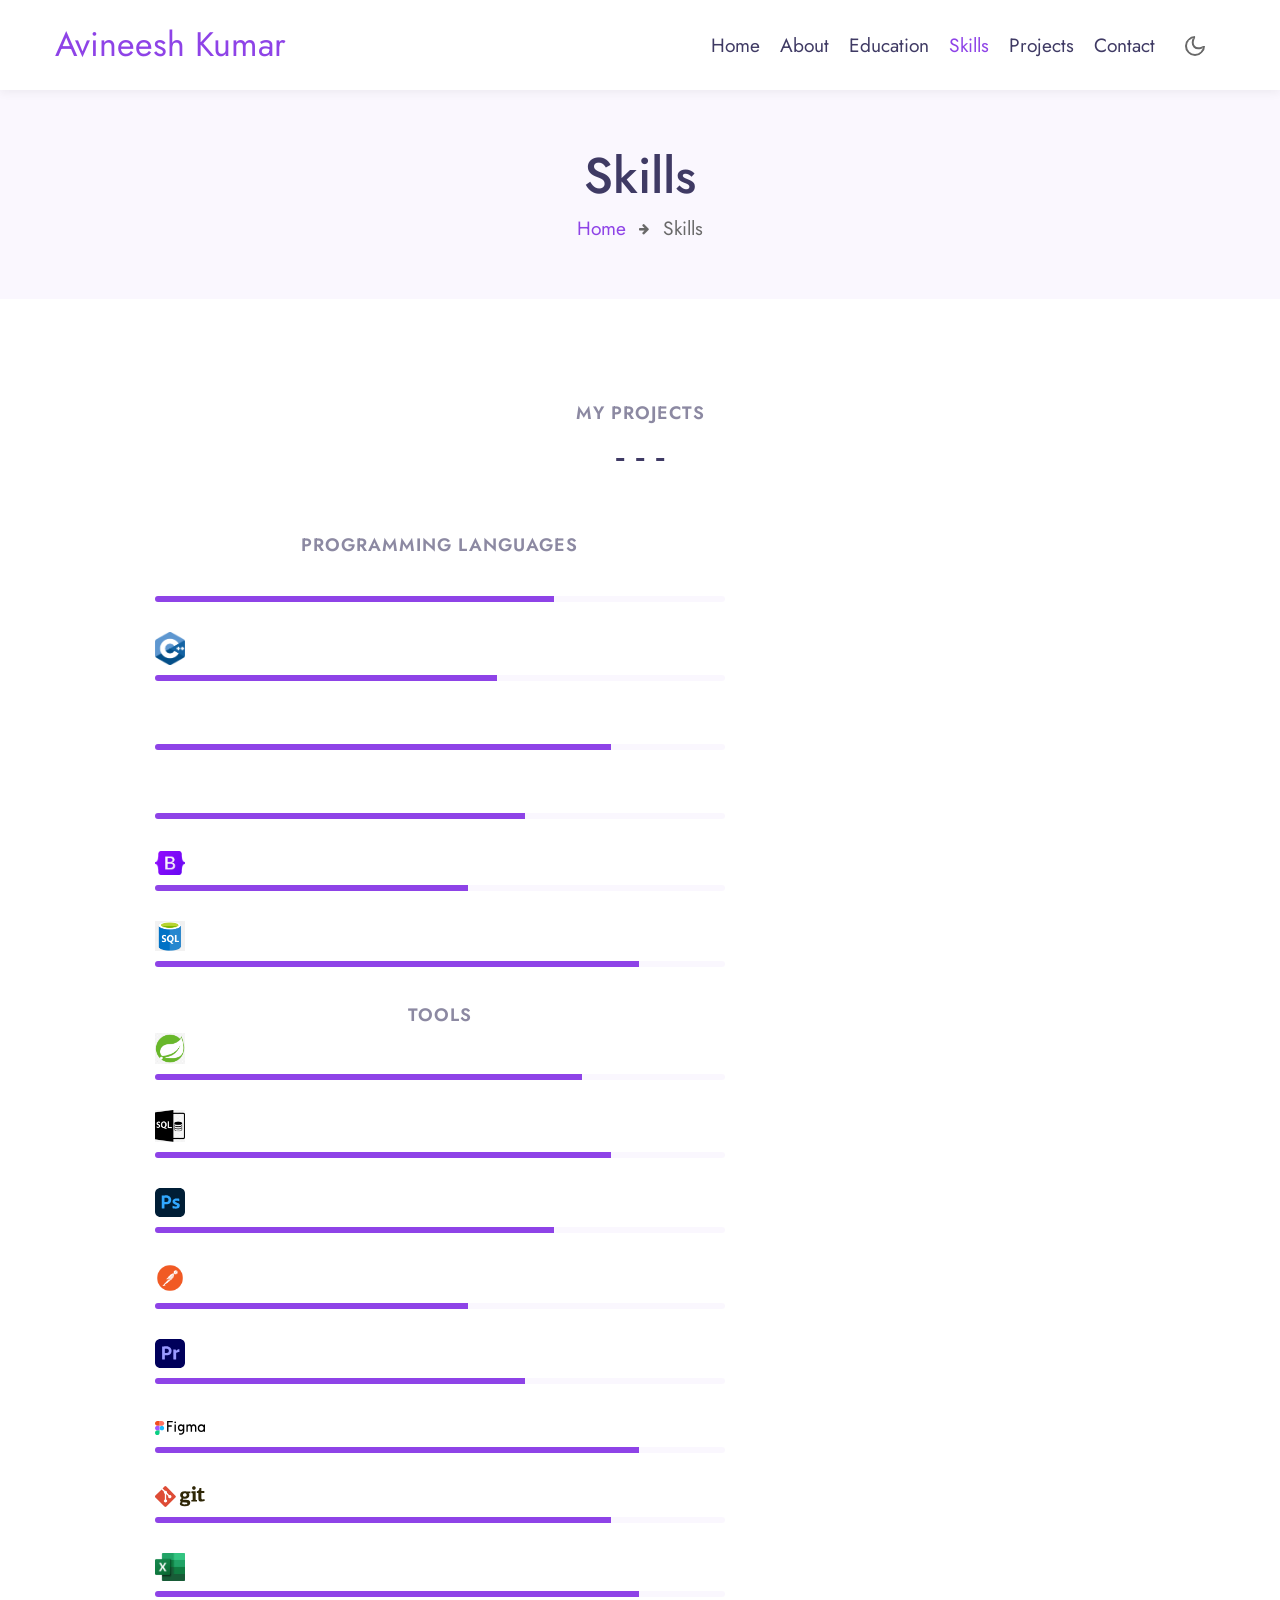
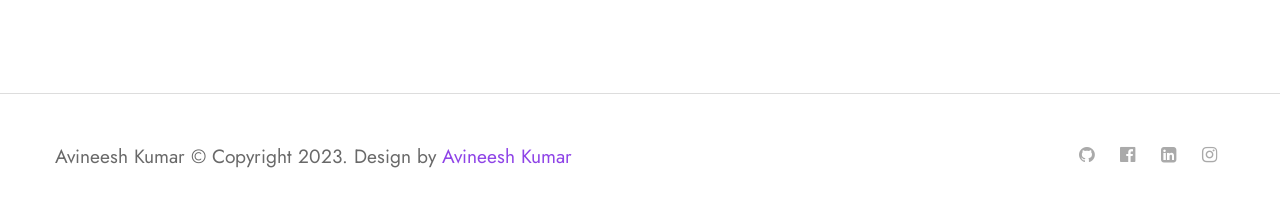
==== skills.html @ 2dd4278e "first commit" ====
<!DOCTYPE html>
<html lang="en">

<head>
  <meta charset="UTF-8">
  <meta http-equiv="X-UA-Compatible" content="IE=edge">
  <meta name="viewport" content="width=device-width, initial-scale=1.0">

  <title>Avineesh Kumar | Portfolio</title>
  <link href="//fonts.googleapis.com/css2?family=Jost:wght@300;400;600&display=swap" rel="stylesheet">
  <link rel="stylesheet" href="assets/css/style-starter.css">
</head>

<body>
<!-- header -->
<header id="site-header" class="fixed-top">
  <div class="container">
    <nav class="navbar navbar-expand-lg stroke">
      <a class="navbar-brand" href="index.html">Avineesh Kumar</a>
      <button class="navbar-toggler  collapsed bg-gradient" type="button" data-toggle="collapse"
        data-target="#navbarTogglerDemo02" aria-controls="navbarTogglerDemo02" aria-expanded="false"
        aria-label="Toggle navigation">
        <span class="navbar-toggler-icon fa icon-expand fa-bars"></span>
        <span class="navbar-toggler-icon fa icon-close fa-times"></span>
        </span>
      </button>

          <div class="collapse navbar-collapse" id="navbarTogglerDemo02">
              <ul class="navbar-nav ml-auto">
                  <li class="nav-item @@home__active">
                      <a class="nav-link" href="index.html">Home <span class="sr-only">(current)</span></a>
                  </li>
                  <li class="nav-item @@about__active">
                      <a class="nav-link" href="about.html">About</a>
                  </li>
                  <li class="nav-item @@about__active">
                    <a class="nav-link" href="education.html">Education</a>
                  </li>
                  <li class="nav-item active">
                    <a class="nav-link" href="skills.html">Skills</a>
                  </li>
                  <li class="nav-item @@about__active">
                    <a class="nav-link" href="projects.html">Projects</a>
                  </li>
                  <li class="nav-item @@contact__active">
                      <a class="nav-link" href="contact.html">Contact</a>
                  </li>
              </ul>
          </div>
          <!-- toggle switch for light and dark theme -->
          <div class="mobile-position">
              <nav class="navigation">
                  <div class="theme-switch-wrapper">
                      <label class="theme-switch" for="checkbox">
                          <input type="checkbox" id="checkbox">
                          <div class="mode-container">
                              <i class="gg-sun"></i>
                              <i class="gg-moon"></i>
                          </div>
                      </label>
                  </div>
              </nav>
          </div>
          <!-- //toggle switch for light and dark theme -->
      </nav>
  </div>
</header>
<!-- //header -->

<!-- about breadcrumb -->
<section class="w3l-about-breadcrumb text-center">
    <div class="breadcrumb-bg breadcrumb-bg-about py-sm-5 py-4">
        <div class="container py-2">
            <h2 class="title">Skills</h2>
            <ul class="breadcrumbs-custom-path mt-2">
                <li><a href="#url">Home</a></li>
                <li class="active"><span class="fa fa-arrow-right mx-2" aria-hidden="true"></span> Skills </li>
            </ul>
        </div>
    </div>
</section>
<!-- //about breadcrumb -->

<!-- about page third section -->
<section class="w3l-content-6 py-5">
    <div class="content-6-mian py-lg-5 py-md-4">
        <div class="container">
            <h5 class="title-small text-center">My projects</h5>
            <h3 class="title-big text-center mb-sm-5 mb-4">- - -</h3>
            <div class="content-info-in row">
                
                
                <div class="content-gd col-lg-6 offset-lg-1">
                    <h5 class="title-small text-center">Programming languages</h5>
                    <div class="progress-info ">
                      <h6 class="progress-tittle"><img src="assets/images/c.png " width="30px" alt=""></h6>
                      <div class="progress">
                          <div class="progress-bar progress-bar-striped" role="progressbar" style="width: 70%"
                              aria-valuenow="80" aria-valuemin="0" aria-valuemax="100">
                          </div>
                      </div>
                  </div>
                    <div class="progress-info ">
                        <h6 class="progress-tittle"><img src="assets/images/c-plus-plus.png " width="30px" alt=""></h6>
                        <div class="progress">
                            <div class="progress-bar progress-bar-striped" role="progressbar" style="width: 60%"
                                aria-valuenow="80" aria-valuemin="0" aria-valuemax="100">
                            </div>
                        </div>
                    </div>
                    <div class="progress-info">
                        <h6 class="progress-tittle"><img src="assets/images/Java.png " width="30px" alt=""></h6>
                        <div class="progress">
                            <div class="progress-bar progress-bar-striped" role="progressbar" style="width: 80%"
                                aria-valuenow="95" aria-valuemin="0" aria-valuemax="100">
                            </div>
                        </div>
                    </div>
                    <div class="progress-info">
                        <h6 class="progress-tittle"><img src="assets/images/CSS3.png " width="30px" alt=""></h6>
                        <div class="progress">
                            <div class="progress-bar progress-bar-striped" role="progressbar" style="width: 65%"
                                aria-valuenow="55" aria-valuemin="0" aria-valuemax="100">
                            </div>
                        </div>
                    </div>
                    <div class="progress-info">
                        <h6 class="progress-tittle"><img src="assets/images/Bootstrap.png " width="30px" alt=""></h6>
                      <div class="progress">
                          <div class="progress-bar progress-bar-striped" role="progressbar" style="width: 55%"
                              aria-valuenow="55" aria-valuemin="0" aria-valuemax="100">
                          </div>
                      </div>
                  </div>
                  <div class="progress-info ">
                    <h6 class="progress-tittle"><img src="assets/images/sql.png " width="30px" alt=""></h6>
                    <div class="progress">
                        <div class="progress-bar progress-bar-striped" role="progressbar" style="width: 85%"
                            aria-valuenow="80" aria-valuemin="0" aria-valuemax="100">
                        </div>
                    </div>
                </div>
                  <h5 class="title-small text-center">Tools</h5>
                  <div class="progress-info">
                    <h6 class="progress-tittle"><img src="assets/images/spring-tool-suite-icon.png " width="30px" alt=""></h6>
                    <div class="progress">
                        <div class="progress-bar progress-bar-striped" role="progressbar" style="width: 75%"
                            aria-valuenow="55" aria-valuemin="0" aria-valuemax="100">
                        </div>
                    </div>
                </div>
                <div class="progress-info">
                    <h6 class="progress-tittle"><img src="assets/images/sql-server-logos.jpg " width="30px" alt=""></h6>
                    <div class="progress">
                        <div class="progress-bar progress-bar-striped" role="progressbar" style="width: 80%"
                            aria-valuenow="55" aria-valuemin="0" aria-valuemax="100">
                        </div>
                    </div>
                </div>
                <div class="progress-info">
                    <h6 class="progress-tittle"><img src="assets/images/adobe-photoshop.svg" width="30px" alt=""></h6>
                    <div class="progress">
                        <div class="progress-bar progress-bar-striped" role="progressbar" style="width: 70%"
                            aria-valuenow="55" aria-valuemin="0" aria-valuemax="100">
                        </div>
                    </div>
                </div>
                <div class="progress-info">
                    <h6 class="progress-tittle"><img src="assets/images/postman.png" width="30px" alt=""></h6>
                    <div class="progress">
                        <div class="progress-bar progress-bar-striped" role="progressbar" style="width: 55%"
                            aria-valuenow="55" aria-valuemin="0" aria-valuemax="100">
                        </div>
                    </div>
                </div>
                <div class="progress-info">
                    <h6 class="progress-tittle"><img src="assets/images/premiere-pro.svg" width="30px" alt=""></h6>
                    <div class="progress">
                        <div class="progress-bar progress-bar-striped" role="progressbar" style="width: 65%"
                            aria-valuenow="55" aria-valuemin="0" aria-valuemax="100">
                        </div>
                    </div>
                </div>
                <div class="progress-info">
                    <h6 class="progress-tittle"><img src="assets/images/figma.svg" width="50px" alt=""></h6>
                    <div class="progress">
                        <div class="progress-bar progress-bar-striped" role="progressbar" style="width: 85%"
                            aria-valuenow="55" aria-valuemin="0" aria-valuemax="100">
                        </div>
                    </div>
                </div>
                <div class="progress-info">
                    <h6 class="progress-tittle"><img src="assets/images/git.svg" width="50px" alt=""></h6>
                    <div class="progress">
                        <div class="progress-bar progress-bar-striped" role="progressbar" style="width: 80%"
                            aria-valuenow="55" aria-valuemin="0" aria-valuemax="100">
                        </div>
                    </div>
                </div>
                    <div class="progress-info mb-0">
                        <h6 class="progress-tittle"><img src="assets/images/excel-logo-1.png" width="30px" alt=""></h6>
                        <div class="progress">
                            <div class="progress-bar progress-bar-striped" role="progressbar" style="width: 85%"
                                aria-valuenow="80" aria-valuemin="0" aria-valuemax="100">
                            </div>
                        </div>
                    </div>
                </div>
            </div>
        </div>
    </div>
</section>
<!-- about page third section -->

<!-- Footer -->
<section class="w3l-footer py-sm-5 py-4">
  <div class="container">
    <div class="footer-content">
      <div class="row">
        <div class="col-lg-8 footer-left">
          <p class="m-0">Avineesh Kumar © Copyright 2023. Design by <a href="index.html">Avineesh Kumar</a></p>
        </div>
        <div class="col-lg-4 footer-right text-lg-right text-center mt-lg-0 mt-3">
          <ul class="social m-0 p-0">
            <li><a href="https://github.com/Avineeshkumar"><span class="fa fa-github"></span></a></li>
            <li><a href="https://www.facebook.com/avaneeshkumar.ktk?mibextid=ZbWKwL"><span class="fa fa-facebook-official"></span></a></li>
            <li><a href="https://www.linkedin.com/in/avaneesh-kumar-ktk-7a0349208"><span class="fa fa-linkedin-square"></span></a></li>
            <li><a href="https://instagram.com/_crazy_skull?igshid=NGExMmI2YTkyZg=="><span class="fa fa-instagram"></span></a></li>
          </ul>
        </div>
      </div>
    </div>
  </div>

  <!-- move top -->
  <button onclick="topFunction()" id="movetop" title="Go to top">
    <span class="fa fa-angle-up"></span>
  </button>
  <script>
    // When the user scrolls down 20px from the top of the document, show the button
    window.onscroll = function () {
      scrollFunction()
    };

    function scrollFunction() {
      if (document.body.scrollTop > 20 || document.documentElement.scrollTop > 20) {
        document.getElementById("movetop").style.display = "block";
      } else {
        document.getElementById("movetop").style.display = "none";
      }
    }

    // When the user clicks on the button, scroll to the top of the document
    function topFunction() {
      document.body.scrollTop = 0;
      document.documentElement.scrollTop = 0;
    }
  </script>
  <!-- /move top -->
</section>
<!-- //Footer -->

<!-- all js scripts and files here -->

<script src="assets/js/theme-change.js"></script><!-- theme switch js (light and dark)-->

<script src="assets/js/jquery-3.3.1.min.js"></script><!-- default jQuery -->

<!-- /typig-text-->
<script>
  const typedTextSpan = document.querySelector(".typed-text");
  const cursorSpan = document.querySelector(".cursor");

  const textArray = ["Web developer"];
  const typingDelay = 200;
  const erasingDelay = 10;
  const newTextDelay = 100; // Delay between current and next text
  let textArrayIndex = 0;
  let charIndex = 0;

  function type() {
    if (charIndex < textArray[textArrayIndex].length) {
      if (!cursorSpan.classList.contains("typing")) cursorSpan.classList.add("typing");
      typedTextSpan.textContent += textArray[textArrayIndex].charAt(charIndex);
      charIndex++;
      setTimeout(type, typingDelay);
    } else {
      cursorSpan.classList.remove("typing");
      setTimeout(erase, newTextDelay);
    }
  }

  function erase() {
    if (charIndex > 0) {
      // add class 'typing' if there's none
      if (!cursorSpan.classList.contains("typing")) {
        cursorSpan.classList.add("typing");
      }
      typedTextSpan.textContent = textArray[textArrayIndex].substring(0, 0);
      charIndex--;
      setTimeout(erase, erasingDelay);
    } else {
      cursorSpan.classList.remove("typing");
      textArrayIndex++;
      if (textArrayIndex >= textArray.length) textArrayIndex = 0;
      setTimeout(type, typingDelay);
    }
  }

  document.addEventListener("DOMContentLoaded", function () { // On DOM Load initiate the effect
    if (textArray.length) setTimeout(type, newTextDelay + 250);
  });
</script>
<!-- //typig-text-->

<!-- services owlcarousel -->
<script src="assets/js/owl.carousel.js"></script>

<!-- script for services -->
<script>
  $(document).ready(function () {
    $('.owl-two').owlCarousel({
      loop: true,
      margin: 30,
      nav: false,
      responsiveClass: true,
      autoplay: false,
      autoplayTimeout: 5000,
      autoplaySpeed: 1000,
      autoplayHoverPause: false,
      responsive: {
        0: {
          items: 1,
          nav: false
        },
        480: {
          items: 1,
          nav: false
        },
        700: {
          items: 1,
          nav: false
        },
        1090: {
          items: 3,
          nav: false
        }
      }
    })
  })
</script>
<!-- //script for services -->

<!-- script for tesimonials carousel slider -->
<script>
  $(document).ready(function () {
    $("#owl-demo1").owlCarousel({
      loop: true,
      margin: 20,
      nav: false,
      responsiveClass: true,
      responsive: {
        0: {
          items: 1,
          nav: false
        },
        736: {
          items: 1,
          nav: false
        },
        1000: {
          items: 2,
          nav: false,
          loop: false
        }
      }
    })
  })
</script>
<!-- //script for tesimonials carousel slider -->

<!-- video popup -->
<script src="assets/js/jquery.magnific-popup.min.js"></script>
<script>
  $(document).ready(function () {
    $('.popup-with-zoom-anim').magnificPopup({
      type: 'inline',

      fixedContentPos: false,
      fixedBgPos: true,

      overflowY: 'auto',

      closeBtnInside: true,
      preloader: false,

      midClick: true,
      removalDelay: 300,
      mainClass: 'my-mfp-zoom-in'
    });

    $('.popup-with-move-anim').magnificPopup({
      type: 'inline',

      fixedContentPos: false,
      fixedBgPos: true,

      overflowY: 'auto',

      closeBtnInside: true,
      preloader: false,

      midClick: true,
      removalDelay: 300,
      mainClass: 'my-mfp-slide-bottom'
    });
  });
</script>
<!-- //video popup -->

<!-- stats number counter-->
<script src="assets/js/jquery.waypoints.min.js"></script>
<script src="assets/js/jquery.countup.js"></script>
<script>
  $('.counter').countUp();
</script>
<!-- //stats number counter -->

<!-- disable body scroll which navbar is in active -->
<script>
  $(function () {
    $('.navbar-toggler').click(function () {
      $('body').toggleClass('noscroll');
    })
  });
</script>
<!-- disable body scroll which navbar is in active -->

<!--/MENU-JS-->
<script>
  $(window).on("scroll", function () {
    var scroll = $(window).scrollTop();

    if (scroll >= 80) {
      $("#site-header").addClass("nav-fixed");
    } else {
      $("#site-header").removeClass("nav-fixed");
    }
  });

  //Main navigation Active Class Add Remove
  $(".navbar-toggler").on("click", function () {
    $("header").toggleClass("active");
  });
  $(document).on("ready", function () {
    if ($(window).width() > 991) {
      $("header").removeClass("active");
    }
    $(window).on("resize", function () {
      if ($(window).width() > 991) {
        $("header").removeClass("active");
      }
    });
  });
</script>
<!--//MENU-JS-->

<!-- bootstrap js -->
<script src="assets/js/bootstrap.min.js"></script>

</body>

</html>
---- assets/css/style-starter.css ----
/* @charset "UTF-8"; */

:root {
  --blue: #007bff;
  --indigo: #6610f2;
  --purple: #6f42c1;
  --pink: #e83e8c;
  --red: #dc3545;
  --orange: #fd7e14;
  --yellow: #ffc107;
  --green: #28a745;
  --teal: #20c997;
  --cyan: #17a2b8;
  --white: #fff;
  --gray: #6c757d;
  --gray-dark: #343a40;
  --primary: #8e43e7;
  --secondary: #273c66;
  --success: #28a745;
  --info: #17a2b8;
  --warning: #ffc107;
  --danger: #dc3545;
  --light: #f8f9fa;
  --dark: #343a40;
  --breakpoint-xs: 0;
  --breakpoint-sm: 576px;
  --breakpoint-md: 768px;
  --breakpoint-lg: 992px;
  --breakpoint-xl: 1200px;
  --font-family-sans-serif: -apple-system, BlinkMacSystemFont, "Segoe UI", Roboto, "Helvetica Neue", Arial, "Noto Sans", sans-serif, "Apple Color Emoji", "Segoe UI Emoji", "Segoe UI Symbol", "Noto Color Emoji";
  --font-family-monospace: SFMono-Regular, Menlo, Monaco, Consolas, "Liberation Mono", "Courier New", monospace; }

*,
*::before,
*::after {
  box-sizing: border-box; }

html {
  font-family: sans-serif;
  line-height: 1.15;
  -webkit-text-size-adjust: 100%;
  -webkit-tap-highlight-color: rgba(0, 0, 0, 0); }

article, aside, figcaption, figure, footer, header, hgroup, main, nav, section {
  display: block; }

body {
  margin: 0;
  font-family: -apple-system, BlinkMacSystemFont, "Segoe UI", Roboto, "Helvetica Neue", Arial, "Noto Sans", sans-serif, "Apple Color Emoji", "Segoe UI Emoji", "Segoe UI Symbol", "Noto Color Emoji";
  font-size: 1rem;
  font-weight: 400;
  line-height: 1.5;
  color: #212529;
  text-align: left;
  background-color: #fff; }

[tabindex="-1"]:focus:not(:focus-visible) {
  outline: 0 !important; }

hr {
  box-sizing: content-box;
  height: 0;
  overflow: visible; }

h1, h2, h3, h4, h5, h6 {
  margin-top: 0;
  margin-bottom: 0.5rem; }

p {
  margin-top: 0;
  margin-bottom: 1rem; }

abbr[title],
abbr[data-original-title] {
  text-decoration: underline;
  -webkit-text-decoration: underline dotted;
          text-decoration: underline dotted;
  cursor: help;
  border-bottom: 0;
  -webkit-text-decoration-skip-ink: none;
          text-decoration-skip-ink: none; }

address {
  margin-bottom: 1rem;
  font-style: normal;
  line-height: inherit; }

ol,
ul,
dl {
  margin-top: 0;
  margin-bottom: 1rem; }

ol ol,
ul ul,
ol ul,
ul ol {
  margin-bottom: 0; }

dt {
  font-weight: 700; }

dd {
  margin-bottom: .5rem;
  margin-left: 0; }

blockquote {
  margin: 0 0 1rem; }

b,
strong {
  font-weight: bolder; }

small {
  font-size: 80%; }

sub,
sup {
  position: relative;
  font-size: 75%;
  line-height: 0;
  vertical-align: baseline; }

sub {
  bottom: -.25em; }

sup {
  top: -.5em; }

a {
  color: #8e43e7;
  text-decoration: none;
  background-color: transparent; }
  a:hover {
    color: #6719c4;
    text-decoration: underline; }

a:not([href]) {
  color: inherit;
  text-decoration: none; }
  a:not([href]):hover {
    color: inherit;
    text-decoration: none; }

pre,
code,
kbd,
samp {
  font-family: SFMono-Regular, Menlo, Monaco, Consolas, "Liberation Mono", "Courier New", monospace;
  font-size: 1em; }

pre {
  margin-top: 0;
  margin-bottom: 1rem;
  overflow: auto; }

figure {
  margin: 0 0 1rem; }

img {
  vertical-align: middle;
  border-style: none; }

svg {
  overflow: hidden;
  vertical-align: middle; }

table {
  border-collapse: collapse; }

caption {
  padding-top: 0.75rem;
  padding-bottom: 0.75rem;
  color: #6c757d;
  text-align: left;
  caption-side: bottom; }

th {
  text-align: inherit; }

label {
  display: inline-block;
  margin-bottom: 0.5rem; }

button {
  border-radius: 0; }

button:focus {
  outline: 1px dotted;
  outline: 5px auto -webkit-focus-ring-color; }

input,
button,
select,
optgroup,
textarea {
  margin: 0;
  font-family: inherit;
  font-size: inherit;
  line-height: inherit; }

button,
input {
  overflow: visible; }

button,
select {
  text-transform: none; }

select {
  word-wrap: normal; }

button,
[type="button"],
[type="reset"],
[type="submit"] {
  -webkit-appearance: button; }

button:not(:disabled),
[type="button"]:not(:disabled),
[type="reset"]:not(:disabled),
[type="submit"]:not(:disabled) {
  cursor: pointer; }

button::-moz-focus-inner,
[type="button"]::-moz-focus-inner,
[type="reset"]::-moz-focus-inner,
[type="submit"]::-moz-focus-inner {
  padding: 0;
  border-style: none; }

input[type="radio"],
input[type="checkbox"] {
  box-sizing: border-box;
  padding: 0; }

input[type="date"],
input[type="time"],
input[type="datetime-local"],
input[type="month"] {
  -webkit-appearance: listbox; }

textarea {
  overflow: auto;
  resize: vertical; }

fieldset {
  min-width: 0;
  padding: 0;
  margin: 0;
  border: 0; }

legend {
  display: block;
  width: 100%;
  max-width: 100%;
  padding: 0;
  margin-bottom: .5rem;
  font-size: 1.5rem;
  line-height: inherit;
  color: inherit;
  white-space: normal; }
  @media (max-width: 1200px) {
    legend {
      font-size: calc(1.275rem + 0.3vw) ; } }

progress {
  vertical-align: baseline; }

[type="number"]::-webkit-inner-spin-button,
[type="number"]::-webkit-outer-spin-button {
  height: auto; }

[type="search"] {
  outline-offset: -2px;
  -webkit-appearance: none; }

[type="search"]::-webkit-search-decoration {
  -webkit-appearance: none; }

::-webkit-file-upload-button {
  font: inherit;
  -webkit-appearance: button; }

output {
  display: inline-block; }

summary {
  display: list-item;
  cursor: pointer; }

template {
  display: none; }

[hidden] {
  display: none !important; }

h1, h2, h3, h4, h5, h6,
.h1, .h2, .h3, .h4, .h5, .h6 {
  margin-bottom: 0.5rem;
  font-weight: 500;
  line-height: 1.2; }

h1, .h1 {
  font-size: 2.5rem; }
  @media (max-width: 1200px) {
    h1, .h1 {
      font-size: calc(1.375rem + 1.5vw) ; } }

h2, .h2 {
  font-size: 2rem; }
  @media (max-width: 1200px) {
    h2, .h2 {
      font-size: calc(1.325rem + 0.9vw) ; } }

h3, .h3 {
  font-size: 1.75rem; }
  @media (max-width: 1200px) {
    h3, .h3 {
      font-size: calc(1.3rem + 0.6vw) ; } }

h4, .h4 {
  font-size: 1.5rem; }
  @media (max-width: 1200px) {
    h4, .h4 {
      font-size: calc(1.275rem + 0.3vw) ; } }

h5, .h5 {
  font-size: 1.25rem; }

h6, .h6 {
  font-size: 1rem; }

.lead {
  font-size: 1.25rem;
  font-weight: 300; }

.display-1 {
  font-size: 6rem;
  font-weight: 300;
  line-height: 1.2; }
  @media (max-width: 1200px) {
    .display-1 {
      font-size: calc(1.725rem + 5.7vw) ; } }

.display-2 {
  font-size: 5.5rem;
  font-weight: 300;
  line-height: 1.2; }
  @media (max-width: 1200px) {
    .display-2 {
      font-size: calc(1.675rem + 5.1vw) ; } }

.display-3 {
  font-size: 4.5rem;
  font-weight: 300;
  line-height: 1.2; }
  @media (max-width: 1200px) {
    .display-3 {
      font-size: calc(1.575rem + 3.9vw) ; } }

.display-4 {
  font-size: 3.5rem;
  font-weight: 300;
  line-height: 1.2; }
  @media (max-width: 1200px) {
    .display-4 {
      font-size: calc(1.475rem + 2.7vw) ; } }

hr {
  margin-top: 1rem;
  margin-bottom: 1rem;
  border: 0;
  border-top: 1px solid rgba(0, 0, 0, 0.1); }

small,
.small {
  font-size: 80%;
  font-weight: 400; }

mark,
.mark {
  padding: 0.2em;
  background-color: #fcf8e3; }

.list-unstyled {
  padding-left: 0;
  list-style: none; }

.list-inline {
  padding-left: 0;
  list-style: none; }

.list-inline-item {
  display: inline-block; }
  .list-inline-item:not(:last-child) {
    margin-right: 0.5rem; }

.initialism {
  font-size: 90%;
  text-transform: uppercase; }

.blockquote {
  margin-bottom: 1rem;
  font-size: 1.25rem; }

.blockquote-footer {
  display: block;
  font-size: 80%;
  color: #6c757d; }
  .blockquote-footer::before {
    content: "\2014\00A0"; }

.img-fluid {
  max-width: 100%;
  height: auto; }

.img-thumbnail {
  padding: 0.25rem;
  background-color: #fff;
  border: 1px solid #dee2e6;
  border-radius: 0.25rem;
  max-width: 100%;
  height: auto; }

.figure {
  display: inline-block; }

.figure-img {
  margin-bottom: 0.5rem;
  line-height: 1; }

.figure-caption {
  font-size: 90%;
  color: #6c757d; }

code {
  font-size: 87.5%;
  color: #e83e8c;
  word-wrap: break-word; }
  a > code {
    color: inherit; }

kbd {
  padding: 0.2rem 0.4rem;
  font-size: 87.5%;
  color: #fff;
  background-color: #212529;
  border-radius: 0.2rem; }
  kbd kbd {
    padding: 0;
    font-size: 100%;
    font-weight: 700; }

pre {
  display: block;
  font-size: 87.5%;
  color: #212529; }
  pre code {
    font-size: inherit;
    color: inherit;
    word-break: normal; }

.pre-scrollable {
  max-height: 340px;
  overflow-y: scroll; }

.container {
  width: 100%;
  padding-right: 15px;
  padding-left: 15px;
  margin-right: auto;
  margin-left: auto; }
  @media (min-width: 576px) {
    .container {
      max-width: 540px; } }
  @media (min-width: 768px) {
    .container {
      max-width: 720px; } }
  @media (min-width: 992px) {
    .container {
      max-width: 960px; } }
  @media (min-width: 1200px) {
    .container {
      max-width: 1140px; } }

.container-fluid, .container-sm, .container-md, .container-lg, .container-xl {
  width: 100%;
  padding-right: 15px;
  padding-left: 15px;
  margin-right: auto;
  margin-left: auto; }

@media (min-width: 576px) {
  .container, .container-sm {
    max-width: 540px; } }

@media (min-width: 768px) {
  .container, .container-sm, .container-md {
    max-width: 720px; } }

@media (min-width: 992px) {
  .container, .container-sm, .container-md, .container-lg {
    max-width: 960px; } }

@media (min-width: 1200px) {
  .container, .container-sm, .container-md, .container-lg, .container-xl {
    max-width: 1140px; } }

.row {
  display: flex;
  flex-wrap: wrap;
  margin-right: -15px;
  margin-left: -15px; }

.no-gutters {
  margin-right: 0;
  margin-left: 0; }
  .no-gutters > .col,
  .no-gutters > [class*="col-"] {
    padding-right: 0;
    padding-left: 0; }

.col-1, .col-2, .col-3, .col-4, .col-5, .col-6, .col-7, .col-8, .col-9, .col-10, .col-11, .col-12, .col,
.col-auto, .col-sm-1, .col-sm-2, .col-sm-3, .col-sm-4, .col-sm-5, .col-sm-6, .col-sm-7, .col-sm-8, .col-sm-9, .col-sm-10, .col-sm-11, .col-sm-12, .col-sm,
.col-sm-auto, .col-md-1, .col-md-2, .col-md-3, .col-md-4, .col-md-5, .col-md-6, .col-md-7, .col-md-8, .col-md-9, .col-md-10, .col-md-11, .col-md-12, .col-md,
.col-md-auto, .col-lg-1, .col-lg-2, .col-lg-3, .col-lg-4, .col-lg-5, .col-lg-6, .col-lg-7, .col-lg-8, .col-lg-9, .col-lg-10, .col-lg-11, .col-lg-12, .col-lg,
.col-lg-auto, .col-xl-1, .col-xl-2, .col-xl-3, .col-xl-4, .col-xl-5, .col-xl-6, .col-xl-7, .col-xl-8, .col-xl-9, .col-xl-10, .col-xl-11, .col-xl-12, .col-xl,
.col-xl-auto {
  position: relative;
  width: 100%;
  padding-right: 15px;
  padding-left: 15px; }

.col {
  flex-basis: 0;
  flex-grow: 1;
  max-width: 100%; }

.row-cols-1 > * {
  flex: 0 0 100%;
  max-width: 100%; }

.row-cols-2 > * {
  flex: 0 0 50%;
  max-width: 50%; }

.row-cols-3 > * {
  flex: 0 0 33.33333%;
  max-width: 33.33333%; }

.row-cols-4 > * {
  flex: 0 0 25%;
  max-width: 25%; }

.row-cols-5 > * {
  flex: 0 0 20%;
  max-width: 20%; }

.row-cols-6 > * {
  flex: 0 0 16.66667%;
  max-width: 16.66667%; }

.col-auto {
  flex: 0 0 auto;
  width: auto;
  max-width: 100%; }

.col-1 {
  flex: 0 0 8.33333%;
  max-width: 8.33333%; }

.col-2 {
  flex: 0 0 16.66667%;
  max-width: 16.66667%; }

.col-3 {
  flex: 0 0 25%;
  max-width: 25%; }

.col-4 {
  flex: 0 0 33.33333%;
  max-width: 33.33333%; }

.col-5 {
  flex: 0 0 41.66667%;
  max-width: 41.66667%; }

.col-6 {
  flex: 0 0 50%;
  max-width: 50%; }

.col-7 {
  flex: 0 0 58.33333%;
  max-width: 58.33333%; }

.col-8 {
  flex: 0 0 66.66667%;
  max-width: 66.66667%; }

.col-9 {
  flex: 0 0 75%;
  max-width: 75%; }

.col-10 {
  flex: 0 0 83.33333%;
  max-width: 83.33333%; }

.col-11 {
  flex: 0 0 91.66667%;
  max-width: 91.66667%; }

.col-12 {
  flex: 0 0 100%;
  max-width: 100%; }

.order-first {
  order: -1; }

.order-last {
  order: 13; }

.order-0 {
  order: 0; }

.order-1 {
  order: 1; }

.order-2 {
  order: 2; }

.order-3 {
  order: 3; }

.order-4 {
  order: 4; }

.order-5 {
  order: 5; }

.order-6 {
  order: 6; }

.order-7 {
  order: 7; }

.order-8 {
  order: 8; }

.order-9 {
  order: 9; }

.order-10 {
  order: 10; }

.order-11 {
  order: 11; }

.order-12 {
  order: 12; }

.offset-1 {
  margin-left: 8.33333%; }

.offset-2 {
  margin-left: 16.66667%; }

.offset-3 {
  margin-left: 25%; }

.offset-4 {
  margin-left: 33.33333%; }

.offset-5 {
  margin-left: 41.66667%; }

.offset-6 {
  margin-left: 50%; }

.offset-7 {
  margin-left: 58.33333%; }

.offset-8 {
  margin-left: 66.66667%; }

.offset-9 {
  margin-left: 75%; }

.offset-10 {
  margin-left: 83.33333%; }

.offset-11 {
  margin-left: 91.66667%; }

@media (min-width: 576px) {
  .col-sm {
    flex-basis: 0;
    flex-grow: 1;
    max-width: 100%; }
  .row-cols-sm-1 > * {
    flex: 0 0 100%;
    max-width: 100%; }
  .row-cols-sm-2 > * {
    flex: 0 0 50%;
    max-width: 50%; }
  .row-cols-sm-3 > * {
    flex: 0 0 33.33333%;
    max-width: 33.33333%; }
  .row-cols-sm-4 > * {
    flex: 0 0 25%;
    max-width: 25%; }
  .row-cols-sm-5 > * {
    flex: 0 0 20%;
    max-width: 20%; }
  .row-cols-sm-6 > * {
    flex: 0 0 16.66667%;
    max-width: 16.66667%; }
  .col-sm-auto {
    flex: 0 0 auto;
    width: auto;
    max-width: 100%; }
  .col-sm-1 {
    flex: 0 0 8.33333%;
    max-width: 8.33333%; }
  .col-sm-2 {
    flex: 0 0 16.66667%;
    max-width: 16.66667%; }
  .col-sm-3 {
    flex: 0 0 25%;
    max-width: 25%; }
  .col-sm-4 {
    flex: 0 0 33.33333%;
    max-width: 33.33333%; }
  .col-sm-5 {
    flex: 0 0 41.66667%;
    max-width: 41.66667%; }
  .col-sm-6 {
    flex: 0 0 50%;
    max-width: 50%; }
  .col-sm-7 {
    flex: 0 0 58.33333%;
    max-width: 58.33333%; }
  .col-sm-8 {
    flex: 0 0 66.66667%;
    max-width: 66.66667%; }
  .col-sm-9 {
    flex: 0 0 75%;
    max-width: 75%; }
  .col-sm-10 {
    flex: 0 0 83.33333%;
    max-width: 83.33333%; }
  .col-sm-11 {
    flex: 0 0 91.66667%;
    max-width: 91.66667%; }
  .col-sm-12 {
    flex: 0 0 100%;
    max-width: 100%; }
  .order-sm-first {
    order: -1; }
  .order-sm-last {
    order: 13; }
  .order-sm-0 {
    order: 0; }
  .order-sm-1 {
    order: 1; }
  .order-sm-2 {
    order: 2; }
  .order-sm-3 {
    order: 3; }
  .order-sm-4 {
    order: 4; }
  .order-sm-5 {
    order: 5; }
  .order-sm-6 {
    order: 6; }
  .order-sm-7 {
    order: 7; }
  .order-sm-8 {
    order: 8; }
  .order-sm-9 {
    order: 9; }
  .order-sm-10 {
    order: 10; }
  .order-sm-11 {
    order: 11; }
  .order-sm-12 {
    order: 12; }
  .offset-sm-0 {
    margin-left: 0; }
  .offset-sm-1 {
    margin-left: 8.33333%; }
  .offset-sm-2 {
    margin-left: 16.66667%; }
  .offset-sm-3 {
    margin-left: 25%; }
  .offset-sm-4 {
    margin-left: 33.33333%; }
  .offset-sm-5 {
    margin-left: 41.66667%; }
  .offset-sm-6 {
    margin-left: 50%; }
  .offset-sm-7 {
    margin-left: 58.33333%; }
  .offset-sm-8 {
    margin-left: 66.66667%; }
  .offset-sm-9 {
    margin-left: 75%; }
  .offset-sm-10 {
    margin-left: 83.33333%; }
  .offset-sm-11 {
    margin-left: 91.66667%; } }

@media (min-width: 768px) {
  .col-md {
    flex-basis: 0;
    flex-grow: 1;
    max-width: 100%; }
  .row-cols-md-1 > * {
    flex: 0 0 100%;
    max-width: 100%; }
  .row-cols-md-2 > * {
    flex: 0 0 50%;
    max-width: 50%; }
  .row-cols-md-3 > * {
    flex: 0 0 33.33333%;
    max-width: 33.33333%; }
  .row-cols-md-4 > * {
    flex: 0 0 25%;
    max-width: 25%; }
  .row-cols-md-5 > * {
    flex: 0 0 20%;
    max-width: 20%; }
  .row-cols-md-6 > * {
    flex: 0 0 16.66667%;
    max-width: 16.66667%; }
  .col-md-auto {
    flex: 0 0 auto;
    width: auto;
    max-width: 100%; }
  .col-md-1 {
    flex: 0 0 8.33333%;
    max-width: 8.33333%; }
  .col-md-2 {
    flex: 0 0 16.66667%;
    max-width: 16.66667%; }
  .col-md-3 {
    flex: 0 0 25%;
    max-width: 25%; }
  .col-md-4 {
    flex: 0 0 33.33333%;
    max-width: 33.33333%; }
  .col-md-5 {
    flex: 0 0 41.66667%;
    max-width: 41.66667%; }
  .col-md-6 {
    flex: 0 0 50%;
    max-width: 50%; }
  .col-md-7 {
    flex: 0 0 58.33333%;
    max-width: 58.33333%; }
  .col-md-8 {
    flex: 0 0 66.66667%;
    max-width: 66.66667%; }
  .col-md-9 {
    flex: 0 0 75%;
    max-width: 75%; }
  .col-md-10 {
    flex: 0 0 83.33333%;
    max-width: 83.33333%; }
  .col-md-11 {
    flex: 0 0 91.66667%;
    max-width: 91.66667%; }
  .col-md-12 {
    flex: 0 0 100%;
    max-width: 100%; }
  .order-md-first {
    order: -1; }
  .order-md-last {
    order: 13; }
  .order-md-0 {
    order: 0; }
  .order-md-1 {
    order: 1; }
  .order-md-2 {
    order: 2; }
  .order-md-3 {
    order: 3; }
  .order-md-4 {
    order: 4; }
  .order-md-5 {
    order: 5; }
  .order-md-6 {
    order: 6; }
  .order-md-7 {
    order: 7; }
  .order-md-8 {
    order: 8; }
  .order-md-9 {
    order: 9; }
  .order-md-10 {
    order: 10; }
  .order-md-11 {
    order: 11; }
  .order-md-12 {
    order: 12; }
  .offset-md-0 {
    margin-left: 0; }
  .offset-md-1 {
    margin-left: 8.33333%; }
  .offset-md-2 {
    margin-left: 16.66667%; }
  .offset-md-3 {
    margin-left: 25%; }
  .offset-md-4 {
    margin-left: 33.33333%; }
  .offset-md-5 {
    margin-left: 41.66667%; }
  .offset-md-6 {
    margin-left: 50%; }
  .offset-md-7 {
    margin-left: 58.33333%; }
  .offset-md-8 {
    margin-left: 66.66667%; }
  .offset-md-9 {
    margin-left: 75%; }
  .offset-md-10 {
    margin-left: 83.33333%; }
  .offset-md-11 {
    margin-left: 91.66667%; } }

@media (min-width: 992px) {
  .col-lg {
    flex-basis: 0;
    flex-grow: 1;
    max-width: 100%; }
  .row-cols-lg-1 > * {
    flex: 0 0 100%;
    max-width: 100%; }
  .row-cols-lg-2 > * {
    flex: 0 0 50%;
    max-width: 50%; }
  .row-cols-lg-3 > * {
    flex: 0 0 33.33333%;
    max-width: 33.33333%; }
  .row-cols-lg-4 > * {
    flex: 0 0 25%;
    max-width: 25%; }
  .row-cols-lg-5 > * {
    flex: 0 0 20%;
    max-width: 20%; }
  .row-cols-lg-6 > * {
    flex: 0 0 16.66667%;
    max-width: 16.66667%; }
  .col-lg-auto {
    flex: 0 0 auto;
    width: auto;
    max-width: 100%; }
  .col-lg-1 {
    flex: 0 0 8.33333%;
    max-width: 8.33333%; }
  .col-lg-2 {
    flex: 0 0 16.66667%;
    max-width: 16.66667%; }
  .col-lg-3 {
    flex: 0 0 25%;
    max-width: 25%; }
  .col-lg-4 {
    flex: 0 0 33.33333%;
    max-width: 33.33333%; }
  .col-lg-5 {
    flex: 0 0 41.66667%;
    max-width: 41.66667%; }
  .col-lg-6 {
    flex: 0 0 50%;
    max-width: 50%; }
  .col-lg-7 {
    flex: 0 0 58.33333%;
    max-width: 58.33333%; }
  .col-lg-8 {
    flex: 0 0 66.66667%;
    max-width: 66.66667%; }
  .col-lg-9 {
    flex: 0 0 75%;
    max-width: 75%; }
  .col-lg-10 {
    flex: 0 0 83.33333%;
    max-width: 83.33333%; }
  .col-lg-11 {
    flex: 0 0 91.66667%;
    max-width: 91.66667%; }
  .col-lg-12 {
    flex: 0 0 100%;
    max-width: 100%; }
  .order-lg-first {
    order: -1; }
  .order-lg-last {
    order: 13; }
  .order-lg-0 {
    order: 0; }
  .order-lg-1 {
    order: 1; }
  .order-lg-2 {
    order: 2; }
  .order-lg-3 {
    order: 3; }
  .order-lg-4 {
    order: 4; }
  .order-lg-5 {
    order: 5; }
  .order-lg-6 {
    order: 6; }
  .order-lg-7 {
    order: 7; }
  .order-lg-8 {
    order: 8; }
  .order-lg-9 {
    order: 9; }
  .order-lg-10 {
    order: 10; }
  .order-lg-11 {
    order: 11; }
  .order-lg-12 {
    order: 12; }
  .offset-lg-0 {
    margin-left: 0; }
  .offset-lg-1 {
    margin-left: 8.33333%; }
  .offset-lg-2 {
    margin-left: 16.66667%; }
  .offset-lg-3 {
    margin-left: 25%; }
  .offset-lg-4 {
    margin-left: 33.33333%; }
  .offset-lg-5 {
    margin-left: 41.66667%; }
  .offset-lg-6 {
    margin-left: 50%; }
  .offset-lg-7 {
    margin-left: 58.33333%; }
  .offset-lg-8 {
    margin-left: 66.66667%; }
  .offset-lg-9 {
    margin-left: 75%; }
  .offset-lg-10 {
    margin-left: 83.33333%; }
  .offset-lg-11 {
    margin-left: 91.66667%; } }

@media (min-width: 1200px) {
  .col-xl {
    flex-basis: 0;
    flex-grow: 1;
    max-width: 100%; }
  .row-cols-xl-1 > * {
    flex: 0 0 100%;
    max-width: 100%; }
  .row-cols-xl-2 > * {
    flex: 0 0 50%;
    max-width: 50%; }
  .row-cols-xl-3 > * {
    flex: 0 0 33.33333%;
    max-width: 33.33333%; }
  .row-cols-xl-4 > * {
    flex: 0 0 25%;
    max-width: 25%; }
  .row-cols-xl-5 > * {
    flex: 0 0 20%;
    max-width: 20%; }
  .row-cols-xl-6 > * {
    flex: 0 0 16.66667%;
    max-width: 16.66667%; }
  .col-xl-auto {
    flex: 0 0 auto;
    width: auto;
    max-width: 100%; }
  .col-xl-1 {
    flex: 0 0 8.33333%;
    max-width: 8.33333%; }
  .col-xl-2 {
    flex: 0 0 16.66667%;
    max-width: 16.66667%; }
  .col-xl-3 {
    flex: 0 0 25%;
    max-width: 25%; }
  .col-xl-4 {
    flex: 0 0 33.33333%;
    max-width: 33.33333%; }
  .col-xl-5 {
    flex: 0 0 41.66667%;
    max-width: 41.66667%; }
  .col-xl-6 {
    flex: 0 0 50%;
    max-width: 50%; }
  .col-xl-7 {
    flex: 0 0 58.33333%;
    max-width: 58.33333%; }
  .col-xl-8 {
    flex: 0 0 66.66667%;
    max-width: 66.66667%; }
  .col-xl-9 {
    flex: 0 0 75%;
    max-width: 75%; }
  .col-xl-10 {
    flex: 0 0 83.33333%;
    max-width: 83.33333%; }
  .col-xl-11 {
    flex: 0 0 91.66667%;
    max-width: 91.66667%; }
  .col-xl-12 {
    flex: 0 0 100%;
    max-width: 100%; }
  .order-xl-first {
    order: -1; }
  .order-xl-last {
    order: 13; }
  .order-xl-0 {
    order: 0; }
  .order-xl-1 {
    order: 1; }
  .order-xl-2 {
    order: 2; }
  .order-xl-3 {
    order: 3; }
  .order-xl-4 {
    order: 4; }
  .order-xl-5 {
    order: 5; }
  .order-xl-6 {
    order: 6; }
  .order-xl-7 {
    order: 7; }
  .order-xl-8 {
    order: 8; }
  .order-xl-9 {
    order: 9; }
  .order-xl-10 {
    order: 10; }
  .order-xl-11 {
    order: 11; }
  .order-xl-12 {
    order: 12; }
  .offset-xl-0 {
    margin-left: 0; }
  .offset-xl-1 {
    margin-left: 8.33333%; }
  .offset-xl-2 {
    margin-left: 16.66667%; }
  .offset-xl-3 {
    margin-left: 25%; }
  .offset-xl-4 {
    margin-left: 33.33333%; }
  .offset-xl-5 {
    margin-left: 41.66667%; }
  .offset-xl-6 {
    margin-left: 50%; }
  .offset-xl-7 {
    margin-left: 58.33333%; }
  .offset-xl-8 {
    margin-left: 66.66667%; }
  .offset-xl-9 {
    margin-left: 75%; }
  .offset-xl-10 {
    margin-left: 83.33333%; }
  .offset-xl-11 {
    margin-left: 91.66667%; } }

.table {
  width: 100%;
  margin-bottom: 1rem;
  color: #212529; }
  .table th,
  .table td {
    padding: 0.75rem;
    vertical-align: top;
    border-top: 1px solid #dee2e6; }
  .table thead th {
    vertical-align: bottom;
    border-bottom: 2px solid #dee2e6; }
  .table tbody + tbody {
    border-top: 2px solid #dee2e6; }

.table-sm th,
.table-sm td {
  padding: 0.3rem; }

.table-bordered {
  border: 1px solid #dee2e6; }
  .table-bordered th,
  .table-bordered td {
    border: 1px solid #dee2e6; }
  .table-bordered thead th,
  .table-bordered thead td {
    border-bottom-width: 2px; }

.table-borderless th,
.table-borderless td,
.table-borderless thead th,
.table-borderless tbody + tbody {
  border: 0; }

.table-striped tbody tr:nth-of-type(odd) {
  background-color: rgba(0, 0, 0, 0.05); }

.table-hover tbody tr:hover {
  color: #212529;
  background-color: rgba(0, 0, 0, 0.075); }

.table-primary,
.table-primary > th,
.table-primary > td {
  background-color: #dfcaf8; }

.table-primary th,
.table-primary td,
.table-primary thead th,
.table-primary tbody + tbody {
  border-color: #c49df3; }

.table-hover .table-primary:hover {
  background-color: #d1b3f5; }
  .table-hover .table-primary:hover > td,
  .table-hover .table-primary:hover > th {
    background-color: #d1b3f5; }

.table-secondary,
.table-secondary > th,
.table-secondary > td {
  background-color: #c3c8d4; }

.table-secondary th,
.table-secondary td,
.table-secondary thead th,
.table-secondary tbody + tbody {
  border-color: #8f9aaf; }

.table-hover .table-secondary:hover {
  background-color: #b4bac9; }
  .table-hover .table-secondary:hover > td,
  .table-hover .table-secondary:hover > th {
    background-color: #b4bac9; }

.table-success,
.table-success > th,
.table-success > td {
  background-color: #c3e6cb; }

.table-success th,
.table-success td,
.table-success thead th,
.table-success tbody + tbody {
  border-color: #8fd19e; }

.table-hover .table-success:hover {
  background-color: #b1dfbb; }
  .table-hover .table-success:hover > td,
  .table-hover .table-success:hover > th {
    background-color: #b1dfbb; }

.table-info,
.table-info > th,
.table-info > td {
  background-color: #bee5eb; }

.table-info th,
.table-info td,
.table-info thead th,
.table-info tbody + tbody {
  border-color: #86cfda; }

.table-hover .table-info:hover {
  background-color: #abdde5; }
  .table-hover .table-info:hover > td,
  .table-hover .table-info:hover > th {
    background-color: #abdde5; }

.table-warning,
.table-warning > th,
.table-warning > td {
  background-color: #ffeeba; }

.table-warning th,
.table-warning td,
.table-warning thead th,
.table-warning tbody + tbody {
  border-color: #ffdf7e; }

.table-hover .table-warning:hover {
  background-color: #ffe8a1; }
  .table-hover .table-warning:hover > td,
  .table-hover .table-warning:hover > th {
    background-color: #ffe8a1; }

.table-danger,
.table-danger > th,
.table-danger > td {
  background-color: #f5c6cb; }

.table-danger th,
.table-danger td,
.table-danger thead th,
.table-danger tbody + tbody {
  border-color: #ed969e; }

.table-hover .table-danger:hover {
  background-color: #f1b0b7; }
  .table-hover .table-danger:hover > td,
  .table-hover .table-danger:hover > th {
    background-color: #f1b0b7; }

.table-light,
.table-light > th,
.table-light > td {
  background-color: #fdfdfe; }

.table-light th,
.table-light td,
.table-light thead th,
.table-light tbody + tbody {
  border-color: #fbfcfc; }

.table-hover .table-light:hover {
  background-color: #ececf6; }
  .table-hover .table-light:hover > td,
  .table-hover .table-light:hover > th {
    background-color: #ececf6; }

.table-dark,
.table-dark > th,
.table-dark > td {
  background-color: #c6c8ca; }

.table-dark th,
.table-dark td,
.table-dark thead th,
.table-dark tbody + tbody {
  border-color: #95999c; }

.table-hover .table-dark:hover {
  background-color: #b9bbbe; }
  .table-hover .table-dark:hover > td,
  .table-hover .table-dark:hover > th {
    background-color: #b9bbbe; }

.table-active,
.table-active > th,
.table-active > td {
  background-color: rgba(0, 0, 0, 0.075); }

.table-hover .table-active:hover {
  background-color: rgba(0, 0, 0, 0.075); }
  .table-hover .table-active:hover > td,
  .table-hover .table-active:hover > th {
    background-color: rgba(0, 0, 0, 0.075); }

.table .thead-dark th {
  color: #fff;
  background-color: #343a40;
  border-color: #454d55; }

.table .thead-light th {
  color: #495057;
  background-color: #e9ecef;
  border-color: #dee2e6; }

.table-dark {
  color: #fff;
  background-color: #343a40; }
  .table-dark th,
  .table-dark td,
  .table-dark thead th {
    border-color: #454d55; }
  .table-dark.table-bordered {
    border: 0; }
  .table-dark.table-striped tbody tr:nth-of-type(odd) {
    background-color: rgba(255, 255, 255, 0.05); }
  .table-dark.table-hover tbody tr:hover {
    color: #fff;
    background-color: rgba(255, 255, 255, 0.075); }

@media (max-width: 575.98px) {
  .table-responsive-sm {
    display: block;
    width: 100%;
    overflow-x: auto;
    -webkit-overflow-scrolling: touch; }
    .table-responsive-sm > .table-bordered {
      border: 0; } }

@media (max-width: 767.98px) {
  .table-responsive-md {
    display: block;
    width: 100%;
    overflow-x: auto;
    -webkit-overflow-scrolling: touch; }
    .table-responsive-md > .table-bordered {
      border: 0; } }

@media (max-width: 991.98px) {
  .table-responsive-lg {
    display: block;
    width: 100%;
    overflow-x: auto;
    -webkit-overflow-scrolling: touch; }
    .table-responsive-lg > .table-bordered {
      border: 0; } }

@media (max-width: 1199.98px) {
  .table-responsive-xl {
    display: block;
    width: 100%;
    overflow-x: auto;
    -webkit-overflow-scrolling: touch; }
    .table-responsive-xl > .table-bordered {
      border: 0; } }

.table-responsive {
  display: block;
  width: 100%;
  overflow-x: auto;
  -webkit-overflow-scrolling: touch; }
  .table-responsive > .table-bordered {
    border: 0; }

.form-control {
  display: block;
  width: 100%;
  height: calc(1.5em + 0.75rem + 2px);
  padding: 0.375rem 0.75rem;
  font-size: 1rem;
  font-weight: 400;
  line-height: 1.5;
  color: #495057;
  background-color: #fff;
  background-clip: padding-box;
  border: 1px solid #ced4da;
  border-radius: 0.25rem;
  transition: border-color 0.15s ease-in-out, box-shadow 0.15s ease-in-out; }
  @media (prefers-reduced-motion: reduce) {
    .form-control {
      transition: none; } }
  .form-control::-ms-expand {
    background-color: transparent;
    border: 0; }
  .form-control:-moz-focusring {
    color: transparent;
    text-shadow: 0 0 0 #495057; }
  .form-control:focus {
    color: #495057;
    background-color: #fff;
    border-color: #d2b4f5;
    outline: 0;
    box-shadow: 0 0 0 0.2rem rgba(142, 67, 231, 0.25); }
  .form-control::-webkit-input-placeholder {
    color: #6c757d;
    opacity: 1; }
  .form-control::-moz-placeholder {
    color: #6c757d;
    opacity: 1; }
  .form-control:-ms-input-placeholder {
    color: #6c757d;
    opacity: 1; }
  .form-control::-ms-input-placeholder {
    color: #6c757d;
    opacity: 1; }
  .form-control::placeholder {
    color: #6c757d;
    opacity: 1; }
  .form-control:disabled, .form-control[readonly] {
    background-color: #e9ecef;
    opacity: 1; }

select.form-control:focus::-ms-value {
  color: #495057;
  background-color: #fff; }

.form-control-file,
.form-control-range {
  display: block;
  width: 100%; }

.col-form-label {
  padding-top: calc(0.375rem + 1px);
  padding-bottom: calc(0.375rem + 1px);
  margin-bottom: 0;
  font-size: inherit;
  line-height: 1.5; }

.col-form-label-lg {
  padding-top: calc(0.5rem + 1px);
  padding-bottom: calc(0.5rem + 1px);
  font-size: 1.25rem;
  line-height: 1.5; }

.col-form-label-sm {
  padding-top: calc(0.25rem + 1px);
  padding-bottom: calc(0.25rem + 1px);
  font-size: 0.875rem;
  line-height: 1.5; }

.form-control-plaintext {
  display: block;
  width: 100%;
  padding: 0.375rem 0;
  margin-bottom: 0;
  font-size: 1rem;
  line-height: 1.5;
  color: #212529;
  background-color: transparent;
  border: solid transparent;
  border-width: 1px 0; }
  .form-control-plaintext.form-control-sm, .form-control-plaintext.form-control-lg {
    padding-right: 0;
    padding-left: 0; }

.form-control-sm {
  height: calc(1.5em + 0.5rem + 2px);
  padding: 0.25rem 0.5rem;
  font-size: 0.875rem;
  line-height: 1.5;
  border-radius: 0.2rem; }

.form-control-lg {
  height: calc(1.5em + 1rem + 2px);
  padding: 0.5rem 1rem;
  font-size: 1.25rem;
  line-height: 1.5;
  border-radius: 0.3rem; }

select.form-control[size], select.form-control[multiple] {
  height: auto; }

textarea.form-control {
  height: auto; }

.form-group {
  margin-bottom: 1rem; }

.form-text {
  display: block;
  margin-top: 0.25rem; }

.form-row {
  display: flex;
  flex-wrap: wrap;
  margin-right: -5px;
  margin-left: -5px; }
  .form-row > .col,
  .form-row > [class*="col-"] {
    padding-right: 5px;
    padding-left: 5px; }

.form-check {
  position: relative;
  display: block;
  padding-left: 1.25rem; }

.form-check-input {
  position: absolute;
  margin-top: 0.3rem;
  margin-left: -1.25rem; }
  .form-check-input[disabled] ~ .form-check-label,
  .form-check-input:disabled ~ .form-check-label {
    color: #6c757d; }

.form-check-label {
  margin-bottom: 0; }

.form-check-inline {
  display: inline-flex;
  align-items: center;
  padding-left: 0;
  margin-right: 0.75rem; }
  .form-check-inline .form-check-input {
    position: static;
    margin-top: 0;
    margin-right: 0.3125rem;
    margin-left: 0; }

.valid-feedback {
  display: none;
  width: 100%;
  margin-top: 0.25rem;
  font-size: 80%;
  color: #28a745; }

.valid-tooltip {
  position: absolute;
  top: 100%;
  z-index: 5;
  display: none;
  max-width: 100%;
  padding: 0.25rem 0.5rem;
  margin-top: .1rem;
  font-size: 0.875rem;
  line-height: 1.5;
  color: #fff;
  background-color: rgba(40, 167, 69, 0.9);
  border-radius: 0.25rem; }

.was-validated :valid ~ .valid-feedback,
.was-validated :valid ~ .valid-tooltip,
.is-valid ~ .valid-feedback,
.is-valid ~ .valid-tooltip {
  display: block; }

.was-validated .form-control:valid, .form-control.is-valid {
  border-color: #28a745;
  padding-right: calc(1.5em + 0.75rem);
  background-image: url("data:image/svg+xml,%3csvg xmlns='http://www.w3.org/2000/svg' width='8' height='8' viewBox='0 0 8 8'%3e%3cpath fill='%2328a745' d='M2.3 6.73L.6 4.53c-.4-1.04.46-1.4 1.1-.8l1.1 1.4 3.4-3.8c.6-.63 1.6-.27 1.2.7l-4 4.6c-.43.5-.8.4-1.1.1z'/%3e%3c/svg%3e");
  background-repeat: no-repeat;
  background-position: right calc(0.375em + 0.1875rem) center;
  background-size: calc(0.75em + 0.375rem) calc(0.75em + 0.375rem); }
  .was-validated .form-control:valid:focus, .form-control.is-valid:focus {
    border-color: #28a745;
    box-shadow: 0 0 0 0.2rem rgba(40, 167, 69, 0.25); }

.was-validated textarea.form-control:valid, textarea.form-control.is-valid {
  padding-right: calc(1.5em + 0.75rem);
  background-position: top calc(0.375em + 0.1875rem) right calc(0.375em + 0.1875rem); }

.was-validated .custom-select:valid, .custom-select.is-valid {
  border-color: #28a745;
  padding-right: calc(0.75em + 2.3125rem);
  background: url("data:image/svg+xml,%3csvg xmlns='http://www.w3.org/2000/svg' width='4' height='5' viewBox='0 0 4 5'%3e%3cpath fill='%23343a40' d='M2 0L0 2h4zm0 5L0 3h4z'/%3e%3c/svg%3e") no-repeat right 0.75rem center/8px 10px, url("data:image/svg+xml,%3csvg xmlns='http://www.w3.org/2000/svg' width='8' height='8' viewBox='0 0 8 8'%3e%3cpath fill='%2328a745' d='M2.3 6.73L.6 4.53c-.4-1.04.46-1.4 1.1-.8l1.1 1.4 3.4-3.8c.6-.63 1.6-.27 1.2.7l-4 4.6c-.43.5-.8.4-1.1.1z'/%3e%3c/svg%3e") #fff no-repeat center right 1.75rem/calc(0.75em + 0.375rem) calc(0.75em + 0.375rem); }
  .was-validated .custom-select:valid:focus, .custom-select.is-valid:focus {
    border-color: #28a745;
    box-shadow: 0 0 0 0.2rem rgba(40, 167, 69, 0.25); }

.was-validated .form-check-input:valid ~ .form-check-label, .form-check-input.is-valid ~ .form-check-label {
  color: #28a745; }

.was-validated .form-check-input:valid ~ .valid-feedback,
.was-validated .form-check-input:valid ~ .valid-tooltip, .form-check-input.is-valid ~ .valid-feedback,
.form-check-input.is-valid ~ .valid-tooltip {
  display: block; }

.was-validated .custom-control-input:valid ~ .custom-control-label, .custom-control-input.is-valid ~ .custom-control-label {
  color: #28a745; }
  .was-validated .custom-control-input:valid ~ .custom-control-label::before, .custom-control-input.is-valid ~ .custom-control-label::before {
    border-color: #28a745; }

.was-validated .custom-control-input:valid:checked ~ .custom-control-label::before, .custom-control-input.is-valid:checked ~ .custom-control-label::before {
  border-color: #34ce57;
  background-color: #34ce57; }

.was-validated .custom-control-input:valid:focus ~ .custom-control-label::before, .custom-control-input.is-valid:focus ~ .custom-control-label::before {
  box-shadow: 0 0 0 0.2rem rgba(40, 167, 69, 0.25); }

.was-validated .custom-control-input:valid:focus:not(:checked) ~ .custom-control-label::before, .custom-control-input.is-valid:focus:not(:checked) ~ .custom-control-label::before {
  border-color: #28a745; }

.was-validated .custom-file-input:valid ~ .custom-file-label, .custom-file-input.is-valid ~ .custom-file-label {
  border-color: #28a745; }

.was-validated .custom-file-input:valid:focus ~ .custom-file-label, .custom-file-input.is-valid:focus ~ .custom-file-label {
  border-color: #28a745;
  box-shadow: 0 0 0 0.2rem rgba(40, 167, 69, 0.25); }

.invalid-feedback {
  display: none;
  width: 100%;
  margin-top: 0.25rem;
  font-size: 80%;
  color: #dc3545; }

.invalid-tooltip {
  position: absolute;
  top: 100%;
  z-index: 5;
  display: none;
  max-width: 100%;
  padding: 0.25rem 0.5rem;
  margin-top: .1rem;
  font-size: 0.875rem;
  line-height: 1.5;
  color: #fff;
  background-color: rgba(220, 53, 69, 0.9);
  border-radius: 0.25rem; }

.was-validated :invalid ~ .invalid-feedback,
.was-validated :invalid ~ .invalid-tooltip,
.is-invalid ~ .invalid-feedback,
.is-invalid ~ .invalid-tooltip {
  display: block; }

.was-validated .form-control:invalid, .form-control.is-invalid {
  border-color: #dc3545;
  padding-right: calc(1.5em + 0.75rem);
  background-image: url("data:image/svg+xml,%3csvg xmlns='http://www.w3.org/2000/svg' width='12' height='12' fill='none' stroke='%23dc3545' viewBox='0 0 12 12'%3e%3ccircle cx='6' cy='6' r='4.5'/%3e%3cpath stroke-linejoin='round' d='M5.8 3.6h.4L6 6.5z'/%3e%3ccircle cx='6' cy='8.2' r='.6' fill='%23dc3545' stroke='none'/%3e%3c/svg%3e");
  background-repeat: no-repeat;
  background-position: right calc(0.375em + 0.1875rem) center;
  background-size: calc(0.75em + 0.375rem) calc(0.75em + 0.375rem); }
  .was-validated .form-control:invalid:focus, .form-control.is-invalid:focus {
    border-color: #dc3545;
    box-shadow: 0 0 0 0.2rem rgba(220, 53, 69, 0.25); }

.was-validated textarea.form-control:invalid, textarea.form-control.is-invalid {
  padding-right: calc(1.5em + 0.75rem);
  background-position: top calc(0.375em + 0.1875rem) right calc(0.375em + 0.1875rem); }

.was-validated .custom-select:invalid, .custom-select.is-invalid {
  border-color: #dc3545;
  padding-right: calc(0.75em + 2.3125rem);
  background: url("data:image/svg+xml,%3csvg xmlns='http://www.w3.org/2000/svg' width='4' height='5' viewBox='0 0 4 5'%3e%3cpath fill='%23343a40' d='M2 0L0 2h4zm0 5L0 3h4z'/%3e%3c/svg%3e") no-repeat right 0.75rem center/8px 10px, url("data:image/svg+xml,%3csvg xmlns='http://www.w3.org/2000/svg' width='12' height='12' fill='none' stroke='%23dc3545' viewBox='0 0 12 12'%3e%3ccircle cx='6' cy='6' r='4.5'/%3e%3cpath stroke-linejoin='round' d='M5.8 3.6h.4L6 6.5z'/%3e%3ccircle cx='6' cy='8.2' r='.6' fill='%23dc3545' stroke='none'/%3e%3c/svg%3e") #fff no-repeat center right 1.75rem/calc(0.75em + 0.375rem) calc(0.75em + 0.375rem); }
  .was-validated .custom-select:invalid:focus, .custom-select.is-invalid:focus {
    border-color: #dc3545;
    box-shadow: 0 0 0 0.2rem rgba(220, 53, 69, 0.25); }

.was-validated .form-check-input:invalid ~ .form-check-label, .form-check-input.is-invalid ~ .form-check-label {
  color: #dc3545; }

.was-validated .form-check-input:invalid ~ .invalid-feedback,
.was-validated .form-check-input:invalid ~ .invalid-tooltip, .form-check-input.is-invalid ~ .invalid-feedback,
.form-check-input.is-invalid ~ .invalid-tooltip {
  display: block; }

.was-validated .custom-control-input:invalid ~ .custom-control-label, .custom-control-input.is-invalid ~ .custom-control-label {
  color: #dc3545; }
  .was-validated .custom-control-input:invalid ~ .custom-control-label::before, .custom-control-input.is-invalid ~ .custom-control-label::before {
    border-color: #dc3545; }

.was-validated .custom-control-input:invalid:checked ~ .custom-control-label::before, .custom-control-input.is-invalid:checked ~ .custom-control-label::before {
  border-color: #e4606d;
  background-color: #e4606d; }

.was-validated .custom-control-input:invalid:focus ~ .custom-control-label::before, .custom-control-input.is-invalid:focus ~ .custom-control-label::before {
  box-shadow: 0 0 0 0.2rem rgba(220, 53, 69, 0.25); }

.was-validated .custom-control-input:invalid:focus:not(:checked) ~ .custom-control-label::before, .custom-control-input.is-invalid:focus:not(:checked) ~ .custom-control-label::before {
  border-color: #dc3545; }

.was-validated .custom-file-input:invalid ~ .custom-file-label, .custom-file-input.is-invalid ~ .custom-file-label {
  border-color: #dc3545; }

.was-validated .custom-file-input:invalid:focus ~ .custom-file-label, .custom-file-input.is-invalid:focus ~ .custom-file-label {
  border-color: #dc3545;
  box-shadow: 0 0 0 0.2rem rgba(220, 53, 69, 0.25); }

.form-inline {
  display: flex;
  flex-flow: row wrap;
  align-items: center; }
  .form-inline .form-check {
    width: 100%; }
  @media (min-width: 576px) {
    .form-inline label {
      display: flex;
      align-items: center;
      justify-content: center;
      margin-bottom: 0; }
    .form-inline .form-group {
      display: flex;
      flex: 0 0 auto;
      flex-flow: row wrap;
      align-items: center;
      margin-bottom: 0; }
    .form-inline .form-control {
      display: inline-block;
      width: auto;
      vertical-align: middle; }
    .form-inline .form-control-plaintext {
      display: inline-block; }
    .form-inline .input-group,
    .form-inline .custom-select {
      width: auto; }
    .form-inline .form-check {
      display: flex;
      align-items: center;
      justify-content: center;
      width: auto;
      padding-left: 0; }
    .form-inline .form-check-input {
      position: relative;
      flex-shrink: 0;
      margin-top: 0;
      margin-right: 0.25rem;
      margin-left: 0; }
    .form-inline .custom-control {
      align-items: center;
      justify-content: center; }
    .form-inline .custom-control-label {
      margin-bottom: 0; } }

.btn {
  display: inline-block;
  font-weight: 400;
  color: #212529;
  text-align: center;
  vertical-align: middle;
  cursor: pointer;
  -webkit-user-select: none;
     -moz-user-select: none;
      -ms-user-select: none;
          user-select: none;
  background-color: transparent;
  border: 1px solid transparent;
  padding: 0.375rem 0.75rem;
  font-size: 1rem;
  line-height: 1.5;
  border-radius: 0.25rem;
  transition: color 0.15s ease-in-out, background-color 0.15s ease-in-out, border-color 0.15s ease-in-out, box-shadow 0.15s ease-in-out; }
  @media (prefers-reduced-motion: reduce) {
    .btn {
      transition: none; } }
  .btn:hover {
    color: #212529;
    text-decoration: none; }
  .btn:focus, .btn.focus {
    outline: 0;
    box-shadow: 0 0 0 0.2rem rgba(142, 67, 231, 0.25); }
  .btn.disabled, .btn:disabled {
    opacity: 0.65; }

a.btn.disabled,
fieldset:disabled a.btn {
  pointer-events: none; }

.btn-primary {
  color: #fff;
  background-color: #8e43e7;
  border-color: #8e43e7; }
  .btn-primary:hover {
    color: #fff;
    background-color: #7a21e3;
    border-color: #731cdb; }
  .btn-primary:focus, .btn-primary.focus {
    color: #fff;
    background-color: #7a21e3;
    border-color: #731cdb;
    box-shadow: 0 0 0 0.2rem rgba(159, 95, 235, 0.5); }
  .btn-primary.disabled, .btn-primary:disabled {
    color: #fff;
    background-color: #8e43e7;
    border-color: #8e43e7; }
  .btn-primary:not(:disabled):not(.disabled):active, .btn-primary:not(:disabled):not(.disabled).active,
  .show > .btn-primary.dropdown-toggle {
    color: #fff;
    background-color: #731cdb;
    border-color: #6d1bd0; }
    .btn-primary:not(:disabled):not(.disabled):active:focus, .btn-primary:not(:disabled):not(.disabled).active:focus,
    .show > .btn-primary.dropdown-toggle:focus {
      box-shadow: 0 0 0 0.2rem rgba(159, 95, 235, 0.5); }

.btn-secondary {
  color: #fff;
  background-color: #273c66;
  border-color: #273c66; }
  .btn-secondary:hover {
    color: #fff;
    background-color: #1c2c4a;
    border-color: #192641; }
  .btn-secondary:focus, .btn-secondary.focus {
    color: #fff;
    background-color: #1c2c4a;
    border-color: #192641;
    box-shadow: 0 0 0 0.2rem rgba(71, 89, 125, 0.5); }
  .btn-secondary.disabled, .btn-secondary:disabled {
    color: #fff;
    background-color: #273c66;
    border-color: #273c66; }
  .btn-secondary:not(:disabled):not(.disabled):active, .btn-secondary:not(:disabled):not(.disabled).active,
  .show > .btn-secondary.dropdown-toggle {
    color: #fff;
    background-color: #192641;
    border-color: #152138; }
    .btn-secondary:not(:disabled):not(.disabled):active:focus, .btn-secondary:not(:disabled):not(.disabled).active:focus,
    .show > .btn-secondary.dropdown-toggle:focus {
      box-shadow: 0 0 0 0.2rem rgba(71, 89, 125, 0.5); }

.btn-success {
  color: #fff;
  background-color: #28a745;
  border-color: #28a745; }
  .btn-success:hover {
    color: #fff;
    background-color: #218838;
    border-color: #1e7e34; }
  .btn-success:focus, .btn-success.focus {
    color: #fff;
    background-color: #218838;
    border-color: #1e7e34;
    box-shadow: 0 0 0 0.2rem rgba(72, 180, 97, 0.5); }
  .btn-success.disabled, .btn-success:disabled {
    color: #fff;
    background-color: #28a745;
    border-color: #28a745; }
  .btn-success:not(:disabled):not(.disabled):active, .btn-success:not(:disabled):not(.disabled).active,
  .show > .btn-success.dropdown-toggle {
    color: #fff;
    background-color: #1e7e34;
    border-color: #1c7430; }
    .btn-success:not(:disabled):not(.disabled):active:focus, .btn-success:not(:disabled):not(.disabled).active:focus,
    .show > .btn-success.dropdown-toggle:focus {
      box-shadow: 0 0 0 0.2rem rgba(72, 180, 97, 0.5); }

.btn-info {
  color: #fff;
  background-color: #17a2b8;
  border-color: #17a2b8; }
  .btn-info:hover {
    color: #fff;
    background-color: #138496;
    border-color: #117a8b; }
  .btn-info:focus, .btn-info.focus {
    color: #fff;
    background-color: #138496;
    border-color: #117a8b;
    box-shadow: 0 0 0 0.2rem rgba(58, 176, 195, 0.5); }
  .btn-info.disabled, .btn-info:disabled {
    color: #fff;
    background-color: #17a2b8;
    border-color: #17a2b8; }
  .btn-info:not(:disabled):not(.disabled):active, .btn-info:not(:disabled):not(.disabled).active,
  .show > .btn-info.dropdown-toggle {
    color: #fff;
    background-color: #117a8b;
    border-color: #10707f; }
    .btn-info:not(:disabled):not(.disabled):active:focus, .btn-info:not(:disabled):not(.disabled).active:focus,
    .show > .btn-info.dropdown-toggle:focus {
      box-shadow: 0 0 0 0.2rem rgba(58, 176, 195, 0.5); }

.btn-warning {
  color: #212529;
  background-color: #ffc107;
  border-color: #ffc107; }
  .btn-warning:hover {
    color: #212529;
    background-color: #e0a800;
    border-color: #d39e00; }
  .btn-warning:focus, .btn-warning.focus {
    color: #212529;
    background-color: #e0a800;
    border-color: #d39e00;
    box-shadow: 0 0 0 0.2rem rgba(222, 170, 12, 0.5); }
  .btn-warning.disabled, .btn-warning:disabled {
    color: #212529;
    background-color: #ffc107;
    border-color: #ffc107; }
  .btn-warning:not(:disabled):not(.disabled):active, .btn-warning:not(:disabled):not(.disabled).active,
  .show > .btn-warning.dropdown-toggle {
    color: #212529;
    background-color: #d39e00;
    border-color: #c69500; }
    .btn-warning:not(:disabled):not(.disabled):active:focus, .btn-warning:not(:disabled):not(.disabled).active:focus,
    .show > .btn-warning.dropdown-toggle:focus {
      box-shadow: 0 0 0 0.2rem rgba(222, 170, 12, 0.5); }

.btn-danger {
  color: #fff;
  background-color: #dc3545;
  border-color: #dc3545; }
  .btn-danger:hover {
    color: #fff;
    background-color: #c82333;
    border-color: #bd2130; }
  .btn-danger:focus, .btn-danger.focus {
    color: #fff;
    background-color: #c82333;
    border-color: #bd2130;
    box-shadow: 0 0 0 0.2rem rgba(225, 83, 97, 0.5); }
  .btn-danger.disabled, .btn-danger:disabled {
    color: #fff;
    background-color: #dc3545;
    border-color: #dc3545; }
  .btn-danger:not(:disabled):not(.disabled):active, .btn-danger:not(:disabled):not(.disabled).active,
  .show > .btn-danger.dropdown-toggle {
    color: #fff;
    background-color: #bd2130;
    border-color: #b21f2d; }
    .btn-danger:not(:disabled):not(.disabled):active:focus, .btn-danger:not(:disabled):not(.disabled).active:focus,
    .show > .btn-danger.dropdown-toggle:focus {
      box-shadow: 0 0 0 0.2rem rgba(225, 83, 97, 0.5); }

.btn-light {
  color: #212529;
  background-color: #f8f9fa;
  border-color: #f8f9fa; }
  .btn-light:hover {
    color: #212529;
    background-color: #e2e6ea;
    border-color: #dae0e5; }
  .btn-light:focus, .btn-light.focus {
    color: #212529;
    background-color: #e2e6ea;
    border-color: #dae0e5;
    box-shadow: 0 0 0 0.2rem rgba(216, 217, 219, 0.5); }
  .btn-light.disabled, .btn-light:disabled {
    color: #212529;
    background-color: #f8f9fa;
    border-color: #f8f9fa; }
  .btn-light:not(:disabled):not(.disabled):active, .btn-light:not(:disabled):not(.disabled).active,
  .show > .btn-light.dropdown-toggle {
    color: #212529;
    background-color: #dae0e5;
    border-color: #d3d9df; }
    .btn-light:not(:disabled):not(.disabled):active:focus, .btn-light:not(:disabled):not(.disabled).active:focus,
    .show > .btn-light.dropdown-toggle:focus {
      box-shadow: 0 0 0 0.2rem rgba(216, 217, 219, 0.5); }

.btn-dark {
  color: #fff;
  background-color: #343a40;
  border-color: #343a40; }
  .btn-dark:hover {
    color: #fff;
    background-color: #23272b;
    border-color: #1d2124; }
  .btn-dark:focus, .btn-dark.focus {
    color: #fff;
    background-color: #23272b;
    border-color: #1d2124;
    box-shadow: 0 0 0 0.2rem rgba(82, 88, 93, 0.5); }
  .btn-dark.disabled, .btn-dark:disabled {
    color: #fff;
    background-color: #343a40;
    border-color: #343a40; }
  .btn-dark:not(:disabled):not(.disabled):active, .btn-dark:not(:disabled):not(.disabled).active,
  .show > .btn-dark.dropdown-toggle {
    color: #fff;
    background-color: #1d2124;
    border-color: #171a1d; }
    .btn-dark:not(:disabled):not(.disabled):active:focus, .btn-dark:not(:disabled):not(.disabled).active:focus,
    .show > .btn-dark.dropdown-toggle:focus {
      box-shadow: 0 0 0 0.2rem rgba(82, 88, 93, 0.5); }

.btn-outline-primary {
  color: #8e43e7;
  border-color: #8e43e7; }
  .btn-outline-primary:hover {
    color: #fff;
    background-color: #8e43e7;
    border-color: #8e43e7; }
  .btn-outline-primary:focus, .btn-outline-primary.focus {
    box-shadow: 0 0 0 0.2rem rgba(142, 67, 231, 0.5); }
  .btn-outline-primary.disabled, .btn-outline-primary:disabled {
    color: #8e43e7;
    background-color: transparent; }
  .btn-outline-primary:not(:disabled):not(.disabled):active, .btn-outline-primary:not(:disabled):not(.disabled).active,
  .show > .btn-outline-primary.dropdown-toggle {
    color: #fff;
    background-color: #8e43e7;
    border-color: #8e43e7; }
    .btn-outline-primary:not(:disabled):not(.disabled):active:focus, .btn-outline-primary:not(:disabled):not(.disabled).active:focus,
    .show > .btn-outline-primary.dropdown-toggle:focus {
      box-shadow: 0 0 0 0.2rem rgba(142, 67, 231, 0.5); }

.btn-outline-secondary {
  color: #273c66;
  border-color: #273c66; }
  .btn-outline-secondary:hover {
    color: #fff;
    background-color: #273c66;
    border-color: #273c66; }
  .btn-outline-secondary:focus, .btn-outline-secondary.focus {
    box-shadow: 0 0 0 0.2rem rgba(39, 60, 102, 0.5); }
  .btn-outline-secondary.disabled, .btn-outline-secondary:disabled {
    color: #273c66;
    background-color: transparent; }
  .btn-outline-secondary:not(:disabled):not(.disabled):active, .btn-outline-secondary:not(:disabled):not(.disabled).active,
  .show > .btn-outline-secondary.dropdown-toggle {
    color: #fff;
    background-color: #273c66;
    border-color: #273c66; }
    .btn-outline-secondary:not(:disabled):not(.disabled):active:focus, .btn-outline-secondary:not(:disabled):not(.disabled).active:focus,
    .show > .btn-outline-secondary.dropdown-toggle:focus {
      box-shadow: 0 0 0 0.2rem rgba(39, 60, 102, 0.5); }

.btn-outline-success {
  color: #28a745;
  border-color: #28a745; }
  .btn-outline-success:hover {
    color: #fff;
    background-color: #28a745;
    border-color: #28a745; }
  .btn-outline-success:focus, .btn-outline-success.focus {
    box-shadow: 0 0 0 0.2rem rgba(40, 167, 69, 0.5); }
  .btn-outline-success.disabled, .btn-outline-success:disabled {
    color: #28a745;
    background-color: transparent; }
  .btn-outline-success:not(:disabled):not(.disabled):active, .btn-outline-success:not(:disabled):not(.disabled).active,
  .show > .btn-outline-success.dropdown-toggle {
    color: #fff;
    background-color: #28a745;
    border-color: #28a745; }
    .btn-outline-success:not(:disabled):not(.disabled):active:focus, .btn-outline-success:not(:disabled):not(.disabled).active:focus,
    .show > .btn-outline-success.dropdown-toggle:focus {
      box-shadow: 0 0 0 0.2rem rgba(40, 167, 69, 0.5); }

.btn-outline-info {
  color: #17a2b8;
  border-color: #17a2b8; }
  .btn-outline-info:hover {
    color: #fff;
    background-color: #17a2b8;
    border-color: #17a2b8; }
  .btn-outline-info:focus, .btn-outline-info.focus {
    box-shadow: 0 0 0 0.2rem rgba(23, 162, 184, 0.5); }
  .btn-outline-info.disabled, .btn-outline-info:disabled {
    color: #17a2b8;
    background-color: transparent; }
  .btn-outline-info:not(:disabled):not(.disabled):active, .btn-outline-info:not(:disabled):not(.disabled).active,
  .show > .btn-outline-info.dropdown-toggle {
    color: #fff;
    background-color: #17a2b8;
    border-color: #17a2b8; }
    .btn-outline-info:not(:disabled):not(.disabled):active:focus, .btn-outline-info:not(:disabled):not(.disabled).active:focus,
    .show > .btn-outline-info.dropdown-toggle:focus {
      box-shadow: 0 0 0 0.2rem rgba(23, 162, 184, 0.5); }

.btn-outline-warning {
  color: #ffc107;
  border-color: #ffc107; }
  .btn-outline-warning:hover {
    color: #212529;
    background-color: #ffc107;
    border-color: #ffc107; }
  .btn-outline-warning:focus, .btn-outline-warning.focus {
    box-shadow: 0 0 0 0.2rem rgba(255, 193, 7, 0.5); }
  .btn-outline-warning.disabled, .btn-outline-warning:disabled {
    color: #ffc107;
    background-color: transparent; }
  .btn-outline-warning:not(:disabled):not(.disabled):active, .btn-outline-warning:not(:disabled):not(.disabled).active,
  .show > .btn-outline-warning.dropdown-toggle {
    color: #212529;
    background-color: #ffc107;
    border-color: #ffc107; }
    .btn-outline-warning:not(:disabled):not(.disabled):active:focus, .btn-outline-warning:not(:disabled):not(.disabled).active:focus,
    .show > .btn-outline-warning.dropdown-toggle:focus {
      box-shadow: 0 0 0 0.2rem rgba(255, 193, 7, 0.5); }

.btn-outline-danger {
  color: #dc3545;
  border-color: #dc3545; }
  .btn-outline-danger:hover {
    color: #fff;
    background-color: #dc3545;
    border-color: #dc3545; }
  .btn-outline-danger:focus, .btn-outline-danger.focus {
    box-shadow: 0 0 0 0.2rem rgba(220, 53, 69, 0.5); }
  .btn-outline-danger.disabled, .btn-outline-danger:disabled {
    color: #dc3545;
    background-color: transparent; }
  .btn-outline-danger:not(:disabled):not(.disabled):active, .btn-outline-danger:not(:disabled):not(.disabled).active,
  .show > .btn-outline-danger.dropdown-toggle {
    color: #fff;
    background-color: #dc3545;
    border-color: #dc3545; }
    .btn-outline-danger:not(:disabled):not(.disabled):active:focus, .btn-outline-danger:not(:disabled):not(.disabled).active:focus,
    .show > .btn-outline-danger.dropdown-toggle:focus {
      box-shadow: 0 0 0 0.2rem rgba(220, 53, 69, 0.5); }

.btn-outline-light {
  color: #f8f9fa;
  border-color: #f8f9fa; }
  .btn-outline-light:hover {
    color: #212529;
    background-color: #f8f9fa;
    border-color: #f8f9fa; }
  .btn-outline-light:focus, .btn-outline-light.focus {
    box-shadow: 0 0 0 0.2rem rgba(248, 249, 250, 0.5); }
  .btn-outline-light.disabled, .btn-outline-light:disabled {
    color: #f8f9fa;
    background-color: transparent; }
  .btn-outline-light:not(:disabled):not(.disabled):active, .btn-outline-light:not(:disabled):not(.disabled).active,
  .show > .btn-outline-light.dropdown-toggle {
    color: #212529;
    background-color: #f8f9fa;
    border-color: #f8f9fa; }
    .btn-outline-light:not(:disabled):not(.disabled):active:focus, .btn-outline-light:not(:disabled):not(.disabled).active:focus,
    .show > .btn-outline-light.dropdown-toggle:focus {
      box-shadow: 0 0 0 0.2rem rgba(248, 249, 250, 0.5); }

.btn-outline-dark {
  color: #343a40;
  border-color: #343a40; }
  .btn-outline-dark:hover {
    color: #fff;
    background-color: #343a40;
    border-color: #343a40; }
  .btn-outline-dark:focus, .btn-outline-dark.focus {
    box-shadow: 0 0 0 0.2rem rgba(52, 58, 64, 0.5); }
  .btn-outline-dark.disabled, .btn-outline-dark:disabled {
    color: #343a40;
    background-color: transparent; }
  .btn-outline-dark:not(:disabled):not(.disabled):active, .btn-outline-dark:not(:disabled):not(.disabled).active,
  .show > .btn-outline-dark.dropdown-toggle {
    color: #fff;
    background-color: #343a40;
    border-color: #343a40; }
    .btn-outline-dark:not(:disabled):not(.disabled):active:focus, .btn-outline-dark:not(:disabled):not(.disabled).active:focus,
    .show > .btn-outline-dark.dropdown-toggle:focus {
      box-shadow: 0 0 0 0.2rem rgba(52, 58, 64, 0.5); }

.btn-link {
  font-weight: 400;
  color: #8e43e7;
  text-decoration: none; }
  .btn-link:hover {
    color: #6719c4;
    text-decoration: underline; }
  .btn-link:focus, .btn-link.focus {
    text-decoration: underline;
    box-shadow: none; }
  .btn-link:disabled, .btn-link.disabled {
    color: #6c757d;
    pointer-events: none; }

.btn-lg, .btn-group-lg > .btn {
  padding: 0.5rem 1rem;
  font-size: 1.25rem;
  line-height: 1.5;
  border-radius: 0.3rem; }

.btn-sm, .btn-group-sm > .btn {
  padding: 0.25rem 0.5rem;
  font-size: 0.875rem;
  line-height: 1.5;
  border-radius: 0.2rem; }

.btn-block {
  display: block;
  width: 100%; }
  .btn-block + .btn-block {
    margin-top: 0.5rem; }

input[type="submit"].btn-block,
input[type="reset"].btn-block,
input[type="button"].btn-block {
  width: 100%; }

.fade {
  transition: opacity 0.15s linear; }
  @media (prefers-reduced-motion: reduce) {
    .fade {
      transition: none; } }
  .fade:not(.show) {
    opacity: 0; }

.collapse:not(.show) {
  display: none; }

.collapsing {
  position: relative;
  height: 0;
  overflow: hidden;
  transition: height 0.35s ease; }
  @media (prefers-reduced-motion: reduce) {
    .collapsing {
      transition: none; } }

.dropup,
.dropright,
.dropdown,
.dropleft {
  position: relative; }

.dropdown-toggle {
  white-space: nowrap; }
  .dropdown-toggle::after {
    display: inline-block;
    margin-left: 0.255em;
    vertical-align: 0.255em;
    content: "";
    border-top: 0.3em solid;
    border-right: 0.3em solid transparent;
    border-bottom: 0;
    border-left: 0.3em solid transparent; }
  .dropdown-toggle:empty::after {
    margin-left: 0; }

.dropdown-menu {
  position: absolute;
  top: 100%;
  left: 0;
  z-index: 1000;
  display: none;
  float: left;
  min-width: 10rem;
  padding: 0.5rem 0;
  margin: 0.125rem 0 0;
  font-size: 1rem;
  color: #212529;
  text-align: left;
  list-style: none;
  background-color: #fff;
  background-clip: padding-box;
  border: 1px solid rgba(0, 0, 0, 0.15);
  border-radius: 0.25rem; }

.dropdown-menu-left {
  right: auto;
  left: 0; }

.dropdown-menu-right {
  right: 0;
  left: auto; }

@media (min-width: 576px) {
  .dropdown-menu-sm-left {
    right: auto;
    left: 0; }
  .dropdown-menu-sm-right {
    right: 0;
    left: auto; } }

@media (min-width: 768px) {
  .dropdown-menu-md-left {
    right: auto;
    left: 0; }
  .dropdown-menu-md-right {
    right: 0;
    left: auto; } }

@media (min-width: 992px) {
  .dropdown-menu-lg-left {
    right: auto;
    left: 0; }
  .dropdown-menu-lg-right {
    right: 0;
    left: auto; } }

@media (min-width: 1200px) {
  .dropdown-menu-xl-left {
    right: auto;
    left: 0; }
  .dropdown-menu-xl-right {
    right: 0;
    left: auto; } }

.dropup .dropdown-menu {
  top: auto;
  bottom: 100%;
  margin-top: 0;
  margin-bottom: 0.125rem; }

.dropup .dropdown-toggle::after {
  display: inline-block;
  margin-left: 0.255em;
  vertical-align: 0.255em;
  content: "";
  border-top: 0;
  border-right: 0.3em solid transparent;
  border-bottom: 0.3em solid;
  border-left: 0.3em solid transparent; }

.dropup .dropdown-toggle:empty::after {
  margin-left: 0; }

.dropright .dropdown-menu {
  top: 0;
  right: auto;
  left: 100%;
  margin-top: 0;
  margin-left: 0.125rem; }

.dropright .dropdown-toggle::after {
  display: inline-block;
  margin-left: 0.255em;
  vertical-align: 0.255em;
  content: "";
  border-top: 0.3em solid transparent;
  border-right: 0;
  border-bottom: 0.3em solid transparent;
  border-left: 0.3em solid; }

.dropright .dropdown-toggle:empty::after {
  margin-left: 0; }

.dropright .dropdown-toggle::after {
  vertical-align: 0; }

.dropleft .dropdown-menu {
  top: 0;
  right: 100%;
  left: auto;
  margin-top: 0;
  margin-right: 0.125rem; }

.dropleft .dropdown-toggle::after {
  display: inline-block;
  margin-left: 0.255em;
  vertical-align: 0.255em;
  content: ""; }

.dropleft .dropdown-toggle::after {
  display: none; }

.dropleft .dropdown-toggle::before {
  display: inline-block;
  margin-right: 0.255em;
  vertical-align: 0.255em;
  content: "";
  border-top: 0.3em solid transparent;
  border-right: 0.3em solid;
  border-bottom: 0.3em solid transparent; }

.dropleft .dropdown-toggle:empty::after {
  margin-left: 0; }

.dropleft .dropdown-toggle::before {
  vertical-align: 0; }

.dropdown-menu[x-placement^="top"], .dropdown-menu[x-placement^="right"], .dropdown-menu[x-placement^="bottom"], .dropdown-menu[x-placement^="left"] {
  right: auto;
  bottom: auto; }

.dropdown-divider {
  height: 0;
  margin: 0.5rem 0;
  overflow: hidden;
  border-top: 1px solid #e9ecef; }

.dropdown-item {
  display: block;
  width: 100%;
  padding: 0.25rem 1.5rem;
  clear: both;
  font-weight: 400;
  color: #212529;
  text-align: inherit;
  white-space: nowrap;
  background-color: transparent;
  border: 0; }
  .dropdown-item:hover, .dropdown-item:focus {
    color: #16181b;
    text-decoration: none;
    background-color: #f8f9fa; }
  .dropdown-item.active, .dropdown-item:active {
    color: #fff;
    text-decoration: none;
    background-color: #8e43e7; }
  .dropdown-item.disabled, .dropdown-item:disabled {
    color: #6c757d;
    pointer-events: none;
    background-color: transparent; }

.dropdown-menu.show {
  display: block; }

.dropdown-header {
  display: block;
  padding: 0.5rem 1.5rem;
  margin-bottom: 0;
  font-size: 0.875rem;
  color: #6c757d;
  white-space: nowrap; }

.dropdown-item-text {
  display: block;
  padding: 0.25rem 1.5rem;
  color: #212529; }

.btn-group,
.btn-group-vertical {
  position: relative;
  display: inline-flex;
  vertical-align: middle; }
  .btn-group > .btn,
  .btn-group-vertical > .btn {
    position: relative;
    flex: 1 1 auto; }
    .btn-group > .btn:hover,
    .btn-group-vertical > .btn:hover {
      z-index: 1; }
    .btn-group > .btn:focus, .btn-group > .btn:active, .btn-group > .btn.active,
    .btn-group-vertical > .btn:focus,
    .btn-group-vertical > .btn:active,
    .btn-group-vertical > .btn.active {
      z-index: 1; }

.btn-toolbar {
  display: flex;
  flex-wrap: wrap;
  justify-content: flex-start; }
  .btn-toolbar .input-group {
    width: auto; }

.btn-group > .btn:not(:first-child),
.btn-group > .btn-group:not(:first-child) {
  margin-left: -1px; }

.btn-group > .btn:not(:last-child):not(.dropdown-toggle),
.btn-group > .btn-group:not(:last-child) > .btn {
  border-top-right-radius: 0;
  border-bottom-right-radius: 0; }

.btn-group > .btn:not(:first-child),
.btn-group > .btn-group:not(:first-child) > .btn {
  border-top-left-radius: 0;
  border-bottom-left-radius: 0; }

.dropdown-toggle-split {
  padding-right: 0.5625rem;
  padding-left: 0.5625rem; }
  .dropdown-toggle-split::after,
  .dropup .dropdown-toggle-split::after,
  .dropright .dropdown-toggle-split::after {
    margin-left: 0; }
  .dropleft .dropdown-toggle-split::before {
    margin-right: 0; }

.btn-sm + .dropdown-toggle-split, .btn-group-sm > .btn + .dropdown-toggle-split {
  padding-right: 0.375rem;
  padding-left: 0.375rem; }

.btn-lg + .dropdown-toggle-split, .btn-group-lg > .btn + .dropdown-toggle-split {
  padding-right: 0.75rem;
  padding-left: 0.75rem; }

.btn-group-vertical {
  flex-direction: column;
  align-items: flex-start;
  justify-content: center; }
  .btn-group-vertical > .btn,
  .btn-group-vertical > .btn-group {
    width: 100%; }
  .btn-group-vertical > .btn:not(:first-child),
  .btn-group-vertical > .btn-group:not(:first-child) {
    margin-top: -1px; }
  .btn-group-vertical > .btn:not(:last-child):not(.dropdown-toggle),
  .btn-group-vertical > .btn-group:not(:last-child) > .btn {
    border-bottom-right-radius: 0;
    border-bottom-left-radius: 0; }
  .btn-group-vertical > .btn:not(:first-child),
  .btn-group-vertical > .btn-group:not(:first-child) > .btn {
    border-top-left-radius: 0;
    border-top-right-radius: 0; }

.btn-group-toggle > .btn,
.btn-group-toggle > .btn-group > .btn {
  margin-bottom: 0; }
  .btn-group-toggle > .btn input[type="radio"],
  .btn-group-toggle > .btn input[type="checkbox"],
  .btn-group-toggle > .btn-group > .btn input[type="radio"],
  .btn-group-toggle > .btn-group > .btn input[type="checkbox"] {
    position: absolute;
    clip: rect(0, 0, 0, 0);
    pointer-events: none; }

.input-group {
  position: relative;
  display: flex;
  flex-wrap: wrap;
  align-items: stretch;
  width: 100%; }
  .input-group > .form-control,
  .input-group > .form-control-plaintext,
  .input-group > .custom-select,
  .input-group > .custom-file {
    position: relative;
    flex: 1 1 0%;
    min-width: 0;
    margin-bottom: 0; }
    .input-group > .form-control + .form-control,
    .input-group > .form-control + .custom-select,
    .input-group > .form-control + .custom-file,
    .input-group > .form-control-plaintext + .form-control,
    .input-group > .form-control-plaintext + .custom-select,
    .input-group > .form-control-plaintext + .custom-file,
    .input-group > .custom-select + .form-control,
    .input-group > .custom-select + .custom-select,
    .input-group > .custom-select + .custom-file,
    .input-group > .custom-file + .form-control,
    .input-group > .custom-file + .custom-select,
    .input-group > .custom-file + .custom-file {
      margin-left: -1px; }
  .input-group > .form-control:focus,
  .input-group > .custom-select:focus,
  .input-group > .custom-file .custom-file-input:focus ~ .custom-file-label {
    z-index: 3; }
  .input-group > .custom-file .custom-file-input:focus {
    z-index: 4; }
  .input-group > .form-control:not(:last-child),
  .input-group > .custom-select:not(:last-child) {
    border-top-right-radius: 0;
    border-bottom-right-radius: 0; }
  .input-group > .form-control:not(:first-child),
  .input-group > .custom-select:not(:first-child) {
    border-top-left-radius: 0;
    border-bottom-left-radius: 0; }
  .input-group > .custom-file {
    display: flex;
    align-items: center; }
    .input-group > .custom-file:not(:last-child) .custom-file-label,
    .input-group > .custom-file:not(:last-child) .custom-file-label::after {
      border-top-right-radius: 0;
      border-bottom-right-radius: 0; }
    .input-group > .custom-file:not(:first-child) .custom-file-label {
      border-top-left-radius: 0;
      border-bottom-left-radius: 0; }

.input-group-prepend,
.input-group-append {
  display: flex; }
  .input-group-prepend .btn,
  .input-group-append .btn {
    position: relative;
    z-index: 2; }
    .input-group-prepend .btn:focus,
    .input-group-append .btn:focus {
      z-index: 3; }
  .input-group-prepend .btn + .btn,
  .input-group-prepend .btn + .input-group-text,
  .input-group-prepend .input-group-text + .input-group-text,
  .input-group-prepend .input-group-text + .btn,
  .input-group-append .btn + .btn,
  .input-group-append .btn + .input-group-text,
  .input-group-append .input-group-text + .input-group-text,
  .input-group-append .input-group-text + .btn {
    margin-left: -1px; }

.input-group-prepend {
  margin-right: -1px; }

.input-group-append {
  margin-left: -1px; }

.input-group-text {
  display: flex;
  align-items: center;
  padding: 0.375rem 0.75rem;
  margin-bottom: 0;
  font-size: 1rem;
  font-weight: 400;
  line-height: 1.5;
  color: #495057;
  text-align: center;
  white-space: nowrap;
  background-color: #e9ecef;
  border: 1px solid #ced4da;
  border-radius: 0.25rem; }
  .input-group-text input[type="radio"],
  .input-group-text input[type="checkbox"] {
    margin-top: 0; }

.input-group-lg > .form-control:not(textarea),
.input-group-lg > .custom-select {
  height: calc(1.5em + 1rem + 2px); }

.input-group-lg > .form-control,
.input-group-lg > .custom-select,
.input-group-lg > .input-group-prepend > .input-group-text,
.input-group-lg > .input-group-append > .input-group-text,
.input-group-lg > .input-group-prepend > .btn,
.input-group-lg > .input-group-append > .btn {
  padding: 0.5rem 1rem;
  font-size: 1.25rem;
  line-height: 1.5;
  border-radius: 0.3rem; }

.input-group-sm > .form-control:not(textarea),
.input-group-sm > .custom-select {
  height: calc(1.5em + 0.5rem + 2px); }

.input-group-sm > .form-control,
.input-group-sm > .custom-select,
.input-group-sm > .input-group-prepend > .input-group-text,
.input-group-sm > .input-group-append > .input-group-text,
.input-group-sm > .input-group-prepend > .btn,
.input-group-sm > .input-group-append > .btn {
  padding: 0.25rem 0.5rem;
  font-size: 0.875rem;
  line-height: 1.5;
  border-radius: 0.2rem; }

.input-group-lg > .custom-select,
.input-group-sm > .custom-select {
  padding-right: 1.75rem; }

.input-group > .input-group-prepend > .btn,
.input-group > .input-group-prepend > .input-group-text,
.input-group > .input-group-append:not(:last-child) > .btn,
.input-group > .input-group-append:not(:last-child) > .input-group-text,
.input-group > .input-group-append:last-child > .btn:not(:last-child):not(.dropdown-toggle),
.input-group > .input-group-append:last-child > .input-group-text:not(:last-child) {
  border-top-right-radius: 0;
  border-bottom-right-radius: 0; }

.input-group > .input-group-append > .btn,
.input-group > .input-group-append > .input-group-text,
.input-group > .input-group-prepend:not(:first-child) > .btn,
.input-group > .input-group-prepend:not(:first-child) > .input-group-text,
.input-group > .input-group-prepend:first-child > .btn:not(:first-child),
.input-group > .input-group-prepend:first-child > .input-group-text:not(:first-child) {
  border-top-left-radius: 0;
  border-bottom-left-radius: 0; }

.custom-control {
  position: relative;
  display: block;
  min-height: 1.5rem;
  padding-left: 1.5rem; }

.custom-control-inline {
  display: inline-flex;
  margin-right: 1rem; }

.custom-control-input {
  position: absolute;
  left: 0;
  z-index: -1;
  width: 1rem;
  height: 1.25rem;
  opacity: 0; }
  .custom-control-input:checked ~ .custom-control-label::before {
    color: #fff;
    border-color: #8e43e7;
    background-color: #8e43e7; }
  .custom-control-input:focus ~ .custom-control-label::before {
    box-shadow: 0 0 0 0.2rem rgba(142, 67, 231, 0.25); }
  .custom-control-input:focus:not(:checked) ~ .custom-control-label::before {
    border-color: #d2b4f5; }
  .custom-control-input:not(:disabled):active ~ .custom-control-label::before {
    color: #fff;
    background-color: #ede1fb;
    border-color: #ede1fb; }
  .custom-control-input[disabled] ~ .custom-control-label, .custom-control-input:disabled ~ .custom-control-label {
    color: #6c757d; }
    .custom-control-input[disabled] ~ .custom-control-label::before, .custom-control-input:disabled ~ .custom-control-label::before {
      background-color: #e9ecef; }

.custom-control-label {
  position: relative;
  margin-bottom: 0;
  vertical-align: top; }
  .custom-control-label::before {
    position: absolute;
    top: 0.25rem;
    left: -1.5rem;
    display: block;
    width: 1rem;
    height: 1rem;
    pointer-events: none;
    content: "";
    background-color: #fff;
    border: #adb5bd solid 1px; }
  .custom-control-label::after {
    position: absolute;
    top: 0.25rem;
    left: -1.5rem;
    display: block;
    width: 1rem;
    height: 1rem;
    content: "";
    background: no-repeat 50% / 50% 50%; }

.custom-checkbox .custom-control-label::before {
  border-radius: 0.25rem; }

.custom-checkbox .custom-control-input:checked ~ .custom-control-label::after {
  background-image: url("data:image/svg+xml,%3csvg xmlns='http://www.w3.org/2000/svg' width='8' height='8' viewBox='0 0 8 8'%3e%3cpath fill='%23fff' d='M6.564.75l-3.59 3.612-1.538-1.55L0 4.26l2.974 2.99L8 2.193z'/%3e%3c/svg%3e"); }

.custom-checkbox .custom-control-input:indeterminate ~ .custom-control-label::before {
  border-color: #8e43e7;
  background-color: #8e43e7; }

.custom-checkbox .custom-control-input:indeterminate ~ .custom-control-label::after {
  background-image: url("data:image/svg+xml,%3csvg xmlns='http://www.w3.org/2000/svg' width='4' height='4' viewBox='0 0 4 4'%3e%3cpath stroke='%23fff' d='M0 2h4'/%3e%3c/svg%3e"); }

.custom-checkbox .custom-control-input:disabled:checked ~ .custom-control-label::before {
  background-color: rgba(142, 67, 231, 0.5); }

.custom-checkbox .custom-control-input:disabled:indeterminate ~ .custom-control-label::before {
  background-color: rgba(142, 67, 231, 0.5); }

.custom-radio .custom-control-label::before {
  border-radius: 50%; }

.custom-radio .custom-control-input:checked ~ .custom-control-label::after {
  background-image: url("data:image/svg+xml,%3csvg xmlns='http://www.w3.org/2000/svg' width='12' height='12' viewBox='-4 -4 8 8'%3e%3ccircle r='3' fill='%23fff'/%3e%3c/svg%3e"); }

.custom-radio .custom-control-input:disabled:checked ~ .custom-control-label::before {
  background-color: rgba(142, 67, 231, 0.5); }

.custom-switch {
  padding-left: 2.25rem; }
  .custom-switch .custom-control-label::before {
    left: -2.25rem;
    width: 1.75rem;
    pointer-events: all;
    border-radius: 0.5rem; }
  .custom-switch .custom-control-label::after {
    top: calc(0.25rem + 2px);
    left: calc(-2.25rem + 2px);
    width: calc(1rem - 4px);
    height: calc(1rem - 4px);
    background-color: #adb5bd;
    border-radius: 0.5rem;
    transition: transform 0.15s ease-in-out, background-color 0.15s ease-in-out, border-color 0.15s ease-in-out, box-shadow 0.15s ease-in-out; }
    @media (prefers-reduced-motion: reduce) {
      .custom-switch .custom-control-label::after {
        transition: none; } }
  .custom-switch .custom-control-input:checked ~ .custom-control-label::after {
    background-color: #fff;
    transform: translateX(0.75rem); }
  .custom-switch .custom-control-input:disabled:checked ~ .custom-control-label::before {
    background-color: rgba(142, 67, 231, 0.5); }

.custom-select {
  display: inline-block;
  width: 100%;
  height: calc(1.5em + 0.75rem + 2px);
  padding: 0.375rem 1.75rem 0.375rem 0.75rem;
  font-size: 1rem;
  font-weight: 400;
  line-height: 1.5;
  color: #495057;
  vertical-align: middle;
  background: #fff url("data:image/svg+xml,%3csvg xmlns='http://www.w3.org/2000/svg' width='4' height='5' viewBox='0 0 4 5'%3e%3cpath fill='%23343a40' d='M2 0L0 2h4zm0 5L0 3h4z'/%3e%3c/svg%3e") no-repeat right 0.75rem center/8px 10px;
  border: 1px solid #ced4da;
  border-radius: 0.25rem;
  -webkit-appearance: none;
     -moz-appearance: none;
          appearance: none; }
  .custom-select:focus {
    border-color: #d2b4f5;
    outline: 0;
    box-shadow: 0 0 0 0.2rem rgba(142, 67, 231, 0.25); }
    .custom-select:focus::-ms-value {
      color: #495057;
      background-color: #fff; }
  .custom-select[multiple], .custom-select[size]:not([size="1"]) {
    height: auto;
    padding-right: 0.75rem;
    background-image: none; }
  .custom-select:disabled {
    color: #6c757d;
    background-color: #e9ecef; }
  .custom-select::-ms-expand {
    display: none; }
  .custom-select:-moz-focusring {
    color: transparent;
    text-shadow: 0 0 0 #495057; }

.custom-select-sm {
  height: calc(1.5em + 0.5rem + 2px);
  padding-top: 0.25rem;
  padding-bottom: 0.25rem;
  padding-left: 0.5rem;
  font-size: 0.875rem; }

.custom-select-lg {
  height: calc(1.5em + 1rem + 2px);
  padding-top: 0.5rem;
  padding-bottom: 0.5rem;
  padding-left: 1rem;
  font-size: 1.25rem; }

.custom-file {
  position: relative;
  display: inline-block;
  width: 100%;
  height: calc(1.5em + 0.75rem + 2px);
  margin-bottom: 0; }

.custom-file-input {
  position: relative;
  z-index: 2;
  width: 100%;
  height: calc(1.5em + 0.75rem + 2px);
  margin: 0;
  opacity: 0; }
  .custom-file-input:focus ~ .custom-file-label {
    border-color: #d2b4f5;
    box-shadow: 0 0 0 0.2rem rgba(142, 67, 231, 0.25); }
  .custom-file-input[disabled] ~ .custom-file-label,
  .custom-file-input:disabled ~ .custom-file-label {
    background-color: #e9ecef; }
  .custom-file-input:lang(en) ~ .custom-file-label::after {
    content: "Browse"; }
  .custom-file-input ~ .custom-file-label[data-browse]::after {
    content: attr(data-browse); }

.custom-file-label {
  position: absolute;
  top: 0;
  right: 0;
  left: 0;
  z-index: 1;
  height: calc(1.5em + 0.75rem + 2px);
  padding: 0.375rem 0.75rem;
  font-weight: 400;
  line-height: 1.5;
  color: #495057;
  background-color: #fff;
  border: 1px solid #ced4da;
  border-radius: 0.25rem; }
  .custom-file-label::after {
    position: absolute;
    top: 0;
    right: 0;
    bottom: 0;
    z-index: 3;
    display: block;
    height: calc(1.5em + 0.75rem);
    padding: 0.375rem 0.75rem;
    line-height: 1.5;
    color: #495057;
    content: "Browse";
    background-color: #e9ecef;
    border-left: inherit;
    border-radius: 0 0.25rem 0.25rem 0; }

.custom-range {
  width: 100%;
  height: 1.4rem;
  padding: 0;
  background-color: transparent;
  -webkit-appearance: none;
     -moz-appearance: none;
          appearance: none; }
  .custom-range:focus {
    outline: none; }
    .custom-range:focus::-webkit-slider-thumb {
      box-shadow: 0 0 0 1px #fff, 0 0 0 0.2rem rgba(142, 67, 231, 0.25); }
    .custom-range:focus::-moz-range-thumb {
      box-shadow: 0 0 0 1px #fff, 0 0 0 0.2rem rgba(142, 67, 231, 0.25); }
    .custom-range:focus::-ms-thumb {
      box-shadow: 0 0 0 1px #fff, 0 0 0 0.2rem rgba(142, 67, 231, 0.25); }
  .custom-range::-moz-focus-outer {
    border: 0; }
  .custom-range::-webkit-slider-thumb {
    width: 1rem;
    height: 1rem;
    margin-top: -0.25rem;
    background-color: #8e43e7;
    border: 0;
    border-radius: 1rem;
    transition: background-color 0.15s ease-in-out, border-color 0.15s ease-in-out, box-shadow 0.15s ease-in-out;
    -webkit-appearance: none;
            appearance: none; }
    @media (prefers-reduced-motion: reduce) {
      .custom-range::-webkit-slider-thumb {
        transition: none; } }
    .custom-range::-webkit-slider-thumb:active {
      background-color: #ede1fb; }
  .custom-range::-webkit-slider-runnable-track {
    width: 100%;
    height: 0.5rem;
    color: transparent;
    cursor: pointer;
    background-color: #dee2e6;
    border-color: transparent;
    border-radius: 1rem; }
  .custom-range::-moz-range-thumb {
    width: 1rem;
    height: 1rem;
    background-color: #8e43e7;
    border: 0;
    border-radius: 1rem;
    transition: background-color 0.15s ease-in-out, border-color 0.15s ease-in-out, box-shadow 0.15s ease-in-out;
    -moz-appearance: none;
         appearance: none; }
    @media (prefers-reduced-motion: reduce) {
      .custom-range::-moz-range-thumb {
        transition: none; } }
    .custom-range::-moz-range-thumb:active {
      background-color: #ede1fb; }
  .custom-range::-moz-range-track {
    width: 100%;
    height: 0.5rem;
    color: transparent;
    cursor: pointer;
    background-color: #dee2e6;
    border-color: transparent;
    border-radius: 1rem; }
  .custom-range::-ms-thumb {
    width: 1rem;
    height: 1rem;
    margin-top: 0;
    margin-right: 0.2rem;
    margin-left: 0.2rem;
    background-color: #8e43e7;
    border: 0;
    border-radius: 1rem;
    transition: background-color 0.15s ease-in-out, border-color 0.15s ease-in-out, box-shadow 0.15s ease-in-out;
    appearance: none; }
    @media (prefers-reduced-motion: reduce) {
      .custom-range::-ms-thumb {
        transition: none; } }
    .custom-range::-ms-thumb:active {
      background-color: #ede1fb; }
  .custom-range::-ms-track {
    width: 100%;
    height: 0.5rem;
    color: transparent;
    cursor: pointer;
    background-color: transparent;
    border-color: transparent;
    border-width: 0.5rem; }
  .custom-range::-ms-fill-lower {
    background-color: #dee2e6;
    border-radius: 1rem; }
  .custom-range::-ms-fill-upper {
    margin-right: 15px;
    background-color: #dee2e6;
    border-radius: 1rem; }
  .custom-range:disabled::-webkit-slider-thumb {
    background-color: #adb5bd; }
  .custom-range:disabled::-webkit-slider-runnable-track {
    cursor: default; }
  .custom-range:disabled::-moz-range-thumb {
    background-color: #adb5bd; }
  .custom-range:disabled::-moz-range-track {
    cursor: default; }
  .custom-range:disabled::-ms-thumb {
    background-color: #adb5bd; }

.custom-control-label::before,
.custom-file-label,
.custom-select {
  transition: background-color 0.15s ease-in-out, border-color 0.15s ease-in-out, box-shadow 0.15s ease-in-out; }
  @media (prefers-reduced-motion: reduce) {
    .custom-control-label::before,
    .custom-file-label,
    .custom-select {
      transition: none; } }

.nav {
  display: flex;
  flex-wrap: wrap;
  padding-left: 0;
  margin-bottom: 0;
  list-style: none; }

.nav-link {
  display: block;
  padding: 0.5rem 1rem; }
  .nav-link:hover, .nav-link:focus {
    text-decoration: none; }
  .nav-link.disabled {
    color: #6c757d;
    pointer-events: none;
    cursor: default; }

.nav-tabs {
  border-bottom: 1px solid #dee2e6; }
  .nav-tabs .nav-item {
    margin-bottom: -1px; }
  .nav-tabs .nav-link {
    border: 1px solid transparent;
    border-top-left-radius: 0.25rem;
    border-top-right-radius: 0.25rem; }
    .nav-tabs .nav-link:hover, .nav-tabs .nav-link:focus {
      border-color: #e9ecef #e9ecef #dee2e6; }
    .nav-tabs .nav-link.disabled {
      color: #6c757d;
      background-color: transparent;
      border-color: transparent; }
  .nav-tabs .nav-link.active,
  .nav-tabs .nav-item.show .nav-link {
    color: #495057;
    background-color: #fff;
    border-color: #dee2e6 #dee2e6 #fff; }
  .nav-tabs .dropdown-menu {
    margin-top: -1px;
    border-top-left-radius: 0;
    border-top-right-radius: 0; }

.nav-pills .nav-link {
  border-radius: 0.25rem; }

.nav-pills .nav-link.active,
.nav-pills .show > .nav-link {
  color: #fff;
  background-color: #8e43e7; }

.nav-fill .nav-item {
  flex: 1 1 auto;
  text-align: center; }

.nav-justified .nav-item {
  flex-basis: 0;
  flex-grow: 1;
  text-align: center; }

.tab-content > .tab-pane {
  display: none; }

.tab-content > .active {
  display: block; }

.navbar {
  position: relative;
  display: flex;
  flex-wrap: wrap;
  align-items: center;
  justify-content: space-between;
  padding: 0.5rem 1rem; }
  .navbar .container,
  .navbar .container-fluid, .navbar .container-sm, .navbar .container-md, .navbar .container-lg, .navbar .container-xl {
    display: flex;
    flex-wrap: wrap;
    align-items: center;
    justify-content: space-between; }

.navbar-brand {
  display: inline-block;
  padding-top: 0.3125rem;
  padding-bottom: 0.3125rem;
  margin-right: 1rem;
  font-size: 1.25rem;
  line-height: inherit;
  white-space: nowrap; }
  .navbar-brand:hover, .navbar-brand:focus {
    text-decoration: none; }

.navbar-nav {
  display: flex;
  flex-direction: column;
  padding-left: 0;
  margin-bottom: 0;
  list-style: none; }
  .navbar-nav .nav-link {
    padding-right: 0;
    padding-left: 0; }
  .navbar-nav .dropdown-menu {
    position: static;
    float: none; }

.navbar-text {
  display: inline-block;
  padding-top: 0.5rem;
  padding-bottom: 0.5rem; }

.navbar-collapse {
  flex-basis: 100%;
  flex-grow: 1;
  align-items: center; }

.navbar-toggler {
  padding: 0.25rem 0.75rem;
  font-size: 1.25rem;
  line-height: 1;
  background-color: transparent;
  border: 1px solid transparent;
  border-radius: 0.25rem; }
  .navbar-toggler:hover, .navbar-toggler:focus {
    text-decoration: none; }

.navbar-toggler-icon {
  display: inline-block;
  width: 1.5em;
  height: 1.5em;
  vertical-align: middle;
  content: "";
  background: no-repeat center center;
  background-size: 100% 100%; }

@media (max-width: 575.98px) {
  .navbar-expand-sm > .container,
  .navbar-expand-sm > .container-fluid, .navbar-expand-sm > .container-sm, .navbar-expand-sm > .container-md, .navbar-expand-sm > .container-lg, .navbar-expand-sm > .container-xl {
    padding-right: 0;
    padding-left: 0; } }

@media (min-width: 576px) {
  .navbar-expand-sm {
    flex-flow: row nowrap;
    justify-content: flex-start; }
    .navbar-expand-sm .navbar-nav {
      flex-direction: row; }
      .navbar-expand-sm .navbar-nav .dropdown-menu {
        position: absolute; }
      .navbar-expand-sm .navbar-nav .nav-link {
        padding-right: 0.5rem;
        padding-left: 0.5rem; }
    .navbar-expand-sm > .container,
    .navbar-expand-sm > .container-fluid, .navbar-expand-sm > .container-sm, .navbar-expand-sm > .container-md, .navbar-expand-sm > .container-lg, .navbar-expand-sm > .container-xl {
      flex-wrap: nowrap; }
    .navbar-expand-sm .navbar-collapse {
      display: flex !important;
      flex-basis: auto; }
    .navbar-expand-sm .navbar-toggler {
      display: none; } }

@media (max-width: 767.98px) {
  .navbar-expand-md > .container,
  .navbar-expand-md > .container-fluid, .navbar-expand-md > .container-sm, .navbar-expand-md > .container-md, .navbar-expand-md > .container-lg, .navbar-expand-md > .container-xl {
    padding-right: 0;
    padding-left: 0; } }

@media (min-width: 768px) {
  .navbar-expand-md {
    flex-flow: row nowrap;
    justify-content: flex-start; }
    .navbar-expand-md .navbar-nav {
      flex-direction: row; }
      .navbar-expand-md .navbar-nav .dropdown-menu {
        position: absolute; }
      .navbar-expand-md .navbar-nav .nav-link {
        padding-right: 0.5rem;
        padding-left: 0.5rem; }
    .navbar-expand-md > .container,
    .navbar-expand-md > .container-fluid, .navbar-expand-md > .container-sm, .navbar-expand-md > .container-md, .navbar-expand-md > .container-lg, .navbar-expand-md > .container-xl {
      flex-wrap: nowrap; }
    .navbar-expand-md .navbar-collapse {
      display: flex !important;
      flex-basis: auto; }
    .navbar-expand-md .navbar-toggler {
      display: none; } }

@media (max-width: 991.98px) {
  .navbar-expand-lg > .container,
  .navbar-expand-lg > .container-fluid, .navbar-expand-lg > .container-sm, .navbar-expand-lg > .container-md, .navbar-expand-lg > .container-lg, .navbar-expand-lg > .container-xl {
    padding-right: 0;
    padding-left: 0; } }

@media (min-width: 992px) {
  .navbar-expand-lg {
    flex-flow: row nowrap;
    justify-content: flex-start; }
    .navbar-expand-lg .navbar-nav {
      flex-direction: row; }
      .navbar-expand-lg .navbar-nav .dropdown-menu {
        position: absolute; }
      .navbar-expand-lg .navbar-nav .nav-link {
        padding-right: 0.5rem;
        padding-left: 0.5rem; }
    .navbar-expand-lg > .container,
    .navbar-expand-lg > .container-fluid, .navbar-expand-lg > .container-sm, .navbar-expand-lg > .container-md, .navbar-expand-lg > .container-lg, .navbar-expand-lg > .container-xl {
      flex-wrap: nowrap; }
    .navbar-expand-lg .navbar-collapse {
      display: flex !important;
      flex-basis: auto; }
    .navbar-expand-lg .navbar-toggler {
      display: none; } }

@media (max-width: 1199.98px) {
  .navbar-expand-xl > .container,
  .navbar-expand-xl > .container-fluid, .navbar-expand-xl > .container-sm, .navbar-expand-xl > .container-md, .navbar-expand-xl > .container-lg, .navbar-expand-xl > .container-xl {
    padding-right: 0;
    padding-left: 0; } }

@media (min-width: 1200px) {
  .navbar-expand-xl {
    flex-flow: row nowrap;
    justify-content: flex-start; }
    .navbar-expand-xl .navbar-nav {
      flex-direction: row; }
      .navbar-expand-xl .navbar-nav .dropdown-menu {
        position: absolute; }
      .navbar-expand-xl .navbar-nav .nav-link {
        padding-right: 0.5rem;
        padding-left: 0.5rem; }
    .navbar-expand-xl > .container,
    .navbar-expand-xl > .container-fluid, .navbar-expand-xl > .container-sm, .navbar-expand-xl > .container-md, .navbar-expand-xl > .container-lg, .navbar-expand-xl > .container-xl {
      flex-wrap: nowrap; }
    .navbar-expand-xl .navbar-collapse {
      display: flex !important;
      flex-basis: auto; }
    .navbar-expand-xl .navbar-toggler {
      display: none; } }

.navbar-expand {
  flex-flow: row nowrap;
  justify-content: flex-start; }
  .navbar-expand > .container,
  .navbar-expand > .container-fluid, .navbar-expand > .container-sm, .navbar-expand > .container-md, .navbar-expand > .container-lg, .navbar-expand > .container-xl {
    padding-right: 0;
    padding-left: 0; }
  .navbar-expand .navbar-nav {
    flex-direction: row; }
    .navbar-expand .navbar-nav .dropdown-menu {
      position: absolute; }
    .navbar-expand .navbar-nav .nav-link {
      padding-right: 0.5rem;
      padding-left: 0.5rem; }
  .navbar-expand > .container,
  .navbar-expand > .container-fluid, .navbar-expand > .container-sm, .navbar-expand > .container-md, .navbar-expand > .container-lg, .navbar-expand > .container-xl {
    flex-wrap: nowrap; }
  .navbar-expand .navbar-collapse {
    display: flex !important;
    flex-basis: auto; }
  .navbar-expand .navbar-toggler {
    display: none; }

.navbar-light .navbar-brand {
  color: rgba(0, 0, 0, 0.9); }
  .navbar-light .navbar-brand:hover, .navbar-light .navbar-brand:focus {
    color: rgba(0, 0, 0, 0.9); }

.navbar-light .navbar-nav .nav-link {
  color: rgba(0, 0, 0, 0.5); }
  .navbar-light .navbar-nav .nav-link:hover, .navbar-light .navbar-nav .nav-link:focus {
    color: rgba(0, 0, 0, 0.7); }
  .navbar-light .navbar-nav .nav-link.disabled {
    color: rgba(0, 0, 0, 0.3); }

.navbar-light .navbar-nav .show > .nav-link,
.navbar-light .navbar-nav .active > .nav-link,
.navbar-light .navbar-nav .nav-link.show,
.navbar-light .navbar-nav .nav-link.active {
  color: rgba(0, 0, 0, 0.9); }

.navbar-light .navbar-toggler {
  color: rgba(0, 0, 0, 0.5);
  border-color: rgba(0, 0, 0, 0.1); }

.navbar-light .navbar-toggler-icon {
  background-image: url("data:image/svg+xml,%3csvg xmlns='http://www.w3.org/2000/svg' width='30' height='30' viewBox='0 0 30 30'%3e%3cpath stroke='rgba(0, 0, 0, 0.5)' stroke-linecap='round' stroke-miterlimit='10' stroke-width='2' d='M4 7h22M4 15h22M4 23h22'/%3e%3c/svg%3e"); }

.navbar-light .navbar-text {
  color: rgba(0, 0, 0, 0.5); }
  .navbar-light .navbar-text a {
    color: rgba(0, 0, 0, 0.9); }
    .navbar-light .navbar-text a:hover, .navbar-light .navbar-text a:focus {
      color: rgba(0, 0, 0, 0.9); }

.navbar-dark .navbar-brand {
  color: #fff; }
  .navbar-dark .navbar-brand:hover, .navbar-dark .navbar-brand:focus {
    color: #fff; }

.navbar-dark .navbar-nav .nav-link {
  color: rgba(255, 255, 255, 0.5); }
  .navbar-dark .navbar-nav .nav-link:hover, .navbar-dark .navbar-nav .nav-link:focus {
    color: rgba(255, 255, 255, 0.75); }
  .navbar-dark .navbar-nav .nav-link.disabled {
    color: rgba(255, 255, 255, 0.25); }

.navbar-dark .navbar-nav .show > .nav-link,
.navbar-dark .navbar-nav .active > .nav-link,
.navbar-dark .navbar-nav .nav-link.show,
.navbar-dark .navbar-nav .nav-link.active {
  color: #fff; }

.navbar-dark .navbar-toggler {
  color: rgba(255, 255, 255, 0.5);
  border-color: rgba(255, 255, 255, 0.1); }

.navbar-dark .navbar-toggler-icon {
  background-image: url("data:image/svg+xml,%3csvg xmlns='http://www.w3.org/2000/svg' width='30' height='30' viewBox='0 0 30 30'%3e%3cpath stroke='rgba(255, 255, 255, 0.5)' stroke-linecap='round' stroke-miterlimit='10' stroke-width='2' d='M4 7h22M4 15h22M4 23h22'/%3e%3c/svg%3e"); }

.navbar-dark .navbar-text {
  color: rgba(255, 255, 255, 0.5); }
  .navbar-dark .navbar-text a {
    color: #fff; }
    .navbar-dark .navbar-text a:hover, .navbar-dark .navbar-text a:focus {
      color: #fff; }

.card {
  position: relative;
  display: flex;
  flex-direction: column;
  min-width: 0;
  word-wrap: break-word;
  background-color: #fff;
  background-clip: border-box;
  border: 1px solid rgba(0, 0, 0, 0.125);
  border-radius: 0.25rem; }
  .card > hr {
    margin-right: 0;
    margin-left: 0; }
  .card > .list-group:first-child .list-group-item:first-child {
    border-top-left-radius: 0.25rem;
    border-top-right-radius: 0.25rem; }
  .card > .list-group:last-child .list-group-item:last-child {
    border-bottom-right-radius: 0.25rem;
    border-bottom-left-radius: 0.25rem; }

.card-body {
  flex: 1 1 auto;
  min-height: 1px;
  padding: 1.25rem; }

.card-title {
  margin-bottom: 0.75rem; }

.card-subtitle {
  margin-top: -0.375rem;
  margin-bottom: 0; }

.card-text:last-child {
  margin-bottom: 0; }

.card-link:hover {
  text-decoration: none; }

.card-link + .card-link {
  margin-left: 1.25rem; }

.card-header {
  padding: 0.75rem 1.25rem;
  margin-bottom: 0;
  background-color: rgba(0, 0, 0, 0.03);
  border-bottom: 1px solid rgba(0, 0, 0, 0.125); }
  .card-header:first-child {
    border-radius: calc(0.25rem - 1px) calc(0.25rem - 1px) 0 0; }
  .card-header + .list-group .list-group-item:first-child {
    border-top: 0; }

.card-footer {
  padding: 0.75rem 1.25rem;
  background-color: rgba(0, 0, 0, 0.03);
  border-top: 1px solid rgba(0, 0, 0, 0.125); }
  .card-footer:last-child {
    border-radius: 0 0 calc(0.25rem - 1px) calc(0.25rem - 1px); }

.card-header-tabs {
  margin-right: -0.625rem;
  margin-bottom: -0.75rem;
  margin-left: -0.625rem;
  border-bottom: 0; }

.card-header-pills {
  margin-right: -0.625rem;
  margin-left: -0.625rem; }

.card-img-overlay {
  position: absolute;
  top: 0;
  right: 0;
  bottom: 0;
  left: 0;
  padding: 1.25rem; }

.card-img,
.card-img-top,
.card-img-bottom {
  flex-shrink: 0;
  width: 100%; }

.card-img,
.card-img-top {
  border-top-left-radius: calc(0.25rem - 1px);
  border-top-right-radius: calc(0.25rem - 1px); }

.card-img,
.card-img-bottom {
  border-bottom-right-radius: calc(0.25rem - 1px);
  border-bottom-left-radius: calc(0.25rem - 1px); }

.card-deck .card {
  margin-bottom: 15px; }

@media (min-width: 576px) {
  .card-deck {
    display: flex;
    flex-flow: row wrap;
    margin-right: -15px;
    margin-left: -15px; }
    .card-deck .card {
      flex: 1 0 0%;
      margin-right: 15px;
      margin-bottom: 0;
      margin-left: 15px; } }

.card-group > .card {
  margin-bottom: 15px; }

@media (min-width: 576px) {
  .card-group {
    display: flex;
    flex-flow: row wrap; }
    .card-group > .card {
      flex: 1 0 0%;
      margin-bottom: 0; }
      .card-group > .card + .card {
        margin-left: 0;
        border-left: 0; }
      .card-group > .card:not(:last-child) {
        border-top-right-radius: 0;
        border-bottom-right-radius: 0; }
        .card-group > .card:not(:last-child) .card-img-top,
        .card-group > .card:not(:last-child) .card-header {
          border-top-right-radius: 0; }
        .card-group > .card:not(:last-child) .card-img-bottom,
        .card-group > .card:not(:last-child) .card-footer {
          border-bottom-right-radius: 0; }
      .card-group > .card:not(:first-child) {
        border-top-left-radius: 0;
        border-bottom-left-radius: 0; }
        .card-group > .card:not(:first-child) .card-img-top,
        .card-group > .card:not(:first-child) .card-header {
          border-top-left-radius: 0; }
        .card-group > .card:not(:first-child) .card-img-bottom,
        .card-group > .card:not(:first-child) .card-footer {
          border-bottom-left-radius: 0; } }

.card-columns .card {
  margin-bottom: 0.75rem; }

@media (min-width: 576px) {
  .card-columns {
    -webkit-column-count: 3;
       -moz-column-count: 3;
            column-count: 3;
    -webkit-column-gap: 1.25rem;
       -moz-column-gap: 1.25rem;
            column-gap: 1.25rem;
    orphans: 1;
    widows: 1; }
    .card-columns .card {
      display: inline-block;
      width: 100%; } }

.accordion > .card {
  overflow: hidden; }
  .accordion > .card:not(:last-of-type) {
    border-bottom: 0;
    border-bottom-right-radius: 0;
    border-bottom-left-radius: 0; }
  .accordion > .card:not(:first-of-type) {
    border-top-left-radius: 0;
    border-top-right-radius: 0; }
  .accordion > .card > .card-header {
    border-radius: 0;
    margin-bottom: -1px; }

.breadcrumb {
  display: flex;
  flex-wrap: wrap;
  padding: 0.75rem 1rem;
  margin-bottom: 1rem;
  list-style: none;
  background-color: #e9ecef;
  border-radius: 0.25rem; }

.breadcrumb-item + .breadcrumb-item {
  padding-left: 0.5rem; }
  .breadcrumb-item + .breadcrumb-item::before {
    display: inline-block;
    padding-right: 0.5rem;
    color: #6c757d;
    content: "/"; }

.breadcrumb-item + .breadcrumb-item:hover::before {
  text-decoration: underline; }

.breadcrumb-item + .breadcrumb-item:hover::before {
  text-decoration: none; }

.breadcrumb-item.active {
  color: #6c757d; }

.pagination {
  display: flex;
  padding-left: 0;
  list-style: none;
  border-radius: 0.25rem; }

.page-link {
  position: relative;
  display: block;
  padding: 0.5rem 0.75rem;
  margin-left: -1px;
  line-height: 1.25;
  color: #8e43e7;
  background-color: #fff;
  border: 1px solid #dee2e6; }
  .page-link:hover {
    z-index: 2;
    color: #6719c4;
    text-decoration: none;
    background-color: #e9ecef;
    border-color: #dee2e6; }
  .page-link:focus {
    z-index: 3;
    outline: 0;
    box-shadow: 0 0 0 0.2rem rgba(142, 67, 231, 0.25); }

.page-item:first-child .page-link {
  margin-left: 0;
  border-top-left-radius: 0.25rem;
  border-bottom-left-radius: 0.25rem; }

.page-item:last-child .page-link {
  border-top-right-radius: 0.25rem;
  border-bottom-right-radius: 0.25rem; }

.page-item.active .page-link {
  z-index: 3;
  color: #fff;
  background-color: #8e43e7;
  border-color: #8e43e7; }

.page-item.disabled .page-link {
  color: #6c757d;
  pointer-events: none;
  cursor: auto;
  background-color: #fff;
  border-color: #dee2e6; }

.pagination-lg .page-link {
  padding: 0.75rem 1.5rem;
  font-size: 1.25rem;
  line-height: 1.5; }

.pagination-lg .page-item:first-child .page-link {
  border-top-left-radius: 0.3rem;
  border-bottom-left-radius: 0.3rem; }

.pagination-lg .page-item:last-child .page-link {
  border-top-right-radius: 0.3rem;
  border-bottom-right-radius: 0.3rem; }

.pagination-sm .page-link {
  padding: 0.25rem 0.5rem;
  font-size: 0.875rem;
  line-height: 1.5; }

.pagination-sm .page-item:first-child .page-link {
  border-top-left-radius: 0.2rem;
  border-bottom-left-radius: 0.2rem; }

.pagination-sm .page-item:last-child .page-link {
  border-top-right-radius: 0.2rem;
  border-bottom-right-radius: 0.2rem; }

.badge {
  display: inline-block;
  padding: 0.25em 0.4em;
  font-size: 75%;
  font-weight: 700;
  line-height: 1;
  text-align: center;
  white-space: nowrap;
  vertical-align: baseline;
  border-radius: 0.25rem;
  transition: color 0.15s ease-in-out, background-color 0.15s ease-in-out, border-color 0.15s ease-in-out, box-shadow 0.15s ease-in-out; }
  @media (prefers-reduced-motion: reduce) {
    .badge {
      transition: none; } }
  a.badge:hover, a.badge:focus {
    text-decoration: none; }
  .badge:empty {
    display: none; }

.btn .badge {
  position: relative;
  top: -1px; }

.badge-pill {
  padding-right: 0.6em;
  padding-left: 0.6em;
  border-radius: 10rem; }

.badge-primary {
  color: #fff;
  background-color: #8e43e7; }
  a.badge-primary:hover, a.badge-primary:focus {
    color: #fff;
    background-color: #731cdb; }
  a.badge-primary:focus, a.badge-primary.focus {
    outline: 0;
    box-shadow: 0 0 0 0.2rem rgba(142, 67, 231, 0.5); }

.badge-secondary {
  color: #fff;
  background-color: #273c66; }
  a.badge-secondary:hover, a.badge-secondary:focus {
    color: #fff;
    background-color: #192641; }
  a.badge-secondary:focus, a.badge-secondary.focus {
    outline: 0;
    box-shadow: 0 0 0 0.2rem rgba(39, 60, 102, 0.5); }

.badge-success {
  color: #fff;
  background-color: #28a745; }
  a.badge-success:hover, a.badge-success:focus {
    color: #fff;
    background-color: #1e7e34; }
  a.badge-success:focus, a.badge-success.focus {
    outline: 0;
    box-shadow: 0 0 0 0.2rem rgba(40, 167, 69, 0.5); }

.badge-info {
  color: #fff;
  background-color: #17a2b8; }
  a.badge-info:hover, a.badge-info:focus {
    color: #fff;
    background-color: #117a8b; }
  a.badge-info:focus, a.badge-info.focus {
    outline: 0;
    box-shadow: 0 0 0 0.2rem rgba(23, 162, 184, 0.5); }

.badge-warning {
  color: #212529;
  background-color: #ffc107; }
  a.badge-warning:hover, a.badge-warning:focus {
    color: #212529;
    background-color: #d39e00; }
  a.badge-warning:focus, a.badge-warning.focus {
    outline: 0;
    box-shadow: 0 0 0 0.2rem rgba(255, 193, 7, 0.5); }

.badge-danger {
  color: #fff;
  background-color: #dc3545; }
  a.badge-danger:hover, a.badge-danger:focus {
    color: #fff;
    background-color: #bd2130; }
  a.badge-danger:focus, a.badge-danger.focus {
    outline: 0;
    box-shadow: 0 0 0 0.2rem rgba(220, 53, 69, 0.5); }

.badge-light {
  color: #212529;
  background-color: #f8f9fa; }
  a.badge-light:hover, a.badge-light:focus {
    color: #212529;
    background-color: #dae0e5; }
  a.badge-light:focus, a.badge-light.focus {
    outline: 0;
    box-shadow: 0 0 0 0.2rem rgba(248, 249, 250, 0.5); }

.badge-dark {
  color: #fff;
  background-color: #343a40; }
  a.badge-dark:hover, a.badge-dark:focus {
    color: #fff;
    background-color: #1d2124; }
  a.badge-dark:focus, a.badge-dark.focus {
    outline: 0;
    box-shadow: 0 0 0 0.2rem rgba(52, 58, 64, 0.5); }

.jumbotron {
  padding: 2rem 1rem;
  margin-bottom: 2rem;
  background-color: #e9ecef;
  border-radius: 0.3rem; }
  @media (min-width: 576px) {
    .jumbotron {
      padding: 4rem 2rem; } }

.jumbotron-fluid {
  padding-right: 0;
  padding-left: 0;
  border-radius: 0; }

.alert {
  position: relative;
  padding: 0.75rem 1.25rem;
  margin-bottom: 1rem;
  border: 1px solid transparent;
  border-radius: 0.25rem; }

.alert-heading {
  color: inherit; }

.alert-link {
  font-weight: 700; }

.alert-dismissible {
  padding-right: 4rem; }
  .alert-dismissible .close {
    position: absolute;
    top: 0;
    right: 0;
    padding: 0.75rem 1.25rem;
    color: inherit; }

.alert-primary {
  color: #4a2378;
  background-color: #e8d9fa;
  border-color: #dfcaf8; }
  .alert-primary hr {
    border-top-color: #d1b3f5; }
  .alert-primary .alert-link {
    color: #321751; }

.alert-secondary {
  color: #141f35;
  background-color: #d4d8e0;
  border-color: #c3c8d4; }
  .alert-secondary hr {
    border-top-color: #b4bac9; }
  .alert-secondary .alert-link {
    color: #060910; }

.alert-success {
  color: #155724;
  background-color: #d4edda;
  border-color: #c3e6cb; }
  .alert-success hr {
    border-top-color: #b1dfbb; }
  .alert-success .alert-link {
    color: #0b2e13; }

.alert-info {
  color: #0c5460;
  background-color: #d1ecf1;
  border-color: #bee5eb; }
  .alert-info hr {
    border-top-color: #abdde5; }
  .alert-info .alert-link {
    color: #062c33; }

.alert-warning {
  color: #856404;
  background-color: #fff3cd;
  border-color: #ffeeba; }
  .alert-warning hr {
    border-top-color: #ffe8a1; }
  .alert-warning .alert-link {
    color: #533f03; }

.alert-danger {
  color: #721c24;
  background-color: #f8d7da;
  border-color: #f5c6cb; }
  .alert-danger hr {
    border-top-color: #f1b0b7; }
  .alert-danger .alert-link {
    color: #491217; }

.alert-light {
  color: #818182;
  background-color: #fefefe;
  border-color: #fdfdfe; }
  .alert-light hr {
    border-top-color: #ececf6; }
  .alert-light .alert-link {
    color: #686868; }

.alert-dark {
  color: #1b1e21;
  background-color: #d6d8d9;
  border-color: #c6c8ca; }
  .alert-dark hr {
    border-top-color: #b9bbbe; }
  .alert-dark .alert-link {
    color: #040505; }

@-webkit-keyframes progress-bar-stripes {
  from {
    background-position: 1rem 0; }
  to {
    background-position: 0 0; } }

@keyframes progress-bar-stripes {
  from {
    background-position: 1rem 0; }
  to {
    background-position: 0 0; } }

.progress {
  display: flex;
  height: 1rem;
  overflow: hidden;
  font-size: 0.75rem;
  background-color: #e9ecef;
  border-radius: 0.25rem; }

.progress-bar {
  display: flex;
  flex-direction: column;
  justify-content: center;
  overflow: hidden;
  color: #fff;
  text-align: center;
  white-space: nowrap;
  background-color: #8e43e7;
  transition: width 0.6s ease; }
  @media (prefers-reduced-motion: reduce) {
    .progress-bar {
      transition: none; } }

.progress-bar-striped {
  background-image: linear-gradient(45deg, rgba(255, 255, 255, 0.15) 25%, transparent 25%, transparent 50%, rgba(255, 255, 255, 0.15) 50%, rgba(255, 255, 255, 0.15) 75%, transparent 75%, transparent);
  background-size: 1rem 1rem; }

.progress-bar-animated {
  -webkit-animation: progress-bar-stripes 1s linear infinite;
          animation: progress-bar-stripes 1s linear infinite; }
  @media (prefers-reduced-motion: reduce) {
    .progress-bar-animated {
      -webkit-animation: none;
              animation: none; } }

.media {
  display: flex;
  align-items: flex-start; }

.media-body {
  flex: 1; }

.list-group {
  display: flex;
  flex-direction: column;
  padding-left: 0;
  margin-bottom: 0; }

.list-group-item-action {
  width: 100%;
  color: #495057;
  text-align: inherit; }
  .list-group-item-action:hover, .list-group-item-action:focus {
    z-index: 1;
    color: #495057;
    text-decoration: none;
    background-color: #f8f9fa; }
  .list-group-item-action:active {
    color: #212529;
    background-color: #e9ecef; }

.list-group-item {
  position: relative;
  display: block;
  padding: 0.75rem 1.25rem;
  background-color: #fff;
  border: 1px solid rgba(0, 0, 0, 0.125); }
  .list-group-item:first-child {
    border-top-left-radius: 0.25rem;
    border-top-right-radius: 0.25rem; }
  .list-group-item:last-child {
    border-bottom-right-radius: 0.25rem;
    border-bottom-left-radius: 0.25rem; }
  .list-group-item.disabled, .list-group-item:disabled {
    color: #6c757d;
    pointer-events: none;
    background-color: #fff; }
  .list-group-item.active {
    z-index: 2;
    color: #fff;
    background-color: #8e43e7;
    border-color: #8e43e7; }
  .list-group-item + .list-group-item {
    border-top-width: 0; }
    .list-group-item + .list-group-item.active {
      margin-top: -1px;
      border-top-width: 1px; }

.list-group-horizontal {
  flex-direction: row; }
  .list-group-horizontal .list-group-item:first-child {
    border-bottom-left-radius: 0.25rem;
    border-top-right-radius: 0; }
  .list-group-horizontal .list-group-item:last-child {
    border-top-right-radius: 0.25rem;
    border-bottom-left-radius: 0; }
  .list-group-horizontal .list-group-item.active {
    margin-top: 0; }
  .list-group-horizontal .list-group-item + .list-group-item {
    border-top-width: 1px;
    border-left-width: 0; }
    .list-group-horizontal .list-group-item + .list-group-item.active {
      margin-left: -1px;
      border-left-width: 1px; }

@media (min-width: 576px) {
  .list-group-horizontal-sm {
    flex-direction: row; }
    .list-group-horizontal-sm .list-group-item:first-child {
      border-bottom-left-radius: 0.25rem;
      border-top-right-radius: 0; }
    .list-group-horizontal-sm .list-group-item:last-child {
      border-top-right-radius: 0.25rem;
      border-bottom-left-radius: 0; }
    .list-group-horizontal-sm .list-group-item.active {
      margin-top: 0; }
    .list-group-horizontal-sm .list-group-item + .list-group-item {
      border-top-width: 1px;
      border-left-width: 0; }
      .list-group-horizontal-sm .list-group-item + .list-group-item.active {
        margin-left: -1px;
        border-left-width: 1px; } }

@media (min-width: 768px) {
  .list-group-horizontal-md {
    flex-direction: row; }
    .list-group-horizontal-md .list-group-item:first-child {
      border-bottom-left-radius: 0.25rem;
      border-top-right-radius: 0; }
    .list-group-horizontal-md .list-group-item:last-child {
      border-top-right-radius: 0.25rem;
      border-bottom-left-radius: 0; }
    .list-group-horizontal-md .list-group-item.active {
      margin-top: 0; }
    .list-group-horizontal-md .list-group-item + .list-group-item {
      border-top-width: 1px;
      border-left-width: 0; }
      .list-group-horizontal-md .list-group-item + .list-group-item.active {
        margin-left: -1px;
        border-left-width: 1px; } }

@media (min-width: 992px) {
  .list-group-horizontal-lg {
    flex-direction: row; }
    .list-group-horizontal-lg .list-group-item:first-child {
      border-bottom-left-radius: 0.25rem;
      border-top-right-radius: 0; }
    .list-group-horizontal-lg .list-group-item:last-child {
      border-top-right-radius: 0.25rem;
      border-bottom-left-radius: 0; }
    .list-group-horizontal-lg .list-group-item.active {
      margin-top: 0; }
    .list-group-horizontal-lg .list-group-item + .list-group-item {
      border-top-width: 1px;
      border-left-width: 0; }
      .list-group-horizontal-lg .list-group-item + .list-group-item.active {
        margin-left: -1px;
        border-left-width: 1px; } }

@media (min-width: 1200px) {
  .list-group-horizontal-xl {
    flex-direction: row; }
    .list-group-horizontal-xl .list-group-item:first-child {
      border-bottom-left-radius: 0.25rem;
      border-top-right-radius: 0; }
    .list-group-horizontal-xl .list-group-item:last-child {
      border-top-right-radius: 0.25rem;
      border-bottom-left-radius: 0; }
    .list-group-horizontal-xl .list-group-item.active {
      margin-top: 0; }
    .list-group-horizontal-xl .list-group-item + .list-group-item {
      border-top-width: 1px;
      border-left-width: 0; }
      .list-group-horizontal-xl .list-group-item + .list-group-item.active {
        margin-left: -1px;
        border-left-width: 1px; } }

.list-group-flush .list-group-item {
  border-right-width: 0;
  border-left-width: 0;
  border-radius: 0; }
  .list-group-flush .list-group-item:first-child {
    border-top-width: 0; }

.list-group-flush:last-child .list-group-item:last-child {
  border-bottom-width: 0; }

.list-group-item-primary {
  color: #4a2378;
  background-color: #dfcaf8; }
  .list-group-item-primary.list-group-item-action:hover, .list-group-item-primary.list-group-item-action:focus {
    color: #4a2378;
    background-color: #d1b3f5; }
  .list-group-item-primary.list-group-item-action.active {
    color: #fff;
    background-color: #4a2378;
    border-color: #4a2378; }

.list-group-item-secondary {
  color: #141f35;
  background-color: #c3c8d4; }
  .list-group-item-secondary.list-group-item-action:hover, .list-group-item-secondary.list-group-item-action:focus {
    color: #141f35;
    background-color: #b4bac9; }
  .list-group-item-secondary.list-group-item-action.active {
    color: #fff;
    background-color: #141f35;
    border-color: #141f35; }

.list-group-item-success {
  color: #155724;
  background-color: #c3e6cb; }
  .list-group-item-success.list-group-item-action:hover, .list-group-item-success.list-group-item-action:focus {
    color: #155724;
    background-color: #b1dfbb; }
  .list-group-item-success.list-group-item-action.active {
    color: #fff;
    background-color: #155724;
    border-color: #155724; }

.list-group-item-info {
  color: #0c5460;
  background-color: #bee5eb; }
  .list-group-item-info.list-group-item-action:hover, .list-group-item-info.list-group-item-action:focus {
    color: #0c5460;
    background-color: #abdde5; }
  .list-group-item-info.list-group-item-action.active {
    color: #fff;
    background-color: #0c5460;
    border-color: #0c5460; }

.list-group-item-warning {
  color: #856404;
  background-color: #ffeeba; }
  .list-group-item-warning.list-group-item-action:hover, .list-group-item-warning.list-group-item-action:focus {
    color: #856404;
    background-color: #ffe8a1; }
  .list-group-item-warning.list-group-item-action.active {
    color: #fff;
    background-color: #856404;
    border-color: #856404; }

.list-group-item-danger {
  color: #721c24;
  background-color: #f5c6cb; }
  .list-group-item-danger.list-group-item-action:hover, .list-group-item-danger.list-group-item-action:focus {
    color: #721c24;
    background-color: #f1b0b7; }
  .list-group-item-danger.list-group-item-action.active {
    color: #fff;
    background-color: #721c24;
    border-color: #721c24; }

.list-group-item-light {
  color: #818182;
  background-color: #fdfdfe; }
  .list-group-item-light.list-group-item-action:hover, .list-group-item-light.list-group-item-action:focus {
    color: #818182;
    background-color: #ececf6; }
  .list-group-item-light.list-group-item-action.active {
    color: #fff;
    background-color: #818182;
    border-color: #818182; }

.list-group-item-dark {
  color: #1b1e21;
  background-color: #c6c8ca; }
  .list-group-item-dark.list-group-item-action:hover, .list-group-item-dark.list-group-item-action:focus {
    color: #1b1e21;
    background-color: #b9bbbe; }
  .list-group-item-dark.list-group-item-action.active {
    color: #fff;
    background-color: #1b1e21;
    border-color: #1b1e21; }

.close {
  float: right;
  font-size: 1.5rem;
  font-weight: 700;
  line-height: 1;
  color: #000;
  text-shadow: 0 1px 0 #fff;
  opacity: .5; }
  @media (max-width: 1200px) {
    .close {
      font-size: calc(1.275rem + 0.3vw) ; } }
  .close:hover {
    color: #000;
    text-decoration: none; }
  .close:not(:disabled):not(.disabled):hover, .close:not(:disabled):not(.disabled):focus {
    opacity: .75; }

button.close {
  padding: 0;
  background-color: transparent;
  border: 0;
  -webkit-appearance: none;
     -moz-appearance: none;
          appearance: none; }

a.close.disabled {
  pointer-events: none; }

.toast {
  max-width: 350px;
  overflow: hidden;
  font-size: 0.875rem;
  background-color: rgba(255, 255, 255, 0.85);
  background-clip: padding-box;
  border: 1px solid rgba(0, 0, 0, 0.1);
  box-shadow: 0 0.25rem 0.75rem rgba(0, 0, 0, 0.1);
  -webkit-backdrop-filter: blur(10px);
          backdrop-filter: blur(10px);
  opacity: 0;
  border-radius: 0.25rem; }
  .toast:not(:last-child) {
    margin-bottom: 0.75rem; }
  .toast.showing {
    opacity: 1; }
  .toast.show {
    display: block;
    opacity: 1; }
  .toast.hide {
    display: none; }

.toast-header {
  display: flex;
  align-items: center;
  padding: 0.25rem 0.75rem;
  color: #6c757d;
  background-color: rgba(255, 255, 255, 0.85);
  background-clip: padding-box;
  border-bottom: 1px solid rgba(0, 0, 0, 0.05); }

.toast-body {
  padding: 0.75rem; }

.modal-open {
  overflow: hidden; }
  .modal-open .modal {
    overflow-x: hidden;
    overflow-y: auto; }

.modal {
  position: fixed;
  top: 0;
  left: 0;
  z-index: 1050;
  display: none;
  width: 100%;
  height: 100%;
  overflow: hidden;
  outline: 0; }

.modal-dialog {
  position: relative;
  width: auto;
  margin: 0.5rem;
  pointer-events: none; }
  .modal.fade .modal-dialog {
    transition: transform 0.3s ease-out;
    transform: translate(0, -50px); }
    @media (prefers-reduced-motion: reduce) {
      .modal.fade .modal-dialog {
        transition: none; } }
  .modal.show .modal-dialog {
    transform: none; }
  .modal.modal-static .modal-dialog {
    transform: scale(1.02); }

.modal-dialog-scrollable {
  display: flex;
  max-height: calc(100% - 1rem); }
  .modal-dialog-scrollable .modal-content {
    max-height: calc(100vh - 1rem);
    overflow: hidden; }
  .modal-dialog-scrollable .modal-header,
  .modal-dialog-scrollable .modal-footer {
    flex-shrink: 0; }
  .modal-dialog-scrollable .modal-body {
    overflow-y: auto; }

.modal-dialog-centered {
  display: flex;
  align-items: center;
  min-height: calc(100% - 1rem); }
  .modal-dialog-centered::before {
    display: block;
    height: calc(100vh - 1rem);
    content: ""; }
  .modal-dialog-centered.modal-dialog-scrollable {
    flex-direction: column;
    justify-content: center;
    height: 100%; }
    .modal-dialog-centered.modal-dialog-scrollable .modal-content {
      max-height: none; }
    .modal-dialog-centered.modal-dialog-scrollable::before {
      content: none; }

.modal-content {
  position: relative;
  display: flex;
  flex-direction: column;
  width: 100%;
  pointer-events: auto;
  background-color: #fff;
  background-clip: padding-box;
  border: 1px solid rgba(0, 0, 0, 0.2);
  border-radius: 0.3rem;
  outline: 0; }

.modal-backdrop {
  position: fixed;
  top: 0;
  left: 0;
  z-index: 1040;
  width: 100vw;
  height: 100vh;
  background-color: #000; }
  .modal-backdrop.fade {
    opacity: 0; }
  .modal-backdrop.show {
    opacity: 0.5; }

.modal-header {
  display: flex;
  align-items: flex-start;
  justify-content: space-between;
  padding: 1rem 1rem;
  border-bottom: 1px solid #dee2e6;
  border-top-left-radius: calc(0.3rem - 1px);
  border-top-right-radius: calc(0.3rem - 1px); }
  .modal-header .close {
    padding: 1rem 1rem;
    margin: -1rem -1rem -1rem auto; }

.modal-title {
  margin-bottom: 0;
  line-height: 1.5; }

.modal-body {
  position: relative;
  flex: 1 1 auto;
  padding: 1rem; }

.modal-footer {
  display: flex;
  flex-wrap: wrap;
  align-items: center;
  justify-content: flex-end;
  padding: 0.75rem;
  border-top: 1px solid #dee2e6;
  border-bottom-right-radius: calc(0.3rem - 1px);
  border-bottom-left-radius: calc(0.3rem - 1px); }
  .modal-footer > * {
    margin: 0.25rem; }

.modal-scrollbar-measure {
  position: absolute;
  top: -9999px;
  width: 50px;
  height: 50px;
  overflow: scroll; }

@media (min-width: 576px) {
  .modal-dialog {
    max-width: 500px;
    margin: 1.75rem auto; }
  .modal-dialog-scrollable {
    max-height: calc(100% - 3.5rem); }
    .modal-dialog-scrollable .modal-content {
      max-height: calc(100vh - 3.5rem); }
  .modal-dialog-centered {
    min-height: calc(100% - 3.5rem); }
    .modal-dialog-centered::before {
      height: calc(100vh - 3.5rem); }
  .modal-sm {
    max-width: 300px; } }

@media (min-width: 992px) {
  .modal-lg,
  .modal-xl {
    max-width: 800px; } }

@media (min-width: 1200px) {
  .modal-xl {
    max-width: 1140px; } }

.tooltip {
  position: absolute;
  z-index: 1070;
  display: block;
  margin: 0;
  font-family: -apple-system, BlinkMacSystemFont, "Segoe UI", Roboto, "Helvetica Neue", Arial, "Noto Sans", sans-serif, "Apple Color Emoji", "Segoe UI Emoji", "Segoe UI Symbol", "Noto Color Emoji";
  font-style: normal;
  font-weight: 400;
  line-height: 1.5;
  text-align: left;
  text-align: start;
  text-decoration: none;
  text-shadow: none;
  text-transform: none;
  letter-spacing: normal;
  word-break: normal;
  word-spacing: normal;
  white-space: normal;
  line-break: auto;
  font-size: 0.875rem;
  word-wrap: break-word;
  opacity: 0; }
  .tooltip.show {
    opacity: 0.9; }
  .tooltip .arrow {
    position: absolute;
    display: block;
    width: 0.8rem;
    height: 0.4rem; }
    .tooltip .arrow::before {
      position: absolute;
      content: "";
      border-color: transparent;
      border-style: solid; }

.bs-tooltip-top, .bs-tooltip-auto[x-placement^="top"] {
  padding: 0.4rem 0; }
  .bs-tooltip-top .arrow, .bs-tooltip-auto[x-placement^="top"] .arrow {
    bottom: 0; }
    .bs-tooltip-top .arrow::before, .bs-tooltip-auto[x-placement^="top"] .arrow::before {
      top: 0;
      border-width: 0.4rem 0.4rem 0;
      border-top-color: #000; }

.bs-tooltip-right, .bs-tooltip-auto[x-placement^="right"] {
  padding: 0 0.4rem; }
  .bs-tooltip-right .arrow, .bs-tooltip-auto[x-placement^="right"] .arrow {
    left: 0;
    width: 0.4rem;
    height: 0.8rem; }
    .bs-tooltip-right .arrow::before, .bs-tooltip-auto[x-placement^="right"] .arrow::before {
      right: 0;
      border-width: 0.4rem 0.4rem 0.4rem 0;
      border-right-color: #000; }

.bs-tooltip-bottom, .bs-tooltip-auto[x-placement^="bottom"] {
  padding: 0.4rem 0; }
  .bs-tooltip-bottom .arrow, .bs-tooltip-auto[x-placement^="bottom"] .arrow {
    top: 0; }
    .bs-tooltip-bottom .arrow::before, .bs-tooltip-auto[x-placement^="bottom"] .arrow::before {
      bottom: 0;
      border-width: 0 0.4rem 0.4rem;
      border-bottom-color: #000; }

.bs-tooltip-left, .bs-tooltip-auto[x-placement^="left"] {
  padding: 0 0.4rem; }
  .bs-tooltip-left .arrow, .bs-tooltip-auto[x-placement^="left"] .arrow {
    right: 0;
    width: 0.4rem;
    height: 0.8rem; }
    .bs-tooltip-left .arrow::before, .bs-tooltip-auto[x-placement^="left"] .arrow::before {
      left: 0;
      border-width: 0.4rem 0 0.4rem 0.4rem;
      border-left-color: #000; }

.tooltip-inner {
  max-width: 200px;
  padding: 0.25rem 0.5rem;
  color: #fff;
  text-align: center;
  background-color: #000;
  border-radius: 0.25rem; }

.popover {
  position: absolute;
  top: 0;
  left: 0;
  z-index: 1060;
  display: block;
  max-width: 276px;
  font-family: -apple-system, BlinkMacSystemFont, "Segoe UI", Roboto, "Helvetica Neue", Arial, "Noto Sans", sans-serif, "Apple Color Emoji", "Segoe UI Emoji", "Segoe UI Symbol", "Noto Color Emoji";
  font-style: normal;
  font-weight: 400;
  line-height: 1.5;
  text-align: left;
  text-align: start;
  text-decoration: none;
  text-shadow: none;
  text-transform: none;
  letter-spacing: normal;
  word-break: normal;
  word-spacing: normal;
  white-space: normal;
  line-break: auto;
  font-size: 0.875rem;
  word-wrap: break-word;
  background-color: #fff;
  background-clip: padding-box;
  border: 1px solid rgba(0, 0, 0, 0.2);
  border-radius: 0.3rem; }
  .popover .arrow {
    position: absolute;
    display: block;
    width: 1rem;
    height: 0.5rem;
    margin: 0 0.3rem; }
    .popover .arrow::before, .popover .arrow::after {
      position: absolute;
      display: block;
      content: "";
      border-color: transparent;
      border-style: solid; }

.bs-popover-top, .bs-popover-auto[x-placement^="top"] {
  margin-bottom: 0.5rem; }
  .bs-popover-top > .arrow, .bs-popover-auto[x-placement^="top"] > .arrow {
    bottom: calc(-0.5rem - 1px); }
    .bs-popover-top > .arrow::before, .bs-popover-auto[x-placement^="top"] > .arrow::before {
      bottom: 0;
      border-width: 0.5rem 0.5rem 0;
      border-top-color: rgba(0, 0, 0, 0.25); }
    .bs-popover-top > .arrow::after, .bs-popover-auto[x-placement^="top"] > .arrow::after {
      bottom: 1px;
      border-width: 0.5rem 0.5rem 0;
      border-top-color: #fff; }

.bs-popover-right, .bs-popover-auto[x-placement^="right"] {
  margin-left: 0.5rem; }
  .bs-popover-right > .arrow, .bs-popover-auto[x-placement^="right"] > .arrow {
    left: calc(-0.5rem - 1px);
    width: 0.5rem;
    height: 1rem;
    margin: 0.3rem 0; }
    .bs-popover-right > .arrow::before, .bs-popover-auto[x-placement^="right"] > .arrow::before {
      left: 0;
      border-width: 0.5rem 0.5rem 0.5rem 0;
      border-right-color: rgba(0, 0, 0, 0.25); }
    .bs-popover-right > .arrow::after, .bs-popover-auto[x-placement^="right"] > .arrow::after {
      left: 1px;
      border-width: 0.5rem 0.5rem 0.5rem 0;
      border-right-color: #fff; }

.bs-popover-bottom, .bs-popover-auto[x-placement^="bottom"] {
  margin-top: 0.5rem; }
  .bs-popover-bottom > .arrow, .bs-popover-auto[x-placement^="bottom"] > .arrow {
    top: calc(-0.5rem - 1px); }
    .bs-popover-bottom > .arrow::before, .bs-popover-auto[x-placement^="bottom"] > .arrow::before {
      top: 0;
      border-width: 0 0.5rem 0.5rem 0.5rem;
      border-bottom-color: rgba(0, 0, 0, 0.25); }
    .bs-popover-bottom > .arrow::after, .bs-popover-auto[x-placement^="bottom"] > .arrow::after {
      top: 1px;
      border-width: 0 0.5rem 0.5rem 0.5rem;
      border-bottom-color: #fff; }
  .bs-popover-bottom .popover-header::before, .bs-popover-auto[x-placement^="bottom"] .popover-header::before {
    position: absolute;
    top: 0;
    left: 50%;
    display: block;
    width: 1rem;
    margin-left: -0.5rem;
    content: "";
    border-bottom: 1px solid #f7f7f7; }

.bs-popover-left, .bs-popover-auto[x-placement^="left"] {
  margin-right: 0.5rem; }
  .bs-popover-left > .arrow, .bs-popover-auto[x-placement^="left"] > .arrow {
    right: calc(-0.5rem - 1px);
    width: 0.5rem;
    height: 1rem;
    margin: 0.3rem 0; }
    .bs-popover-left > .arrow::before, .bs-popover-auto[x-placement^="left"] > .arrow::before {
      right: 0;
      border-width: 0.5rem 0 0.5rem 0.5rem;
      border-left-color: rgba(0, 0, 0, 0.25); }
    .bs-popover-left > .arrow::after, .bs-popover-auto[x-placement^="left"] > .arrow::after {
      right: 1px;
      border-width: 0.5rem 0 0.5rem 0.5rem;
      border-left-color: #fff; }

.popover-header {
  padding: 0.5rem 0.75rem;
  margin-bottom: 0;
  font-size: 1rem;
  background-color: #f7f7f7;
  border-bottom: 1px solid #ebebeb;
  border-top-left-radius: calc(0.3rem - 1px);
  border-top-right-radius: calc(0.3rem - 1px); }
  .popover-header:empty {
    display: none; }

.popover-body {
  padding: 0.5rem 0.75rem;
  color: #212529; }

.carousel {
  position: relative; }

.carousel.pointer-event {
  touch-action: pan-y; }

.carousel-inner {
  position: relative;
  width: 100%;
  overflow: hidden; }
  .carousel-inner::after {
    display: block;
    clear: both;
    content: ""; }

.carousel-item {
  position: relative;
  display: none;
  float: left;
  width: 100%;
  margin-right: -100%;
  -webkit-backface-visibility: hidden;
          backface-visibility: hidden;
  transition: transform 0.6s ease-in-out; }
  @media (prefers-reduced-motion: reduce) {
    .carousel-item {
      transition: none; } }

.carousel-item.active,
.carousel-item-next,
.carousel-item-prev {
  display: block; }

.carousel-item-next:not(.carousel-item-left),
.active.carousel-item-right {
  transform: translateX(100%); }

.carousel-item-prev:not(.carousel-item-right),
.active.carousel-item-left {
  transform: translateX(-100%); }

.carousel-fade .carousel-item {
  opacity: 0;
  transition-property: opacity;
  transform: none; }

.carousel-fade .carousel-item.active,
.carousel-fade .carousel-item-next.carousel-item-left,
.carousel-fade .carousel-item-prev.carousel-item-right {
  z-index: 1;
  opacity: 1; }

.carousel-fade .active.carousel-item-left,
.carousel-fade .active.carousel-item-right {
  z-index: 0;
  opacity: 0;
  transition: opacity 0s 0.6s; }
  @media (prefers-reduced-motion: reduce) {
    .carousel-fade .active.carousel-item-left,
    .carousel-fade .active.carousel-item-right {
      transition: none; } }

.carousel-control-prev,
.carousel-control-next {
  position: absolute;
  top: 0;
  bottom: 0;
  z-index: 1;
  display: flex;
  align-items: center;
  justify-content: center;
  width: 15%;
  color: #fff;
  text-align: center;
  opacity: 0.5;
  transition: opacity 0.15s ease; }
  @media (prefers-reduced-motion: reduce) {
    .carousel-control-prev,
    .carousel-control-next {
      transition: none; } }
  .carousel-control-prev:hover, .carousel-control-prev:focus,
  .carousel-control-next:hover,
  .carousel-control-next:focus {
    color: #fff;
    text-decoration: none;
    outline: 0;
    opacity: 0.9; }

.carousel-control-prev {
  left: 0; }

.carousel-control-next {
  right: 0; }

.carousel-control-prev-icon,
.carousel-control-next-icon {
  display: inline-block;
  width: 20px;
  height: 20px;
  background: no-repeat 50% / 100% 100%; }

.carousel-control-prev-icon {
  background-image: url("data:image/svg+xml,%3csvg xmlns='http://www.w3.org/2000/svg' fill='%23fff' width='8' height='8' viewBox='0 0 8 8'%3e%3cpath d='M5.25 0l-4 4 4 4 1.5-1.5L4.25 4l2.5-2.5L5.25 0z'/%3e%3c/svg%3e"); }

.carousel-control-next-icon {
  background-image: url("data:image/svg+xml,%3csvg xmlns='http://www.w3.org/2000/svg' fill='%23fff' width='8' height='8' viewBox='0 0 8 8'%3e%3cpath d='M2.75 0l-1.5 1.5L3.75 4l-2.5 2.5L2.75 8l4-4-4-4z'/%3e%3c/svg%3e"); }

.carousel-indicators {
  position: absolute;
  right: 0;
  bottom: 0;
  left: 0;
  z-index: 15;
  display: flex;
  justify-content: center;
  padding-left: 0;
  margin-right: 15%;
  margin-left: 15%;
  list-style: none; }
  .carousel-indicators li {
    box-sizing: content-box;
    flex: 0 1 auto;
    width: 30px;
    height: 3px;
    margin-right: 3px;
    margin-left: 3px;
    text-indent: -999px;
    cursor: pointer;
    background-color: #fff;
    background-clip: padding-box;
    border-top: 10px solid transparent;
    border-bottom: 10px solid transparent;
    opacity: .5;
    transition: opacity 0.6s ease; }
    @media (prefers-reduced-motion: reduce) {
      .carousel-indicators li {
        transition: none; } }
  .carousel-indicators .active {
    opacity: 1; }

.carousel-caption {
  position: absolute;
  right: 15%;
  bottom: 20px;
  left: 15%;
  z-index: 10;
  padding-top: 20px;
  padding-bottom: 20px;
  color: #fff;
  text-align: center; }

@-webkit-keyframes spinner-border {
  to {
    transform: rotate(360deg); } }

@keyframes spinner-border {
  to {
    transform: rotate(360deg); } }

.spinner-border {
  display: inline-block;
  width: 2rem;
  height: 2rem;
  vertical-align: text-bottom;
  border: 0.25em solid currentColor;
  border-right-color: transparent;
  border-radius: 50%;
  -webkit-animation: spinner-border .75s linear infinite;
          animation: spinner-border .75s linear infinite; }

.spinner-border-sm {
  width: 1rem;
  height: 1rem;
  border-width: 0.2em; }

@-webkit-keyframes spinner-grow {
  0% {
    transform: scale(0); }
  50% {
    opacity: 1; } }

@keyframes spinner-grow {
  0% {
    transform: scale(0); }
  50% {
    opacity: 1; } }

.spinner-grow {
  display: inline-block;
  width: 2rem;
  height: 2rem;
  vertical-align: text-bottom;
  background-color: currentColor;
  border-radius: 50%;
  opacity: 0;
  -webkit-animation: spinner-grow .75s linear infinite;
          animation: spinner-grow .75s linear infinite; }

.spinner-grow-sm {
  width: 1rem;
  height: 1rem; }

.align-baseline {
  vertical-align: baseline !important; }

.align-top {
  vertical-align: top !important; }

.align-middle {
  vertical-align: middle !important; }

.align-bottom {
  vertical-align: bottom !important; }

.align-text-bottom {
  vertical-align: text-bottom !important; }

.align-text-top {
  vertical-align: text-top !important; }

.bg-primary {
  background-color: #8e43e7 !important; }

a.bg-primary:hover, a.bg-primary:focus,
button.bg-primary:hover,
button.bg-primary:focus {
  background-color: #731cdb !important; }

.bg-secondary {
  background-color: #273c66 !important; }

a.bg-secondary:hover, a.bg-secondary:focus,
button.bg-secondary:hover,
button.bg-secondary:focus {
  background-color: #192641 !important; }

.bg-success {
  background-color: #28a745 !important; }

a.bg-success:hover, a.bg-success:focus,
button.bg-success:hover,
button.bg-success:focus {
  background-color: #1e7e34 !important; }

.bg-info {
  background-color: #17a2b8 !important; }

a.bg-info:hover, a.bg-info:focus,
button.bg-info:hover,
button.bg-info:focus {
  background-color: #117a8b !important; }

.bg-warning {
  background-color: #ffc107 !important; }

a.bg-warning:hover, a.bg-warning:focus,
button.bg-warning:hover,
button.bg-warning:focus {
  background-color: #d39e00 !important; }

.bg-danger {
  background-color: #dc3545 !important; }

a.bg-danger:hover, a.bg-danger:focus,
button.bg-danger:hover,
button.bg-danger:focus {
  background-color: #bd2130 !important; }

.bg-light {
  background-color: #f8f9fa !important; }

a.bg-light:hover, a.bg-light:focus,
button.bg-light:hover,
button.bg-light:focus {
  background-color: #dae0e5 !important; }

.bg-dark {
  background-color: #343a40 !important; }

a.bg-dark:hover, a.bg-dark:focus,
button.bg-dark:hover,
button.bg-dark:focus {
  background-color: #1d2124 !important; }

.bg-white {
  background-color: #fff !important; }

.bg-transparent {
  background-color: transparent !important; }

.border {
  border: 1px solid #dee2e6 !important; }

.border-top {
  border-top: 1px solid #dee2e6 !important; }

.border-right {
  border-right: 1px solid #dee2e6 !important; }

.border-bottom {
  border-bottom: 1px solid #dee2e6 !important; }

.border-left {
  border-left: 1px solid #dee2e6 !important; }

.border-0 {
  border: 0 !important; }

.border-top-0 {
  border-top: 0 !important; }

.border-right-0 {
  border-right: 0 !important; }

.border-bottom-0 {
  border-bottom: 0 !important; }

.border-left-0 {
  border-left: 0 !important; }

.border-primary {
  border-color: #8e43e7 !important; }

.border-secondary {
  border-color: #273c66 !important; }

.border-success {
  border-color: #28a745 !important; }

.border-info {
  border-color: #17a2b8 !important; }

.border-warning {
  border-color: #ffc107 !important; }

.border-danger {
  border-color: #dc3545 !important; }

.border-light {
  border-color: #f8f9fa !important; }

.border-dark {
  border-color: #343a40 !important; }

.border-white {
  border-color: #fff !important; }

.rounded-sm {
  border-radius: 0.2rem !important; }

.rounded {
  border-radius: 0.25rem !important; }

.rounded-top {
  border-top-left-radius: 0.25rem !important;
  border-top-right-radius: 0.25rem !important; }

.rounded-right {
  border-top-right-radius: 0.25rem !important;
  border-bottom-right-radius: 0.25rem !important; }

.rounded-bottom {
  border-bottom-right-radius: 0.25rem !important;
  border-bottom-left-radius: 0.25rem !important; }

.rounded-left {
  border-top-left-radius: 0.25rem !important;
  border-bottom-left-radius: 0.25rem !important; }

.rounded-lg {
  border-radius: 0.3rem !important; }

.rounded-circle {
  border-radius: 50% !important; }

.rounded-pill {
  border-radius: 50rem !important; }

.rounded-0 {
  border-radius: 0 !important; }

.clearfix::after {
  display: block;
  clear: both;
  content: ""; }

.d-none {
  display: none !important; }

.d-inline {
  display: inline !important; }

.d-inline-block {
  display: inline-block !important; }

.d-block {
  display: block !important; }

.d-table {
  display: table !important; }

.d-table-row {
  display: table-row !important; }

.d-table-cell {
  display: table-cell !important; }

.d-flex {
  display: flex !important; }

.d-inline-flex {
  display: inline-flex !important; }

@media (min-width: 576px) {
  .d-sm-none {
    display: none !important; }
  .d-sm-inline {
    display: inline !important; }
  .d-sm-inline-block {
    display: inline-block !important; }
  .d-sm-block {
    display: block !important; }
  .d-sm-table {
    display: table !important; }
  .d-sm-table-row {
    display: table-row !important; }
  .d-sm-table-cell {
    display: table-cell !important; }
  .d-sm-flex {
    display: flex !important; }
  .d-sm-inline-flex {
    display: inline-flex !important; } }

@media (min-width: 768px) {
  .d-md-none {
    display: none !important; }
  .d-md-inline {
    display: inline !important; }
  .d-md-inline-block {
    display: inline-block !important; }
  .d-md-block {
    display: block !important; }
  .d-md-table {
    display: table !important; }
  .d-md-table-row {
    display: table-row !important; }
  .d-md-table-cell {
    display: table-cell !important; }
  .d-md-flex {
    display: flex !important; }
  .d-md-inline-flex {
    display: inline-flex !important; } }

@media (min-width: 992px) {
  .d-lg-none {
    display: none !important; }
  .d-lg-inline {
    display: inline !important; }
  .d-lg-inline-block {
    display: inline-block !important; }
  .d-lg-block {
    display: block !important; }
  .d-lg-table {
    display: table !important; }
  .d-lg-table-row {
    display: table-row !important; }
  .d-lg-table-cell {
    display: table-cell !important; }
  .d-lg-flex {
    display: flex !important; }
  .d-lg-inline-flex {
    display: inline-flex !important; } }

@media (min-width: 1200px) {
  .d-xl-none {
    display: none !important; }
  .d-xl-inline {
    display: inline !important; }
  .d-xl-inline-block {
    display: inline-block !important; }
  .d-xl-block {
    display: block !important; }
  .d-xl-table {
    display: table !important; }
  .d-xl-table-row {
    display: table-row !important; }
  .d-xl-table-cell {
    display: table-cell !important; }
  .d-xl-flex {
    display: flex !important; }
  .d-xl-inline-flex {
    display: inline-flex !important; } }

@media print {
  .d-print-none {
    display: none !important; }
  .d-print-inline {
    display: inline !important; }
  .d-print-inline-block {
    display: inline-block !important; }
  .d-print-block {
    display: block !important; }
  .d-print-table {
    display: table !important; }
  .d-print-table-row {
    display: table-row !important; }
  .d-print-table-cell {
    display: table-cell !important; }
  .d-print-flex {
    display: flex !important; }
  .d-print-inline-flex {
    display: inline-flex !important; } }

.embed-responsive {
  position: relative;
  display: block;
  width: 100%;
  padding: 0;
  overflow: hidden; }
  .embed-responsive::before {
    display: block;
    content: ""; }
  .embed-responsive .embed-responsive-item,
  .embed-responsive iframe,
  .embed-responsive embed,
  .embed-responsive object,
  .embed-responsive video {
    position: absolute;
    top: 0;
    bottom: 0;
    left: 0;
    width: 100%;
    height: 100%;
    border: 0; }

.embed-responsive-21by9::before {
  padding-top: 42.85714%; }

.embed-responsive-16by9::before {
  padding-top: 56.25%; }

.embed-responsive-4by3::before {
  padding-top: 75%; }

.embed-responsive-1by1::before {
  padding-top: 100%; }

.embed-responsive-21by9::before {
  padding-top: 42.85714%; }

.embed-responsive-16by9::before {
  padding-top: 56.25%; }

.embed-responsive-4by3::before {
  padding-top: 75%; }

.embed-responsive-1by1::before {
  padding-top: 100%; }

.flex-row {
  flex-direction: row !important; }

.flex-column {
  flex-direction: column !important; }

.flex-row-reverse {
  flex-direction: row-reverse !important; }

.flex-column-reverse {
  flex-direction: column-reverse !important; }

.flex-wrap {
  flex-wrap: wrap !important; }

.flex-nowrap {
  flex-wrap: nowrap !important; }

.flex-wrap-reverse {
  flex-wrap: wrap-reverse !important; }

.flex-fill {
  flex: 1 1 auto !important; }

.flex-grow-0 {
  flex-grow: 0 !important; }

.flex-grow-1 {
  flex-grow: 1 !important; }

.flex-shrink-0 {
  flex-shrink: 0 !important; }

.flex-shrink-1 {
  flex-shrink: 1 !important; }

.justify-content-start {
  justify-content: flex-start !important; }

.justify-content-end {
  justify-content: flex-end !important; }

.justify-content-center {
  justify-content: center !important; }

.justify-content-between {
  justify-content: space-between !important; }

.justify-content-around {
  justify-content: space-around !important; }

.align-items-start {
  align-items: flex-start !important; }

.align-items-end {
  align-items: flex-end !important; }

.align-items-center {
  align-items: center !important; }

.align-items-baseline {
  align-items: baseline !important; }

.align-items-stretch {
  align-items: stretch !important; }

.align-content-start {
  align-content: flex-start !important; }

.align-content-end {
  align-content: flex-end !important; }

.align-content-center {
  align-content: center !important; }

.align-content-between {
  align-content: space-between !important; }

.align-content-around {
  align-content: space-around !important; }

.align-content-stretch {
  align-content: stretch !important; }

.align-self-auto {
  align-self: auto !important; }

.align-self-start {
  align-self: flex-start !important; }

.align-self-end {
  align-self: flex-end !important; }

.align-self-center {
  align-self: center !important; }

.align-self-baseline {
  align-self: baseline !important; }

.align-self-stretch {
  align-self: stretch !important; }

@media (min-width: 576px) {
  .flex-sm-row {
    flex-direction: row !important; }
  .flex-sm-column {
    flex-direction: column !important; }
  .flex-sm-row-reverse {
    flex-direction: row-reverse !important; }
  .flex-sm-column-reverse {
    flex-direction: column-reverse !important; }
  .flex-sm-wrap {
    flex-wrap: wrap !important; }
  .flex-sm-nowrap {
    flex-wrap: nowrap !important; }
  .flex-sm-wrap-reverse {
    flex-wrap: wrap-reverse !important; }
  .flex-sm-fill {
    flex: 1 1 auto !important; }
  .flex-sm-grow-0 {
    flex-grow: 0 !important; }
  .flex-sm-grow-1 {
    flex-grow: 1 !important; }
  .flex-sm-shrink-0 {
    flex-shrink: 0 !important; }
  .flex-sm-shrink-1 {
    flex-shrink: 1 !important; }
  .justify-content-sm-start {
    justify-content: flex-start !important; }
  .justify-content-sm-end {
    justify-content: flex-end !important; }
  .justify-content-sm-center {
    justify-content: center !important; }
  .justify-content-sm-between {
    justify-content: space-between !important; }
  .justify-content-sm-around {
    justify-content: space-around !important; }
  .align-items-sm-start {
    align-items: flex-start !important; }
  .align-items-sm-end {
    align-items: flex-end !important; }
  .align-items-sm-center {
    align-items: center !important; }
  .align-items-sm-baseline {
    align-items: baseline !important; }
  .align-items-sm-stretch {
    align-items: stretch !important; }
  .align-content-sm-start {
    align-content: flex-start !important; }
  .align-content-sm-end {
    align-content: flex-end !important; }
  .align-content-sm-center {
    align-content: center !important; }
  .align-content-sm-between {
    align-content: space-between !important; }
  .align-content-sm-around {
    align-content: space-around !important; }
  .align-content-sm-stretch {
    align-content: stretch !important; }
  .align-self-sm-auto {
    align-self: auto !important; }
  .align-self-sm-start {
    align-self: flex-start !important; }
  .align-self-sm-end {
    align-self: flex-end !important; }
  .align-self-sm-center {
    align-self: center !important; }
  .align-self-sm-baseline {
    align-self: baseline !important; }
  .align-self-sm-stretch {
    align-self: stretch !important; } }

@media (min-width: 768px) {
  .flex-md-row {
    flex-direction: row !important; }
  .flex-md-column {
    flex-direction: column !important; }
  .flex-md-row-reverse {
    flex-direction: row-reverse !important; }
  .flex-md-column-reverse {
    flex-direction: column-reverse !important; }
  .flex-md-wrap {
    flex-wrap: wrap !important; }
  .flex-md-nowrap {
    flex-wrap: nowrap !important; }
  .flex-md-wrap-reverse {
    flex-wrap: wrap-reverse !important; }
  .flex-md-fill {
    flex: 1 1 auto !important; }
  .flex-md-grow-0 {
    flex-grow: 0 !important; }
  .flex-md-grow-1 {
    flex-grow: 1 !important; }
  .flex-md-shrink-0 {
    flex-shrink: 0 !important; }
  .flex-md-shrink-1 {
    flex-shrink: 1 !important; }
  .justify-content-md-start {
    justify-content: flex-start !important; }
  .justify-content-md-end {
    justify-content: flex-end !important; }
  .justify-content-md-center {
    justify-content: center !important; }
  .justify-content-md-between {
    justify-content: space-between !important; }
  .justify-content-md-around {
    justify-content: space-around !important; }
  .align-items-md-start {
    align-items: flex-start !important; }
  .align-items-md-end {
    align-items: flex-end !important; }
  .align-items-md-center {
    align-items: center !important; }
  .align-items-md-baseline {
    align-items: baseline !important; }
  .align-items-md-stretch {
    align-items: stretch !important; }
  .align-content-md-start {
    align-content: flex-start !important; }
  .align-content-md-end {
    align-content: flex-end !important; }
  .align-content-md-center {
    align-content: center !important; }
  .align-content-md-between {
    align-content: space-between !important; }
  .align-content-md-around {
    align-content: space-around !important; }
  .align-content-md-stretch {
    align-content: stretch !important; }
  .align-self-md-auto {
    align-self: auto !important; }
  .align-self-md-start {
    align-self: flex-start !important; }
  .align-self-md-end {
    align-self: flex-end !important; }
  .align-self-md-center {
    align-self: center !important; }
  .align-self-md-baseline {
    align-self: baseline !important; }
  .align-self-md-stretch {
    align-self: stretch !important; } }

@media (min-width: 992px) {
  .flex-lg-row {
    flex-direction: row !important; }
  .flex-lg-column {
    flex-direction: column !important; }
  .flex-lg-row-reverse {
    flex-direction: row-reverse !important; }
  .flex-lg-column-reverse {
    flex-direction: column-reverse !important; }
  .flex-lg-wrap {
    flex-wrap: wrap !important; }
  .flex-lg-nowrap {
    flex-wrap: nowrap !important; }
  .flex-lg-wrap-reverse {
    flex-wrap: wrap-reverse !important; }
  .flex-lg-fill {
    flex: 1 1 auto !important; }
  .flex-lg-grow-0 {
    flex-grow: 0 !important; }
  .flex-lg-grow-1 {
    flex-grow: 1 !important; }
  .flex-lg-shrink-0 {
    flex-shrink: 0 !important; }
  .flex-lg-shrink-1 {
    flex-shrink: 1 !important; }
  .justify-content-lg-start {
    justify-content: flex-start !important; }
  .justify-content-lg-end {
    justify-content: flex-end !important; }
  .justify-content-lg-center {
    justify-content: center !important; }
  .justify-content-lg-between {
    justify-content: space-between !important; }
  .justify-content-lg-around {
    justify-content: space-around !important; }
  .align-items-lg-start {
    align-items: flex-start !important; }
  .align-items-lg-end {
    align-items: flex-end !important; }
  .align-items-lg-center {
    align-items: center !important; }
  .align-items-lg-baseline {
    align-items: baseline !important; }
  .align-items-lg-stretch {
    align-items: stretch !important; }
  .align-content-lg-start {
    align-content: flex-start !important; }
  .align-content-lg-end {
    align-content: flex-end !important; }
  .align-content-lg-center {
    align-content: center !important; }
  .align-content-lg-between {
    align-content: space-between !important; }
  .align-content-lg-around {
    align-content: space-around !important; }
  .align-content-lg-stretch {
    align-content: stretch !important; }
  .align-self-lg-auto {
    align-self: auto !important; }
  .align-self-lg-start {
    align-self: flex-start !important; }
  .align-self-lg-end {
    align-self: flex-end !important; }
  .align-self-lg-center {
    align-self: center !important; }
  .align-self-lg-baseline {
    align-self: baseline !important; }
  .align-self-lg-stretch {
    align-self: stretch !important; } }

@media (min-width: 1200px) {
  .flex-xl-row {
    flex-direction: row !important; }
  .flex-xl-column {
    flex-direction: column !important; }
  .flex-xl-row-reverse {
    flex-direction: row-reverse !important; }
  .flex-xl-column-reverse {
    flex-direction: column-reverse !important; }
  .flex-xl-wrap {
    flex-wrap: wrap !important; }
  .flex-xl-nowrap {
    flex-wrap: nowrap !important; }
  .flex-xl-wrap-reverse {
    flex-wrap: wrap-reverse !important; }
  .flex-xl-fill {
    flex: 1 1 auto !important; }
  .flex-xl-grow-0 {
    flex-grow: 0 !important; }
  .flex-xl-grow-1 {
    flex-grow: 1 !important; }
  .flex-xl-shrink-0 {
    flex-shrink: 0 !important; }
  .flex-xl-shrink-1 {
    flex-shrink: 1 !important; }
  .justify-content-xl-start {
    justify-content: flex-start !important; }
  .justify-content-xl-end {
    justify-content: flex-end !important; }
  .justify-content-xl-center {
    justify-content: center !important; }
  .justify-content-xl-between {
    justify-content: space-between !important; }
  .justify-content-xl-around {
    justify-content: space-around !important; }
  .align-items-xl-start {
    align-items: flex-start !important; }
  .align-items-xl-end {
    align-items: flex-end !important; }
  .align-items-xl-center {
    align-items: center !important; }
  .align-items-xl-baseline {
    align-items: baseline !important; }
  .align-items-xl-stretch {
    align-items: stretch !important; }
  .align-content-xl-start {
    align-content: flex-start !important; }
  .align-content-xl-end {
    align-content: flex-end !important; }
  .align-content-xl-center {
    align-content: center !important; }
  .align-content-xl-between {
    align-content: space-between !important; }
  .align-content-xl-around {
    align-content: space-around !important; }
  .align-content-xl-stretch {
    align-content: stretch !important; }
  .align-self-xl-auto {
    align-self: auto !important; }
  .align-self-xl-start {
    align-self: flex-start !important; }
  .align-self-xl-end {
    align-self: flex-end !important; }
  .align-self-xl-center {
    align-self: center !important; }
  .align-self-xl-baseline {
    align-self: baseline !important; }
  .align-self-xl-stretch {
    align-self: stretch !important; } }

.float-left {
  float: left !important; }

.float-right {
  float: right !important; }

.float-none {
  float: none !important; }

@media (min-width: 576px) {
  .float-sm-left {
    float: left !important; }
  .float-sm-right {
    float: right !important; }
  .float-sm-none {
    float: none !important; } }

@media (min-width: 768px) {
  .float-md-left {
    float: left !important; }
  .float-md-right {
    float: right !important; }
  .float-md-none {
    float: none !important; } }

@media (min-width: 992px) {
  .float-lg-left {
    float: left !important; }
  .float-lg-right {
    float: right !important; }
  .float-lg-none {
    float: none !important; } }

@media (min-width: 1200px) {
  .float-xl-left {
    float: left !important; }
  .float-xl-right {
    float: right !important; }
  .float-xl-none {
    float: none !important; } }

.overflow-auto {
  overflow: auto !important; }

.overflow-hidden {
  overflow: hidden !important; }

.position-static {
  position: static !important; }

.position-relative {
  position: relative !important; }

.position-absolute {
  position: absolute !important; }

.position-fixed {
  position: fixed !important; }

.position-sticky {
  position: -webkit-sticky !important;
  position: sticky !important; }

.fixed-top {
  position: fixed;
  top: 0;
  right: 0;
  left: 0;
  z-index: 1030; }

.fixed-bottom {
  position: fixed;
  right: 0;
  bottom: 0;
  left: 0;
  z-index: 1030; }

@supports ((position: -webkit-sticky) or (position: sticky)) {
  .sticky-top {
    position: -webkit-sticky;
    position: sticky;
    top: 0;
    z-index: 1020; } }

.sr-only {
  position: absolute;
  width: 1px;
  height: 1px;
  padding: 0;
  margin: -1px;
  overflow: hidden;
  clip: rect(0, 0, 0, 0);
  white-space: nowrap;
  border: 0; }

.sr-only-focusable:active, .sr-only-focusable:focus {
  position: static;
  width: auto;
  height: auto;
  overflow: visible;
  clip: auto;
  white-space: normal; }

.shadow-sm {
  box-shadow: 0 0.125rem 0.25rem rgba(0, 0, 0, 0.075) !important; }

.shadow {
  box-shadow: 0 0.5rem 1rem rgba(0, 0, 0, 0.15) !important; }

.shadow-lg {
  box-shadow: 0 1rem 3rem rgba(0, 0, 0, 0.175) !important; }

.shadow-none {
  box-shadow: none !important; }

.w-25 {
  width: 25% !important; }

.w-50 {
  width: 50% !important; }

.w-75 {
  width: 75% !important; }

.w-100 {
  width: 100% !important; }

.w-auto {
  width: auto !important; }

.h-25 {
  height: 25% !important; }

.h-50 {
  height: 50% !important; }

.h-75 {
  height: 75% !important; }

.h-100 {
  height: 100% !important; }

.h-auto {
  height: auto !important; }

.mw-100 {
  max-width: 100% !important; }

.mh-100 {
  max-height: 100% !important; }

.min-vw-100 {
  min-width: 100vw !important; }

.min-vh-100 {
  min-height: 100vh !important; }

.vw-100 {
  width: 100vw !important; }

.vh-100 {
  height: 100vh !important; }

.stretched-link::after {
  position: absolute;
  top: 0;
  right: 0;
  bottom: 0;
  left: 0;
  z-index: 1;
  pointer-events: auto;
  content: "";
  background-color: rgba(0, 0, 0, 0); }

.m-0 {
  margin: 0 !important; }

.mt-0,
.my-0 {
  margin-top: 0 !important; }

.mr-0,
.mx-0 {
  margin-right: 0 !important; }

.mb-0,
.my-0 {
  margin-bottom: 0 !important; }

.ml-0,
.mx-0 {
  margin-left: 0 !important; }

.m-1 {
  margin: 0.25rem !important; }

.mt-1,
.my-1 {
  margin-top: 0.25rem !important; }

.mr-1,
.mx-1 {
  margin-right: 0.25rem !important; }

.mb-1,
.my-1 {
  margin-bottom: 0.25rem !important; }

.ml-1,
.mx-1 {
  margin-left: 0.25rem !important; }

.m-2 {
  margin: 0.5rem !important; }

.mt-2,
.my-2 {
  margin-top: 0.5rem !important; }

.mr-2,
.mx-2 {
  margin-right: 0.5rem !important; }

.mb-2,
.my-2 {
  margin-bottom: 0.5rem !important; }

.ml-2,
.mx-2 {
  margin-left: 0.5rem !important; }

.m-3 {
  margin: 1rem !important; }

.mt-3,
.my-3 {
  margin-top: 1rem !important; }

.mr-3,
.mx-3 {
  margin-right: 1rem !important; }

.mb-3,
.my-3 {
  margin-bottom: 1rem !important; }

.ml-3,
.mx-3 {
  margin-left: 1rem !important; }

.m-4 {
  margin: 1.5rem !important; }

.mt-4,
.my-4 {
  margin-top: 1.5rem !important; }

.mr-4,
.mx-4 {
  margin-right: 1.5rem !important; }

.mb-4,
.my-4 {
  margin-bottom: 1.5rem !important; }

.ml-4,
.mx-4 {
  margin-left: 1.5rem !important; }

.m-5 {
  margin: 3rem !important; }

.mt-5,
.my-5 {
  margin-top: 3rem !important; }

.mr-5,
.mx-5 {
  margin-right: 3rem !important; }

.mb-5,
.my-5 {
  margin-bottom: 3rem !important; }

.ml-5,
.mx-5 {
  margin-left: 3rem !important; }

.p-0 {
  padding: 0 !important; }

.pt-0,
.py-0 {
  padding-top: 0 !important; }

.pr-0,
.px-0 {
  padding-right: 0 !important; }

.pb-0,
.py-0 {
  padding-bottom: 0 !important; }

.pl-0,
.px-0 {
  padding-left: 0 !important; }

.p-1 {
  padding: 0.25rem !important; }

.pt-1,
.py-1 {
  padding-top: 0.25rem !important; }

.pr-1,
.px-1 {
  padding-right: 0.25rem !important; }

.pb-1,
.py-1 {
  padding-bottom: 0.25rem !important; }

.pl-1,
.px-1 {
  padding-left: 0.25rem !important; }

.p-2 {
  padding: 0.5rem !important; }

.pt-2,
.py-2 {
  padding-top: 0.5rem !important; }

.pr-2,
.px-2 {
  padding-right: 0.5rem !important; }

.pb-2,
.py-2 {
  padding-bottom: 0.5rem !important; }

.pl-2,
.px-2 {
  padding-left: 0.5rem !important; }

.p-3 {
  padding: 1rem !important; }

.pt-3,
.py-3 {
  padding-top: 1rem !important; }

.pr-3,
.px-3 {
  padding-right: 1rem !important; }

.pb-3,
.py-3 {
  padding-bottom: 1rem !important; }

.pl-3,
.px-3 {
  padding-left: 1rem !important; }

.p-4 {
  padding: 1.5rem !important; }

.pt-4,
.py-4 {
  padding-top: 1.5rem !important; }

.pr-4,
.px-4 {
  padding-right: 1.5rem !important; }

.pb-4,
.py-4 {
  padding-bottom: 1.5rem !important; }

.pl-4,
.px-4 {
  padding-left: 1.5rem !important; }

.p-5 {
  padding: 3rem !important; }

.pt-5,
.py-5 {
  padding-top: 3rem !important; }

.pr-5,
.px-5 {
  padding-right: 3rem !important; }

.pb-5,
.py-5 {
  padding-bottom: 3rem !important; }

.pl-5,
.px-5 {
  padding-left: 3rem !important; }

.m-n1 {
  margin: -0.25rem !important; }

.mt-n1,
.my-n1 {
  margin-top: -0.25rem !important; }

.mr-n1,
.mx-n1 {
  margin-right: -0.25rem !important; }

.mb-n1,
.my-n1 {
  margin-bottom: -0.25rem !important; }

.ml-n1,
.mx-n1 {
  margin-left: -0.25rem !important; }

.m-n2 {
  margin: -0.5rem !important; }

.mt-n2,
.my-n2 {
  margin-top: -0.5rem !important; }

.mr-n2,
.mx-n2 {
  margin-right: -0.5rem !important; }

.mb-n2,
.my-n2 {
  margin-bottom: -0.5rem !important; }

.ml-n2,
.mx-n2 {
  margin-left: -0.5rem !important; }

.m-n3 {
  margin: -1rem !important; }

.mt-n3,
.my-n3 {
  margin-top: -1rem !important; }

.mr-n3,
.mx-n3 {
  margin-right: -1rem !important; }

.mb-n3,
.my-n3 {
  margin-bottom: -1rem !important; }

.ml-n3,
.mx-n3 {
  margin-left: -1rem !important; }

.m-n4 {
  margin: -1.5rem !important; }

.mt-n4,
.my-n4 {
  margin-top: -1.5rem !important; }

.mr-n4,
.mx-n4 {
  margin-right: -1.5rem !important; }

.mb-n4,
.my-n4 {
  margin-bottom: -1.5rem !important; }

.ml-n4,
.mx-n4 {
  margin-left: -1.5rem !important; }

.m-n5 {
  margin: -3rem !important; }

.mt-n5,
.my-n5 {
  margin-top: -3rem !important; }

.mr-n5,
.mx-n5 {
  margin-right: -3rem !important; }

.mb-n5,
.my-n5 {
  margin-bottom: -3rem !important; }

.ml-n5,
.mx-n5 {
  margin-left: -3rem !important; }

.m-auto {
  margin: auto !important; }

.mt-auto,
.my-auto {
  margin-top: auto !important; }

.mr-auto,
.mx-auto {
  margin-right: auto !important; }

.mb-auto,
.my-auto {
  margin-bottom: auto !important; }

.ml-auto,
.mx-auto {
  margin-left: auto !important; }

@media (min-width: 576px) {
  .m-sm-0 {
    margin: 0 !important; }
  .mt-sm-0,
  .my-sm-0 {
    margin-top: 0 !important; }
  .mr-sm-0,
  .mx-sm-0 {
    margin-right: 0 !important; }
  .mb-sm-0,
  .my-sm-0 {
    margin-bottom: 0 !important; }
  .ml-sm-0,
  .mx-sm-0 {
    margin-left: 0 !important; }
  .m-sm-1 {
    margin: 0.25rem !important; }
  .mt-sm-1,
  .my-sm-1 {
    margin-top: 0.25rem !important; }
  .mr-sm-1,
  .mx-sm-1 {
    margin-right: 0.25rem !important; }
  .mb-sm-1,
  .my-sm-1 {
    margin-bottom: 0.25rem !important; }
  .ml-sm-1,
  .mx-sm-1 {
    margin-left: 0.25rem !important; }
  .m-sm-2 {
    margin: 0.5rem !important; }
  .mt-sm-2,
  .my-sm-2 {
    margin-top: 0.5rem !important; }
  .mr-sm-2,
  .mx-sm-2 {
    margin-right: 0.5rem !important; }
  .mb-sm-2,
  .my-sm-2 {
    margin-bottom: 0.5rem !important; }
  .ml-sm-2,
  .mx-sm-2 {
    margin-left: 0.5rem !important; }
  .m-sm-3 {
    margin: 1rem !important; }
  .mt-sm-3,
  .my-sm-3 {
    margin-top: 1rem !important; }
  .mr-sm-3,
  .mx-sm-3 {
    margin-right: 1rem !important; }
  .mb-sm-3,
  .my-sm-3 {
    margin-bottom: 1rem !important; }
  .ml-sm-3,
  .mx-sm-3 {
    margin-left: 1rem !important; }
  .m-sm-4 {
    margin: 1.5rem !important; }
  .mt-sm-4,
  .my-sm-4 {
    margin-top: 1.5rem !important; }
  .mr-sm-4,
  .mx-sm-4 {
    margin-right: 1.5rem !important; }
  .mb-sm-4,
  .my-sm-4 {
    margin-bottom: 1.5rem !important; }
  .ml-sm-4,
  .mx-sm-4 {
    margin-left: 1.5rem !important; }
  .m-sm-5 {
    margin: 3rem !important; }
  .mt-sm-5,
  .my-sm-5 {
    margin-top: 3rem !important; }
  .mr-sm-5,
  .mx-sm-5 {
    margin-right: 3rem !important; }
  .mb-sm-5,
  .my-sm-5 {
    margin-bottom: 3rem !important; }
  .ml-sm-5,
  .mx-sm-5 {
    margin-left: 3rem !important; }
  .p-sm-0 {
    padding: 0 !important; }
  .pt-sm-0,
  .py-sm-0 {
    padding-top: 0 !important; }
  .pr-sm-0,
  .px-sm-0 {
    padding-right: 0 !important; }
  .pb-sm-0,
  .py-sm-0 {
    padding-bottom: 0 !important; }
  .pl-sm-0,
  .px-sm-0 {
    padding-left: 0 !important; }
  .p-sm-1 {
    padding: 0.25rem !important; }
  .pt-sm-1,
  .py-sm-1 {
    padding-top: 0.25rem !important; }
  .pr-sm-1,
  .px-sm-1 {
    padding-right: 0.25rem !important; }
  .pb-sm-1,
  .py-sm-1 {
    padding-bottom: 0.25rem !important; }
  .pl-sm-1,
  .px-sm-1 {
    padding-left: 0.25rem !important; }
  .p-sm-2 {
    padding: 0.5rem !important; }
  .pt-sm-2,
  .py-sm-2 {
    padding-top: 0.5rem !important; }
  .pr-sm-2,
  .px-sm-2 {
    padding-right: 0.5rem !important; }
  .pb-sm-2,
  .py-sm-2 {
    padding-bottom: 0.5rem !important; }
  .pl-sm-2,
  .px-sm-2 {
    padding-left: 0.5rem !important; }
  .p-sm-3 {
    padding: 1rem !important; }
  .pt-sm-3,
  .py-sm-3 {
    padding-top: 1rem !important; }
  .pr-sm-3,
  .px-sm-3 {
    padding-right: 1rem !important; }
  .pb-sm-3,
  .py-sm-3 {
    padding-bottom: 1rem !important; }
  .pl-sm-3,
  .px-sm-3 {
    padding-left: 1rem !important; }
  .p-sm-4 {
    padding: 1.5rem !important; }
  .pt-sm-4,
  .py-sm-4 {
    padding-top: 1.5rem !important; }
  .pr-sm-4,
  .px-sm-4 {
    padding-right: 1.5rem !important; }
  .pb-sm-4,
  .py-sm-4 {
    padding-bottom: 1.5rem !important; }
  .pl-sm-4,
  .px-sm-4 {
    padding-left: 1.5rem !important; }
  .p-sm-5 {
    padding: 3rem !important; }
  .pt-sm-5,
  .py-sm-5 {
    padding-top: 3rem !important; }
  .pr-sm-5,
  .px-sm-5 {
    padding-right: 3rem !important; }
  .pb-sm-5,
  .py-sm-5 {
    padding-bottom: 3rem !important; }
  .pl-sm-5,
  .px-sm-5 {
    padding-left: 3rem !important; }
  .m-sm-n1 {
    margin: -0.25rem !important; }
  .mt-sm-n1,
  .my-sm-n1 {
    margin-top: -0.25rem !important; }
  .mr-sm-n1,
  .mx-sm-n1 {
    margin-right: -0.25rem !important; }
  .mb-sm-n1,
  .my-sm-n1 {
    margin-bottom: -0.25rem !important; }
  .ml-sm-n1,
  .mx-sm-n1 {
    margin-left: -0.25rem !important; }
  .m-sm-n2 {
    margin: -0.5rem !important; }
  .mt-sm-n2,
  .my-sm-n2 {
    margin-top: -0.5rem !important; }
  .mr-sm-n2,
  .mx-sm-n2 {
    margin-right: -0.5rem !important; }
  .mb-sm-n2,
  .my-sm-n2 {
    margin-bottom: -0.5rem !important; }
  .ml-sm-n2,
  .mx-sm-n2 {
    margin-left: -0.5rem !important; }
  .m-sm-n3 {
    margin: -1rem !important; }
  .mt-sm-n3,
  .my-sm-n3 {
    margin-top: -1rem !important; }
  .mr-sm-n3,
  .mx-sm-n3 {
    margin-right: -1rem !important; }
  .mb-sm-n3,
  .my-sm-n3 {
    margin-bottom: -1rem !important; }
  .ml-sm-n3,
  .mx-sm-n3 {
    margin-left: -1rem !important; }
  .m-sm-n4 {
    margin: -1.5rem !important; }
  .mt-sm-n4,
  .my-sm-n4 {
    margin-top: -1.5rem !important; }
  .mr-sm-n4,
  .mx-sm-n4 {
    margin-right: -1.5rem !important; }
  .mb-sm-n4,
  .my-sm-n4 {
    margin-bottom: -1.5rem !important; }
  .ml-sm-n4,
  .mx-sm-n4 {
    margin-left: -1.5rem !important; }
  .m-sm-n5 {
    margin: -3rem !important; }
  .mt-sm-n5,
  .my-sm-n5 {
    margin-top: -3rem !important; }
  .mr-sm-n5,
  .mx-sm-n5 {
    margin-right: -3rem !important; }
  .mb-sm-n5,
  .my-sm-n5 {
    margin-bottom: -3rem !important; }
  .ml-sm-n5,
  .mx-sm-n5 {
    margin-left: -3rem !important; }
  .m-sm-auto {
    margin: auto !important; }
  .mt-sm-auto,
  .my-sm-auto {
    margin-top: auto !important; }
  .mr-sm-auto,
  .mx-sm-auto {
    margin-right: auto !important; }
  .mb-sm-auto,
  .my-sm-auto {
    margin-bottom: auto !important; }
  .ml-sm-auto,
  .mx-sm-auto {
    margin-left: auto !important; } }

@media (min-width: 768px) {
  .m-md-0 {
    margin: 0 !important; }
  .mt-md-0,
  .my-md-0 {
    margin-top: 0 !important; }
  .mr-md-0,
  .mx-md-0 {
    margin-right: 0 !important; }
  .mb-md-0,
  .my-md-0 {
    margin-bottom: 0 !important; }
  .ml-md-0,
  .mx-md-0 {
    margin-left: 0 !important; }
  .m-md-1 {
    margin: 0.25rem !important; }
  .mt-md-1,
  .my-md-1 {
    margin-top: 0.25rem !important; }
  .mr-md-1,
  .mx-md-1 {
    margin-right: 0.25rem !important; }
  .mb-md-1,
  .my-md-1 {
    margin-bottom: 0.25rem !important; }
  .ml-md-1,
  .mx-md-1 {
    margin-left: 0.25rem !important; }
  .m-md-2 {
    margin: 0.5rem !important; }
  .mt-md-2,
  .my-md-2 {
    margin-top: 0.5rem !important; }
  .mr-md-2,
  .mx-md-2 {
    margin-right: 0.5rem !important; }
  .mb-md-2,
  .my-md-2 {
    margin-bottom: 0.5rem !important; }
  .ml-md-2,
  .mx-md-2 {
    margin-left: 0.5rem !important; }
  .m-md-3 {
    margin: 1rem !important; }
  .mt-md-3,
  .my-md-3 {
    margin-top: 1rem !important; }
  .mr-md-3,
  .mx-md-3 {
    margin-right: 1rem !important; }
  .mb-md-3,
  .my-md-3 {
    margin-bottom: 1rem !important; }
  .ml-md-3,
  .mx-md-3 {
    margin-left: 1rem !important; }
  .m-md-4 {
    margin: 1.5rem !important; }
  .mt-md-4,
  .my-md-4 {
    margin-top: 1.5rem !important; }
  .mr-md-4,
  .mx-md-4 {
    margin-right: 1.5rem !important; }
  .mb-md-4,
  .my-md-4 {
    margin-bottom: 1.5rem !important; }
  .ml-md-4,
  .mx-md-4 {
    margin-left: 1.5rem !important; }
  .m-md-5 {
    margin: 3rem !important; }
  .mt-md-5,
  .my-md-5 {
    margin-top: 3rem !important; }
  .mr-md-5,
  .mx-md-5 {
    margin-right: 3rem !important; }
  .mb-md-5,
  .my-md-5 {
    margin-bottom: 3rem !important; }
  .ml-md-5,
  .mx-md-5 {
    margin-left: 3rem !important; }
  .p-md-0 {
    padding: 0 !important; }
  .pt-md-0,
  .py-md-0 {
    padding-top: 0 !important; }
  .pr-md-0,
  .px-md-0 {
    padding-right: 0 !important; }
  .pb-md-0,
  .py-md-0 {
    padding-bottom: 0 !important; }
  .pl-md-0,
  .px-md-0 {
    padding-left: 0 !important; }
  .p-md-1 {
    padding: 0.25rem !important; }
  .pt-md-1,
  .py-md-1 {
    padding-top: 0.25rem !important; }
  .pr-md-1,
  .px-md-1 {
    padding-right: 0.25rem !important; }
  .pb-md-1,
  .py-md-1 {
    padding-bottom: 0.25rem !important; }
  .pl-md-1,
  .px-md-1 {
    padding-left: 0.25rem !important; }
  .p-md-2 {
    padding: 0.5rem !important; }
  .pt-md-2,
  .py-md-2 {
    padding-top: 0.5rem !important; }
  .pr-md-2,
  .px-md-2 {
    padding-right: 0.5rem !important; }
  .pb-md-2,
  .py-md-2 {
    padding-bottom: 0.5rem !important; }
  .pl-md-2,
  .px-md-2 {
    padding-left: 0.5rem !important; }
  .p-md-3 {
    padding: 1rem !important; }
  .pt-md-3,
  .py-md-3 {
    padding-top: 1rem !important; }
  .pr-md-3,
  .px-md-3 {
    padding-right: 1rem !important; }
  .pb-md-3,
  .py-md-3 {
    padding-bottom: 1rem !important; }
  .pl-md-3,
  .px-md-3 {
    padding-left: 1rem !important; }
  .p-md-4 {
    padding: 1.5rem !important; }
  .pt-md-4,
  .py-md-4 {
    padding-top: 1.5rem !important; }
  .pr-md-4,
  .px-md-4 {
    padding-right: 1.5rem !important; }
  .pb-md-4,
  .py-md-4 {
    padding-bottom: 1.5rem !important; }
  .pl-md-4,
  .px-md-4 {
    padding-left: 1.5rem !important; }
  .p-md-5 {
    padding: 3rem !important; }
  .pt-md-5,
  .py-md-5 {
    padding-top: 3rem !important; }
  .pr-md-5,
  .px-md-5 {
    padding-right: 3rem !important; }
  .pb-md-5,
  .py-md-5 {
    padding-bottom: 3rem !important; }
  .pl-md-5,
  .px-md-5 {
    padding-left: 3rem !important; }
  .m-md-n1 {
    margin: -0.25rem !important; }
  .mt-md-n1,
  .my-md-n1 {
    margin-top: -0.25rem !important; }
  .mr-md-n1,
  .mx-md-n1 {
    margin-right: -0.25rem !important; }
  .mb-md-n1,
  .my-md-n1 {
    margin-bottom: -0.25rem !important; }
  .ml-md-n1,
  .mx-md-n1 {
    margin-left: -0.25rem !important; }
  .m-md-n2 {
    margin: -0.5rem !important; }
  .mt-md-n2,
  .my-md-n2 {
    margin-top: -0.5rem !important; }
  .mr-md-n2,
  .mx-md-n2 {
    margin-right: -0.5rem !important; }
  .mb-md-n2,
  .my-md-n2 {
    margin-bottom: -0.5rem !important; }
  .ml-md-n2,
  .mx-md-n2 {
    margin-left: -0.5rem !important; }
  .m-md-n3 {
    margin: -1rem !important; }
  .mt-md-n3,
  .my-md-n3 {
    margin-top: -1rem !important; }
  .mr-md-n3,
  .mx-md-n3 {
    margin-right: -1rem !important; }
  .mb-md-n3,
  .my-md-n3 {
    margin-bottom: -1rem !important; }
  .ml-md-n3,
  .mx-md-n3 {
    margin-left: -1rem !important; }
  .m-md-n4 {
    margin: -1.5rem !important; }
  .mt-md-n4,
  .my-md-n4 {
    margin-top: -1.5rem !important; }
  .mr-md-n4,
  .mx-md-n4 {
    margin-right: -1.5rem !important; }
  .mb-md-n4,
  .my-md-n4 {
    margin-bottom: -1.5rem !important; }
  .ml-md-n4,
  .mx-md-n4 {
    margin-left: -1.5rem !important; }
  .m-md-n5 {
    margin: -3rem !important; }
  .mt-md-n5,
  .my-md-n5 {
    margin-top: -3rem !important; }
  .mr-md-n5,
  .mx-md-n5 {
    margin-right: -3rem !important; }
  .mb-md-n5,
  .my-md-n5 {
    margin-bottom: -3rem !important; }
  .ml-md-n5,
  .mx-md-n5 {
    margin-left: -3rem !important; }
  .m-md-auto {
    margin: auto !important; }
  .mt-md-auto,
  .my-md-auto {
    margin-top: auto !important; }
  .mr-md-auto,
  .mx-md-auto {
    margin-right: auto !important; }
  .mb-md-auto,
  .my-md-auto {
    margin-bottom: auto !important; }
  .ml-md-auto,
  .mx-md-auto {
    margin-left: auto !important; } }

@media (min-width: 992px) {
  .m-lg-0 {
    margin: 0 !important; }
  .mt-lg-0,
  .my-lg-0 {
    margin-top: 0 !important; }
  .mr-lg-0,
  .mx-lg-0 {
    margin-right: 0 !important; }
  .mb-lg-0,
  .my-lg-0 {
    margin-bottom: 0 !important; }
  .ml-lg-0,
  .mx-lg-0 {
    margin-left: 0 !important; }
  .m-lg-1 {
    margin: 0.25rem !important; }
  .mt-lg-1,
  .my-lg-1 {
    margin-top: 0.25rem !important; }
  .mr-lg-1,
  .mx-lg-1 {
    margin-right: 0.25rem !important; }
  .mb-lg-1,
  .my-lg-1 {
    margin-bottom: 0.25rem !important; }
  .ml-lg-1,
  .mx-lg-1 {
    margin-left: 0.25rem !important; }
  .m-lg-2 {
    margin: 0.5rem !important; }
  .mt-lg-2,
  .my-lg-2 {
    margin-top: 0.5rem !important; }
  .mr-lg-2,
  .mx-lg-2 {
    margin-right: 0.5rem !important; }
  .mb-lg-2,
  .my-lg-2 {
    margin-bottom: 0.5rem !important; }
  .ml-lg-2,
  .mx-lg-2 {
    margin-left: 0.5rem !important; }
  .m-lg-3 {
    margin: 1rem !important; }
  .mt-lg-3,
  .my-lg-3 {
    margin-top: 1rem !important; }
  .mr-lg-3,
  .mx-lg-3 {
    margin-right: 1rem !important; }
  .mb-lg-3,
  .my-lg-3 {
    margin-bottom: 1rem !important; }
  .ml-lg-3,
  .mx-lg-3 {
    margin-left: 1rem !important; }
  .m-lg-4 {
    margin: 1.5rem !important; }
  .mt-lg-4,
  .my-lg-4 {
    margin-top: 1.5rem !important; }
  .mr-lg-4,
  .mx-lg-4 {
    margin-right: 1.5rem !important; }
  .mb-lg-4,
  .my-lg-4 {
    margin-bottom: 1.5rem !important; }
  .ml-lg-4,
  .mx-lg-4 {
    margin-left: 1.5rem !important; }
  .m-lg-5 {
    margin: 3rem !important; }
  .mt-lg-5,
  .my-lg-5 {
    margin-top: 3rem !important; }
  .mr-lg-5,
  .mx-lg-5 {
    margin-right: 3rem !important; }
  .mb-lg-5,
  .my-lg-5 {
    margin-bottom: 3rem !important; }
  .ml-lg-5,
  .mx-lg-5 {
    margin-left: 3rem !important; }
  .p-lg-0 {
    padding: 0 !important; }
  .pt-lg-0,
  .py-lg-0 {
    padding-top: 0 !important; }
  .pr-lg-0,
  .px-lg-0 {
    padding-right: 0 !important; }
  .pb-lg-0,
  .py-lg-0 {
    padding-bottom: 0 !important; }
  .pl-lg-0,
  .px-lg-0 {
    padding-left: 0 !important; }
  .p-lg-1 {
    padding: 0.25rem !important; }
  .pt-lg-1,
  .py-lg-1 {
    padding-top: 0.25rem !important; }
  .pr-lg-1,
  .px-lg-1 {
    padding-right: 0.25rem !important; }
  .pb-lg-1,
  .py-lg-1 {
    padding-bottom: 0.25rem !important; }
  .pl-lg-1,
  .px-lg-1 {
    padding-left: 0.25rem !important; }
  .p-lg-2 {
    padding: 0.5rem !important; }
  .pt-lg-2,
  .py-lg-2 {
    padding-top: 0.5rem !important; }
  .pr-lg-2,
  .px-lg-2 {
    padding-right: 0.5rem !important; }
  .pb-lg-2,
  .py-lg-2 {
    padding-bottom: 0.5rem !important; }
  .pl-lg-2,
  .px-lg-2 {
    padding-left: 0.5rem !important; }
  .p-lg-3 {
    padding: 1rem !important; }
  .pt-lg-3,
  .py-lg-3 {
    padding-top: 1rem !important; }
  .pr-lg-3,
  .px-lg-3 {
    padding-right: 1rem !important; }
  .pb-lg-3,
  .py-lg-3 {
    padding-bottom: 1rem !important; }
  .pl-lg-3,
  .px-lg-3 {
    padding-left: 1rem !important; }
  .p-lg-4 {
    padding: 1.5rem !important; }
  .pt-lg-4,
  .py-lg-4 {
    padding-top: 1.5rem !important; }
  .pr-lg-4,
  .px-lg-4 {
    padding-right: 1.5rem !important; }
  .pb-lg-4,
  .py-lg-4 {
    padding-bottom: 1.5rem !important; }
  .pl-lg-4,
  .px-lg-4 {
    padding-left: 1.5rem !important; }
  .p-lg-5 {
    padding: 3rem !important; }
  .pt-lg-5,
  .py-lg-5 {
    padding-top: 3rem !important; }
  .pr-lg-5,
  .px-lg-5 {
    padding-right: 3rem !important; }
  .pb-lg-5,
  .py-lg-5 {
    padding-bottom: 3rem !important; }
  .pl-lg-5,
  .px-lg-5 {
    padding-left: 3rem !important; }
  .m-lg-n1 {
    margin: -0.25rem !important; }
  .mt-lg-n1,
  .my-lg-n1 {
    margin-top: -0.25rem !important; }
  .mr-lg-n1,
  .mx-lg-n1 {
    margin-right: -0.25rem !important; }
  .mb-lg-n1,
  .my-lg-n1 {
    margin-bottom: -0.25rem !important; }
  .ml-lg-n1,
  .mx-lg-n1 {
    margin-left: -0.25rem !important; }
  .m-lg-n2 {
    margin: -0.5rem !important; }
  .mt-lg-n2,
  .my-lg-n2 {
    margin-top: -0.5rem !important; }
  .mr-lg-n2,
  .mx-lg-n2 {
    margin-right: -0.5rem !important; }
  .mb-lg-n2,
  .my-lg-n2 {
    margin-bottom: -0.5rem !important; }
  .ml-lg-n2,
  .mx-lg-n2 {
    margin-left: -0.5rem !important; }
  .m-lg-n3 {
    margin: -1rem !important; }
  .mt-lg-n3,
  .my-lg-n3 {
    margin-top: -1rem !important; }
  .mr-lg-n3,
  .mx-lg-n3 {
    margin-right: -1rem !important; }
  .mb-lg-n3,
  .my-lg-n3 {
    margin-bottom: -1rem !important; }
  .ml-lg-n3,
  .mx-lg-n3 {
    margin-left: -1rem !important; }
  .m-lg-n4 {
    margin: -1.5rem !important; }
  .mt-lg-n4,
  .my-lg-n4 {
    margin-top: -1.5rem !important; }
  .mr-lg-n4,
  .mx-lg-n4 {
    margin-right: -1.5rem !important; }
  .mb-lg-n4,
  .my-lg-n4 {
    margin-bottom: -1.5rem !important; }
  .ml-lg-n4,
  .mx-lg-n4 {
    margin-left: -1.5rem !important; }
  .m-lg-n5 {
    margin: -3rem !important; }
  .mt-lg-n5,
  .my-lg-n5 {
    margin-top: -3rem !important; }
  .mr-lg-n5,
  .mx-lg-n5 {
    margin-right: -3rem !important; }
  .mb-lg-n5,
  .my-lg-n5 {
    margin-bottom: -3rem !important; }
  .ml-lg-n5,
  .mx-lg-n5 {
    margin-left: -3rem !important; }
  .m-lg-auto {
    margin: auto !important; }
  .mt-lg-auto,
  .my-lg-auto {
    margin-top: auto !important; }
  .mr-lg-auto,
  .mx-lg-auto {
    margin-right: auto !important; }
  .mb-lg-auto,
  .my-lg-auto {
    margin-bottom: auto !important; }
  .ml-lg-auto,
  .mx-lg-auto {
    margin-left: auto !important; } }

@media (min-width: 1200px) {
  .m-xl-0 {
    margin: 0 !important; }
  .mt-xl-0,
  .my-xl-0 {
    margin-top: 0 !important; }
  .mr-xl-0,
  .mx-xl-0 {
    margin-right: 0 !important; }
  .mb-xl-0,
  .my-xl-0 {
    margin-bottom: 0 !important; }
  .ml-xl-0,
  .mx-xl-0 {
    margin-left: 0 !important; }
  .m-xl-1 {
    margin: 0.25rem !important; }
  .mt-xl-1,
  .my-xl-1 {
    margin-top: 0.25rem !important; }
  .mr-xl-1,
  .mx-xl-1 {
    margin-right: 0.25rem !important; }
  .mb-xl-1,
  .my-xl-1 {
    margin-bottom: 0.25rem !important; }
  .ml-xl-1,
  .mx-xl-1 {
    margin-left: 0.25rem !important; }
  .m-xl-2 {
    margin: 0.5rem !important; }
  .mt-xl-2,
  .my-xl-2 {
    margin-top: 0.5rem !important; }
  .mr-xl-2,
  .mx-xl-2 {
    margin-right: 0.5rem !important; }
  .mb-xl-2,
  .my-xl-2 {
    margin-bottom: 0.5rem !important; }
  .ml-xl-2,
  .mx-xl-2 {
    margin-left: 0.5rem !important; }
  .m-xl-3 {
    margin: 1rem !important; }
  .mt-xl-3,
  .my-xl-3 {
    margin-top: 1rem !important; }
  .mr-xl-3,
  .mx-xl-3 {
    margin-right: 1rem !important; }
  .mb-xl-3,
  .my-xl-3 {
    margin-bottom: 1rem !important; }
  .ml-xl-3,
  .mx-xl-3 {
    margin-left: 1rem !important; }
  .m-xl-4 {
    margin: 1.5rem !important; }
  .mt-xl-4,
  .my-xl-4 {
    margin-top: 1.5rem !important; }
  .mr-xl-4,
  .mx-xl-4 {
    margin-right: 1.5rem !important; }
  .mb-xl-4,
  .my-xl-4 {
    margin-bottom: 1.5rem !important; }
  .ml-xl-4,
  .mx-xl-4 {
    margin-left: 1.5rem !important; }
  .m-xl-5 {
    margin: 3rem !important; }
  .mt-xl-5,
  .my-xl-5 {
    margin-top: 3rem !important; }
  .mr-xl-5,
  .mx-xl-5 {
    margin-right: 3rem !important; }
  .mb-xl-5,
  .my-xl-5 {
    margin-bottom: 3rem !important; }
  .ml-xl-5,
  .mx-xl-5 {
    margin-left: 3rem !important; }
  .p-xl-0 {
    padding: 0 !important; }
  .pt-xl-0,
  .py-xl-0 {
    padding-top: 0 !important; }
  .pr-xl-0,
  .px-xl-0 {
    padding-right: 0 !important; }
  .pb-xl-0,
  .py-xl-0 {
    padding-bottom: 0 !important; }
  .pl-xl-0,
  .px-xl-0 {
    padding-left: 0 !important; }
  .p-xl-1 {
    padding: 0.25rem !important; }
  .pt-xl-1,
  .py-xl-1 {
    padding-top: 0.25rem !important; }
  .pr-xl-1,
  .px-xl-1 {
    padding-right: 0.25rem !important; }
  .pb-xl-1,
  .py-xl-1 {
    padding-bottom: 0.25rem !important; }
  .pl-xl-1,
  .px-xl-1 {
    padding-left: 0.25rem !important; }
  .p-xl-2 {
    padding: 0.5rem !important; }
  .pt-xl-2,
  .py-xl-2 {
    padding-top: 0.5rem !important; }
  .pr-xl-2,
  .px-xl-2 {
    padding-right: 0.5rem !important; }
  .pb-xl-2,
  .py-xl-2 {
    padding-bottom: 0.5rem !important; }
  .pl-xl-2,
  .px-xl-2 {
    padding-left: 0.5rem !important; }
  .p-xl-3 {
    padding: 1rem !important; }
  .pt-xl-3,
  .py-xl-3 {
    padding-top: 1rem !important; }
  .pr-xl-3,
  .px-xl-3 {
    padding-right: 1rem !important; }
  .pb-xl-3,
  .py-xl-3 {
    padding-bottom: 1rem !important; }
  .pl-xl-3,
  .px-xl-3 {
    padding-left: 1rem !important; }
  .p-xl-4 {
    padding: 1.5rem !important; }
  .pt-xl-4,
  .py-xl-4 {
    padding-top: 1.5rem !important; }
  .pr-xl-4,
  .px-xl-4 {
    padding-right: 1.5rem !important; }
  .pb-xl-4,
  .py-xl-4 {
    padding-bottom: 1.5rem !important; }
  .pl-xl-4,
  .px-xl-4 {
    padding-left: 1.5rem !important; }
  .p-xl-5 {
    padding: 3rem !important; }
  .pt-xl-5,
  .py-xl-5 {
    padding-top: 3rem !important; }
  .pr-xl-5,
  .px-xl-5 {
    padding-right: 3rem !important; }
  .pb-xl-5,
  .py-xl-5 {
    padding-bottom: 3rem !important; }
  .pl-xl-5,
  .px-xl-5 {
    padding-left: 3rem !important; }
  .m-xl-n1 {
    margin: -0.25rem !important; }
  .mt-xl-n1,
  .my-xl-n1 {
    margin-top: -0.25rem !important; }
  .mr-xl-n1,
  .mx-xl-n1 {
    margin-right: -0.25rem !important; }
  .mb-xl-n1,
  .my-xl-n1 {
    margin-bottom: -0.25rem !important; }
  .ml-xl-n1,
  .mx-xl-n1 {
    margin-left: -0.25rem !important; }
  .m-xl-n2 {
    margin: -0.5rem !important; }
  .mt-xl-n2,
  .my-xl-n2 {
    margin-top: -0.5rem !important; }
  .mr-xl-n2,
  .mx-xl-n2 {
    margin-right: -0.5rem !important; }
  .mb-xl-n2,
  .my-xl-n2 {
    margin-bottom: -0.5rem !important; }
  .ml-xl-n2,
  .mx-xl-n2 {
    margin-left: -0.5rem !important; }
  .m-xl-n3 {
    margin: -1rem !important; }
  .mt-xl-n3,
  .my-xl-n3 {
    margin-top: -1rem !important; }
  .mr-xl-n3,
  .mx-xl-n3 {
    margin-right: -1rem !important; }
  .mb-xl-n3,
  .my-xl-n3 {
    margin-bottom: -1rem !important; }
  .ml-xl-n3,
  .mx-xl-n3 {
    margin-left: -1rem !important; }
  .m-xl-n4 {
    margin: -1.5rem !important; }
  .mt-xl-n4,
  .my-xl-n4 {
    margin-top: -1.5rem !important; }
  .mr-xl-n4,
  .mx-xl-n4 {
    margin-right: -1.5rem !important; }
  .mb-xl-n4,
  .my-xl-n4 {
    margin-bottom: -1.5rem !important; }
  .ml-xl-n4,
  .mx-xl-n4 {
    margin-left: -1.5rem !important; }
  .m-xl-n5 {
    margin: -3rem !important; }
  .mt-xl-n5,
  .my-xl-n5 {
    margin-top: -3rem !important; }
  .mr-xl-n5,
  .mx-xl-n5 {
    margin-right: -3rem !important; }
  .mb-xl-n5,
  .my-xl-n5 {
    margin-bottom: -3rem !important; }
  .ml-xl-n5,
  .mx-xl-n5 {
    margin-left: -3rem !important; }
  .m-xl-auto {
    margin: auto !important; }
  .mt-xl-auto,
  .my-xl-auto {
    margin-top: auto !important; }
  .mr-xl-auto,
  .mx-xl-auto {
    margin-right: auto !important; }
  .mb-xl-auto,
  .my-xl-auto {
    margin-bottom: auto !important; }
  .ml-xl-auto,
  .mx-xl-auto {
    margin-left: auto !important; } }

.text-monospace {
  font-family: SFMono-Regular, Menlo, Monaco, Consolas, "Liberation Mono", "Courier New", monospace !important; }

.text-justify {
  text-align: justify !important; }

.text-wrap {
  white-space: normal !important; }

.text-nowrap {
  white-space: nowrap !important; }

.text-truncate {
  overflow: hidden;
  text-overflow: ellipsis;
  white-space: nowrap; }

.text-left {
  text-align: left !important; }

.text-right {
  text-align: right !important; }

.text-center {
  text-align: center !important; }

@media (min-width: 576px) {
  .text-sm-left {
    text-align: left !important; }
  .text-sm-right {
    text-align: right !important; }
  .text-sm-center {
    text-align: center !important; } }

@media (min-width: 768px) {
  .text-md-left {
    text-align: left !important; }
  .text-md-right {
    text-align: right !important; }
  .text-md-center {
    text-align: center !important; } }

@media (min-width: 992px) {
  .text-lg-left {
    text-align: left !important; }
  .text-lg-right {
    text-align: right !important; }
  .text-lg-center {
    text-align: center !important; } }

@media (min-width: 1200px) {
  .text-xl-left {
    text-align: left !important; }
  .text-xl-right {
    text-align: right !important; }
  .text-xl-center {
    text-align: center !important; } }

.text-lowercase {
  text-transform: lowercase !important; }

.text-uppercase {
  text-transform: uppercase !important; }

.text-capitalize {
  text-transform: capitalize !important; }

.font-weight-light {
  font-weight: 300 !important; }

.font-weight-lighter {
  font-weight: lighter !important; }

.font-weight-normal {
  font-weight: 400 !important; }

.font-weight-bold {
  font-weight: 700 !important; }

.font-weight-bolder {
  font-weight: bolder !important; }

.font-italic {
  font-style: italic !important; }

.text-white {
  color: #fff !important; }

.text-primary {
  color: #8e43e7 !important; }

a.text-primary:hover, a.text-primary:focus {
  color: #6719c4 !important; }

.text-secondary {
  color: #273c66 !important; }

a.text-secondary:hover, a.text-secondary:focus {
  color: #121b2f !important; }

.text-success {
  color: #28a745 !important; }

a.text-success:hover, a.text-success:focus {
  color: #19692c !important; }

.text-info {
  color: #17a2b8 !important; }

a.text-info:hover, a.text-info:focus {
  color: #0f6674 !important; }

.text-warning {
  color: #ffc107 !important; }

a.text-warning:hover, a.text-warning:focus {
  color: #ba8b00 !important; }

.text-danger {
  color: #dc3545 !important; }

a.text-danger:hover, a.text-danger:focus {
  color: #a71d2a !important; }

.text-light {
  color: #f8f9fa !important; }

a.text-light:hover, a.text-light:focus {
  color: #cbd3da !important; }

.text-dark {
  color: #343a40 !important; }

a.text-dark:hover, a.text-dark:focus {
  color: #121416 !important; }

.text-body {
  color: #212529 !important; }

.text-muted {
  color: #6c757d !important; }

.text-black-50 {
  color: rgba(0, 0, 0, 0.5) !important; }

.text-white-50 {
  color: rgba(255, 255, 255, 0.5) !important; }

.text-hide {
  font: 0/0 a;
  color: transparent;
  text-shadow: none;
  background-color: transparent;
  border: 0; }

.text-decoration-none {
  text-decoration: none !important; }

.text-break {
  word-break: break-word !important;
  overflow-wrap: break-word !important; }

.text-reset {
  color: inherit !important; }

.visible {
  visibility: visible !important; }

.invisible {
  visibility: hidden !important; }

@media print {
  *,
  *::before,
  *::after {
    text-shadow: none !important;
    box-shadow: none !important; }
  a:not(.btn) {
    text-decoration: underline; }
  abbr[title]::after {
    content: " (" attr(title) ")"; }
  pre {
    white-space: pre-wrap !important; }
  pre,
  blockquote {
    border: 1px solid #adb5bd;
    page-break-inside: avoid; }
  thead {
    display: table-header-group; }
  tr,
  img {
    page-break-inside: avoid; }
  p,
  h2,
  h3 {
    orphans: 3;
    widows: 3; }
  h2,
  h3 {
    page-break-after: avoid; }
  @page {
    size: a3; }
  body {
    min-width: 992px !important; }
  .container {
    min-width: 992px !important; }
  .navbar {
    display: none; }
  .badge {
    border: 1px solid #000; }
  .table {
    border-collapse: collapse !important; }
    .table td,
    .table th {
      background-color: #fff !important; }
  .table-bordered th,
  .table-bordered td {
    border: 1px solid #dee2e6 !important; }
  .table-dark {
    color: inherit; }
    .table-dark th,
    .table-dark td,
    .table-dark thead th,
    .table-dark tbody + tbody {
      border-color: #dee2e6; }
  .table .thead-dark th {
    color: inherit;
    border-color: #dee2e6; } }

/*!
 *  Font Awesome 4.7.0 by @davegandy - http://fontawesome.io - @fontawesome
 *  License - http://fontawesome.io/license (Font: SIL OFL 1.1, CSS: MIT License)
 */
/* FONT PATH
 * -------------------------- */
@font-face {
  font-family: 'FontAwesome';
  src: url("../fonts/fontawesome-webfont.eot?v=4.7.0");
  src: url("../fonts/fontawesome-webfont.eot?#iefix&v=4.7.0") format("embedded-opentype"), url("../fonts/fontawesome-webfont.woff2?v=4.7.0") format("woff2"), url("../fonts/fontawesome-webfont.woff?v=4.7.0") format("woff"), url("../fonts/fontawesome-webfont.ttf?v=4.7.0") format("truetype"), url("../fonts/fontawesome-webfont.svg?v=4.7.0#fontawesomeregular") format("svg");
  font-weight: normal;
  font-style: normal; }

.fa {
  display: inline-block;
  font: normal normal normal 14px/1 FontAwesome;
  font-size: inherit;
  text-rendering: auto;
  -webkit-font-smoothing: antialiased;
  -moz-osx-font-smoothing: grayscale; }

/* makes the font 33% larger relative to the icon container */
.fa-lg {
  font-size: 1.33333em;
  line-height: 0.75em;
  vertical-align: -15%; }

.fa-2x {
  font-size: 2em; }

.fa-3x {
  font-size: 3em; }

.fa-4x {
  font-size: 4em; }

.fa-5x {
  font-size: 5em; }

.fa-fw {
  width: 1.28571em;
  text-align: center; }

.fa-ul {
  padding-left: 0;
  margin-left: 2.14286em;
  list-style-type: none; }
  .fa-ul > li {
    position: relative; }

.fa-li {
  position: absolute;
  left: -2.14286em;
  width: 2.14286em;
  top: 0.14286em;
  text-align: center; }
  .fa-li.fa-lg {
    left: -1.85714em; }

.fa-border {
  padding: .2em .25em .15em;
  border: solid 0.08em #eee;
  border-radius: .1em; }

.fa-pull-left {
  float: left; }

.fa-pull-right {
  float: right; }

.fa.fa-pull-left {
  margin-right: .3em; }

.fa.fa-pull-right {
  margin-left: .3em; }

/* Deprecated as of 4.4.0 */
.pull-right {
  float: right; }

.pull-left {
  float: left; }

.fa.pull-left {
  margin-right: .3em; }

.fa.pull-right {
  margin-left: .3em; }

.fa-spin {
  -webkit-animation: fa-spin 2s infinite linear;
  animation: fa-spin 2s infinite linear; }

.fa-pulse {
  -webkit-animation: fa-spin 1s infinite steps(8);
  animation: fa-spin 1s infinite steps(8); }

@-webkit-keyframes fa-spin {
  0% {
    transform: rotate(0deg); }
  100% {
    transform: rotate(359deg); } }

@keyframes fa-spin {
  0% {
    transform: rotate(0deg); }
  100% {
    transform: rotate(359deg); } }

.fa-rotate-90 {
  -ms-filter: "progid:DXImageTransform.Microsoft.BasicImage(rotation=1)";
  transform: rotate(90deg); }

.fa-rotate-180 {
  -ms-filter: "progid:DXImageTransform.Microsoft.BasicImage(rotation=2)";
  transform: rotate(180deg); }

.fa-rotate-270 {
  -ms-filter: "progid:DXImageTransform.Microsoft.BasicImage(rotation=3)";
  transform: rotate(270deg); }

.fa-flip-horizontal {
  -ms-filter: "progid:DXImageTransform.Microsoft.BasicImage(rotation=0, mirror=1)";
  transform: scale(-1, 1); }

.fa-flip-vertical {
  -ms-filter: "progid:DXImageTransform.Microsoft.BasicImage(rotation=2, mirror=1)";
  transform: scale(1, -1); }

:root .fa-rotate-90,
:root .fa-rotate-180,
:root .fa-rotate-270,
:root .fa-flip-horizontal,
:root .fa-flip-vertical {
  -webkit-filter: none;
          filter: none; }

.fa-stack {
  position: relative;
  display: inline-block;
  width: 2em;
  height: 2em;
  line-height: 2em;
  vertical-align: middle; }

.fa-stack-1x, .fa-stack-2x {
  position: absolute;
  left: 0;
  width: 100%;
  text-align: center; }

.fa-stack-1x {
  line-height: inherit; }

.fa-stack-2x {
  font-size: 2em; }

.fa-inverse {
  color: #fff; }

/* Font Awesome uses the Unicode Private Use Area (PUA) to ensure screen
   readers do not read off random characters that represent icons */
.fa-glass:before {
  content: ""; }

.fa-music:before {
  content: ""; }

.fa-search:before {
  content: ""; }

.fa-envelope-o:before {
  content: ""; }

.fa-heart:before {
  content: ""; }

.fa-star:before {
  content: ""; }

.fa-star-o:before {
  content: ""; }

.fa-user:before {
  content: ""; }

.fa-film:before {
  content: ""; }

.fa-th-large:before {
  content: ""; }

.fa-th:before {
  content: ""; }

.fa-th-list:before {
  content: ""; }

.fa-check:before {
  content: ""; }

.fa-remove:before,
.fa-close:before,
.fa-times:before {
  content: ""; }

.fa-search-plus:before {
  content: ""; }

.fa-search-minus:before {
  content: ""; }

.fa-power-off:before {
  content: ""; }

.fa-signal:before {
  content: ""; }

.fa-gear:before,
.fa-cog:before {
  content: ""; }

.fa-trash-o:before {
  content: ""; }

.fa-home:before {
  content: ""; }

.fa-file-o:before {
  content: ""; }

.fa-clock-o:before {
  content: ""; }

.fa-road:before {
  content: ""; }

.fa-download:before {
  content: ""; }

.fa-arrow-circle-o-down:before {
  content: ""; }

.fa-arrow-circle-o-up:before {
  content: ""; }

.fa-inbox:before {
  content: ""; }

.fa-play-circle-o:before {
  content: ""; }

.fa-rotate-right:before,
.fa-repeat:before {
  content: ""; }

.fa-refresh:before {
  content: ""; }

.fa-list-alt:before {
  content: ""; }

.fa-lock:before {
  content: ""; }

.fa-flag:before {
  content: ""; }

.fa-headphones:before {
  content: ""; }

.fa-volume-off:before {
  content: ""; }

.fa-volume-down:before {
  content: ""; }

.fa-volume-up:before {
  content: ""; }

.fa-qrcode:before {
  content: ""; }

.fa-barcode:before {
  content: ""; }

.fa-tag:before {
  content: ""; }

.fa-tags:before {
  content: ""; }

.fa-book:before {
  content: ""; }

.fa-bookmark:before {
  content: ""; }

.fa-print:before {
  content: ""; }

.fa-camera:before {
  content: ""; }

.fa-font:before {
  content: ""; }

.fa-bold:before {
  content: ""; }

.fa-italic:before {
  content: ""; }

.fa-text-height:before {
  content: ""; }

.fa-text-width:before {
  content: ""; }

.fa-align-left:before {
  content: ""; }

.fa-align-center:before {
  content: ""; }

.fa-align-right:before {
  content: ""; }

.fa-align-justify:before {
  content: ""; }

.fa-list:before {
  content: ""; }

.fa-dedent:before,
.fa-outdent:before {
  content: ""; }

.fa-indent:before {
  content: ""; }

.fa-video-camera:before {
  content: ""; }

.fa-photo:before,
.fa-image:before,
.fa-picture-o:before {
  content: ""; }

.fa-pencil:before {
  content: ""; }

.fa-map-marker:before {
  content: ""; }

.fa-adjust:before {
  content: ""; }

.fa-tint:before {
  content: ""; }

.fa-edit:before,
.fa-pencil-square-o:before {
  content: ""; }

.fa-share-square-o:before {
  content: ""; }

.fa-check-square-o:before {
  content: ""; }

.fa-arrows:before {
  content: ""; }

.fa-step-backward:before {
  content: ""; }

.fa-fast-backward:before {
  content: ""; }

.fa-backward:before {
  content: ""; }

.fa-play:before {
  content: ""; }

.fa-pause:before {
  content: ""; }

.fa-stop:before {
  content: ""; }

.fa-forward:before {
  content: ""; }

.fa-fast-forward:before {
  content: ""; }

.fa-step-forward:before {
  content: ""; }

.fa-eject:before {
  content: ""; }

.fa-chevron-left:before {
  content: ""; }

.fa-chevron-right:before {
  content: ""; }

.fa-plus-circle:before {
  content: ""; }

.fa-minus-circle:before {
  content: ""; }

.fa-times-circle:before {
  content: ""; }

.fa-check-circle:before {
  content: ""; }

.fa-question-circle:before {
  content: ""; }

.fa-info-circle:before {
  content: ""; }

.fa-crosshairs:before {
  content: ""; }

.fa-times-circle-o:before {
  content: ""; }

.fa-check-circle-o:before {
  content: ""; }

.fa-ban:before {
  content: ""; }

.fa-arrow-left:before {
  content: ""; }

.fa-arrow-right:before {
  content: ""; }

.fa-arrow-up:before {
  content: ""; }

.fa-arrow-down:before {
  content: ""; }

.fa-mail-forward:before,
.fa-share:before {
  content: ""; }

.fa-expand:before {
  content: ""; }

.fa-compress:before {
  content: ""; }

.fa-plus:before {
  content: ""; }

.fa-minus:before {
  content: ""; }

.fa-asterisk:before {
  content: ""; }

.fa-exclamation-circle:before {
  content: ""; }

.fa-gift:before {
  content: ""; }

.fa-leaf:before {
  content: ""; }

.fa-fire:before {
  content: ""; }

.fa-eye:before {
  content: ""; }

.fa-eye-slash:before {
  content: ""; }

.fa-warning:before,
.fa-exclamation-triangle:before {
  content: ""; }

.fa-plane:before {
  content: ""; }

.fa-calendar:before {
  content: ""; }

.fa-random:before {
  content: ""; }

.fa-comment:before {
  content: ""; }

.fa-magnet:before {
  content: ""; }

.fa-chevron-up:before {
  content: ""; }

.fa-chevron-down:before {
  content: ""; }

.fa-retweet:before {
  content: ""; }

.fa-shopping-cart:before {
  content: ""; }

.fa-folder:before {
  content: ""; }

.fa-folder-open:before {
  content: ""; }

.fa-arrows-v:before {
  content: ""; }

.fa-arrows-h:before {
  content: ""; }

.fa-bar-chart-o:before,
.fa-bar-chart:before {
  content: ""; }

.fa-twitter-square:before {
  content: ""; }

.fa-facebook-square:before {
  content: ""; }

.fa-camera-retro:before {
  content: ""; }

.fa-key:before {
  content: ""; }

.fa-gears:before,
.fa-cogs:before {
  content: ""; }

.fa-comments:before {
  content: ""; }

.fa-thumbs-o-up:before {
  content: ""; }

.fa-thumbs-o-down:before {
  content: ""; }

.fa-star-half:before {
  content: ""; }

.fa-heart-o:before {
  content: ""; }

.fa-sign-out:before {
  content: ""; }

.fa-linkedin-square:before {
  content: ""; }

.fa-thumb-tack:before {
  content: ""; }

.fa-external-link:before {
  content: ""; }

.fa-sign-in:before {
  content: ""; }

.fa-trophy:before {
  content: ""; }

.fa-github-square:before {
  content: ""; }

.fa-upload:before {
  content: ""; }

.fa-lemon-o:before {
  content: ""; }

.fa-phone:before {
  content: ""; }

.fa-square-o:before {
  content: ""; }

.fa-bookmark-o:before {
  content: ""; }

.fa-phone-square:before {
  content: ""; }

.fa-twitter:before {
  content: ""; }

.fa-facebook-f:before,
.fa-facebook:before {
  content: ""; }

.fa-github:before {
  content: ""; }

.fa-unlock:before {
  content: ""; }

.fa-credit-card:before {
  content: ""; }

.fa-feed:before,
.fa-rss:before {
  content: ""; }

.fa-hdd-o:before {
  content: ""; }

.fa-bullhorn:before {
  content: ""; }

.fa-bell:before {
  content: ""; }

.fa-certificate:before {
  content: ""; }

.fa-hand-o-right:before {
  content: ""; }

.fa-hand-o-left:before {
  content: ""; }

.fa-hand-o-up:before {
  content: ""; }

.fa-hand-o-down:before {
  content: ""; }

.fa-arrow-circle-left:before {
  content: ""; }

.fa-arrow-circle-right:before {
  content: ""; }

.fa-arrow-circle-up:before {
  content: ""; }

.fa-arrow-circle-down:before {
  content: ""; }

.fa-globe:before {
  content: ""; }

.fa-wrench:before {
  content: ""; }

.fa-tasks:before {
  content: ""; }

.fa-filter:before {
  content: ""; }

.fa-briefcase:before {
  content: ""; }

.fa-arrows-alt:before {
  content: ""; }

.fa-group:before,
.fa-users:before {
  content: ""; }

.fa-chain:before,
.fa-link:before {
  content: ""; }

.fa-cloud:before {
  content: ""; }

.fa-flask:before {
  content: ""; }

.fa-cut:before,
.fa-scissors:before {
  content: ""; }

.fa-copy:before,
.fa-files-o:before {
  content: ""; }

.fa-paperclip:before {
  content: ""; }

.fa-save:before,
.fa-floppy-o:before {
  content: ""; }

.fa-square:before {
  content: ""; }

.fa-navicon:before,
.fa-reorder:before,
.fa-bars:before {
  content: ""; }

.fa-list-ul:before {
  content: ""; }

.fa-list-ol:before {
  content: ""; }

.fa-strikethrough:before {
  content: ""; }

.fa-underline:before {
  content: ""; }

.fa-table:before {
  content: ""; }

.fa-magic:before {
  content: ""; }

.fa-truck:before {
  content: ""; }

.fa-pinterest:before {
  content: ""; }

.fa-pinterest-square:before {
  content: ""; }

.fa-google-plus-square:before {
  content: ""; }

.fa-google-plus:before {
  content: ""; }

.fa-money:before {
  content: ""; }

.fa-caret-down:before {
  content: ""; }

.fa-caret-up:before {
  content: ""; }

.fa-caret-left:before {
  content: ""; }

.fa-caret-right:before {
  content: ""; }

.fa-columns:before {
  content: ""; }

.fa-unsorted:before,
.fa-sort:before {
  content: ""; }

.fa-sort-down:before,
.fa-sort-desc:before {
  content: ""; }

.fa-sort-up:before,
.fa-sort-asc:before {
  content: ""; }

.fa-envelope:before {
  content: ""; }

.fa-linkedin:before {
  content: ""; }

.fa-rotate-left:before,
.fa-undo:before {
  content: ""; }

.fa-legal:before,
.fa-gavel:before {
  content: ""; }

.fa-dashboard:before,
.fa-tachometer:before {
  content: ""; }

.fa-comment-o:before {
  content: ""; }

.fa-comments-o:before {
  content: ""; }

.fa-flash:before,
.fa-bolt:before {
  content: ""; }

.fa-sitemap:before {
  content: ""; }

.fa-umbrella:before {
  content: ""; }

.fa-paste:before,
.fa-clipboard:before {
  content: ""; }

.fa-lightbulb-o:before {
  content: ""; }

.fa-exchange:before {
  content: ""; }

.fa-cloud-download:before {
  content: ""; }

.fa-cloud-upload:before {
  content: ""; }

.fa-user-md:before {
  content: ""; }

.fa-stethoscope:before {
  content: ""; }

.fa-suitcase:before {
  content: ""; }

.fa-bell-o:before {
  content: ""; }

.fa-coffee:before {
  content: ""; }

.fa-cutlery:before {
  content: ""; }

.fa-file-text-o:before {
  content: ""; }

.fa-building-o:before {
  content: ""; }

.fa-hospital-o:before {
  content: ""; }

.fa-ambulance:before {
  content: ""; }

.fa-medkit:before {
  content: ""; }

.fa-fighter-jet:before {
  content: ""; }

.fa-beer:before {
  content: ""; }

.fa-h-square:before {
  content: ""; }

.fa-plus-square:before {
  content: ""; }

.fa-angle-double-left:before {
  content: ""; }

.fa-angle-double-right:before {
  content: ""; }

.fa-angle-double-up:before {
  content: ""; }

.fa-angle-double-down:before {
  content: ""; }

.fa-angle-left:before {
  content: ""; }

.fa-angle-right:before {
  content: ""; }

.fa-angle-up:before {
  content: ""; }

.fa-angle-down:before {
  content: ""; }

.fa-desktop:before {
  content: ""; }

.fa-laptop:before {
  content: ""; }

.fa-tablet:before {
  content: ""; }

.fa-mobile-phone:before,
.fa-mobile:before {
  content: ""; }

.fa-circle-o:before {
  content: ""; }

.fa-quote-left:before {
  content: ""; }

.fa-quote-right:before {
  content: ""; }

.fa-spinner:before {
  content: ""; }

.fa-circle:before {
  content: ""; }

.fa-mail-reply:before,
.fa-reply:before {
  content: ""; }

.fa-github-alt:before {
  content: ""; }

.fa-folder-o:before {
  content: ""; }

.fa-folder-open-o:before {
  content: ""; }

.fa-smile-o:before {
  content: ""; }

.fa-frown-o:before {
  content: ""; }

.fa-meh-o:before {
  content: ""; }

.fa-gamepad:before {
  content: ""; }

.fa-keyboard-o:before {
  content: ""; }

.fa-flag-o:before {
  content: ""; }

.fa-flag-checkered:before {
  content: ""; }

.fa-terminal:before {
  content: ""; }

.fa-code:before {
  content: ""; }

.fa-mail-reply-all:before,
.fa-reply-all:before {
  content: ""; }

.fa-star-half-empty:before,
.fa-star-half-full:before,
.fa-star-half-o:before {
  content: ""; }

.fa-location-arrow:before {
  content: ""; }

.fa-crop:before {
  content: ""; }

.fa-code-fork:before {
  content: ""; }

.fa-unlink:before,
.fa-chain-broken:before {
  content: ""; }

.fa-question:before {
  content: ""; }

.fa-info:before {
  content: ""; }

.fa-exclamation:before {
  content: ""; }

.fa-superscript:before {
  content: ""; }

.fa-subscript:before {
  content: ""; }

.fa-eraser:before {
  content: ""; }

.fa-puzzle-piece:before {
  content: ""; }

.fa-microphone:before {
  content: ""; }

.fa-microphone-slash:before {
  content: ""; }

.fa-shield:before {
  content: ""; }

.fa-calendar-o:before {
  content: ""; }

.fa-fire-extinguisher:before {
  content: ""; }

.fa-rocket:before {
  content: ""; }

.fa-maxcdn:before {
  content: ""; }

.fa-chevron-circle-left:before {
  content: ""; }

.fa-chevron-circle-right:before {
  content: ""; }

.fa-chevron-circle-up:before {
  content: ""; }

.fa-chevron-circle-down:before {
  content: ""; }

.fa-html5:before {
  content: ""; }

.fa-css3:before {
  content: ""; }

.fa-anchor:before {
  content: ""; }

.fa-unlock-alt:before {
  content: ""; }

.fa-bullseye:before {
  content: ""; }

.fa-ellipsis-h:before {
  content: ""; }

.fa-ellipsis-v:before {
  content: ""; }

.fa-rss-square:before {
  content: ""; }

.fa-play-circle:before {
  content: ""; }

.fa-ticket:before {
  content: ""; }

.fa-minus-square:before {
  content: ""; }

.fa-minus-square-o:before {
  content: ""; }

.fa-level-up:before {
  content: ""; }

.fa-level-down:before {
  content: ""; }

.fa-check-square:before {
  content: ""; }

.fa-pencil-square:before {
  content: ""; }

.fa-external-link-square:before {
  content: ""; }

.fa-share-square:before {
  content: ""; }

.fa-compass:before {
  content: ""; }

.fa-toggle-down:before,
.fa-caret-square-o-down:before {
  content: ""; }

.fa-toggle-up:before,
.fa-caret-square-o-up:before {
  content: ""; }

.fa-toggle-right:before,
.fa-caret-square-o-right:before {
  content: ""; }

.fa-euro:before,
.fa-eur:before {
  content: ""; }

.fa-gbp:before {
  content: ""; }

.fa-dollar:before,
.fa-usd:before {
  content: ""; }

.fa-rupee:before,
.fa-inr:before {
  content: ""; }

.fa-cny:before,
.fa-rmb:before,
.fa-yen:before,
.fa-jpy:before {
  content: ""; }

.fa-ruble:before,
.fa-rouble:before,
.fa-rub:before {
  content: ""; }

.fa-won:before,
.fa-krw:before {
  content: ""; }

.fa-bitcoin:before,
.fa-btc:before {
  content: ""; }

.fa-file:before {
  content: ""; }

.fa-file-text:before {
  content: ""; }

.fa-sort-alpha-asc:before {
  content: ""; }

.fa-sort-alpha-desc:before {
  content: ""; }

.fa-sort-amount-asc:before {
  content: ""; }

.fa-sort-amount-desc:before {
  content: ""; }

.fa-sort-numeric-asc:before {
  content: ""; }

.fa-sort-numeric-desc:before {
  content: ""; }

.fa-thumbs-up:before {
  content: ""; }

.fa-thumbs-down:before {
  content: ""; }

.fa-youtube-square:before {
  content: ""; }

.fa-youtube:before {
  content: ""; }

.fa-xing:before {
  content: ""; }

.fa-xing-square:before {
  content: ""; }

.fa-youtube-play:before {
  content: ""; }

.fa-dropbox:before {
  content: ""; }

.fa-stack-overflow:before {
  content: ""; }

.fa-instagram:before {
  content: ""; }

.fa-flickr:before {
  content: ""; }

.fa-adn:before {
  content: ""; }

.fa-bitbucket:before {
  content: ""; }

.fa-bitbucket-square:before {
  content: ""; }

.fa-tumblr:before {
  content: ""; }

.fa-tumblr-square:before {
  content: ""; }

.fa-long-arrow-down:before {
  content: ""; }

.fa-long-arrow-up:before {
  content: ""; }

.fa-long-arrow-left:before {
  content: ""; }

.fa-long-arrow-right:before {
  content: ""; }

.fa-apple:before {
  content: ""; }

.fa-windows:before {
  content: ""; }

.fa-android:before {
  content: ""; }

.fa-linux:before {
  content: ""; }

.fa-dribbble:before {
  content: ""; }

.fa-skype:before {
  content: ""; }

.fa-foursquare:before {
  content: ""; }

.fa-trello:before {
  content: ""; }

.fa-female:before {
  content: ""; }

.fa-male:before {
  content: ""; }

.fa-gittip:before,
.fa-gratipay:before {
  content: ""; }

.fa-sun-o:before {
  content: ""; }

.fa-moon-o:before {
  content: ""; }

.fa-archive:before {
  content: ""; }

.fa-bug:before {
  content: ""; }

.fa-vk:before {
  content: ""; }

.fa-weibo:before {
  content: ""; }

.fa-renren:before {
  content: ""; }

.fa-pagelines:before {
  content: ""; }

.fa-stack-exchange:before {
  content: ""; }

.fa-arrow-circle-o-right:before {
  content: ""; }

.fa-arrow-circle-o-left:before {
  content: ""; }

.fa-toggle-left:before,
.fa-caret-square-o-left:before {
  content: ""; }

.fa-dot-circle-o:before {
  content: ""; }

.fa-wheelchair:before {
  content: ""; }

.fa-vimeo-square:before {
  content: ""; }

.fa-turkish-lira:before,
.fa-try:before {
  content: ""; }

.fa-plus-square-o:before {
  content: ""; }

.fa-space-shuttle:before {
  content: ""; }

.fa-slack:before {
  content: ""; }

.fa-envelope-square:before {
  content: ""; }

.fa-wordpress:before {
  content: ""; }

.fa-openid:before {
  content: ""; }

.fa-institution:before,
.fa-bank:before,
.fa-university:before {
  content: ""; }

.fa-mortar-board:before,
.fa-graduation-cap:before {
  content: ""; }

.fa-yahoo:before {
  content: ""; }

.fa-google:before {
  content: ""; }

.fa-reddit:before {
  content: ""; }

.fa-reddit-square:before {
  content: ""; }

.fa-stumbleupon-circle:before {
  content: ""; }

.fa-stumbleupon:before {
  content: ""; }

.fa-delicious:before {
  content: ""; }

.fa-digg:before {
  content: ""; }

.fa-pied-piper-pp:before {
  content: ""; }

.fa-pied-piper-alt:before {
  content: ""; }

.fa-drupal:before {
  content: ""; }

.fa-joomla:before {
  content: ""; }

.fa-language:before {
  content: ""; }

.fa-fax:before {
  content: ""; }

.fa-building:before {
  content: ""; }

.fa-child:before {
  content: ""; }

.fa-paw:before {
  content: ""; }

.fa-spoon:before {
  content: ""; }

.fa-cube:before {
  content: ""; }

.fa-cubes:before {
  content: ""; }

.fa-behance:before {
  content: ""; }

.fa-behance-square:before {
  content: ""; }

.fa-steam:before {
  content: ""; }

.fa-steam-square:before {
  content: ""; }

.fa-recycle:before {
  content: ""; }

.fa-automobile:before,
.fa-car:before {
  content: ""; }

.fa-cab:before,
.fa-taxi:before {
  content: ""; }

.fa-tree:before {
  content: ""; }

.fa-spotify:before {
  content: ""; }

.fa-deviantart:before {
  content: ""; }

.fa-soundcloud:before {
  content: ""; }

.fa-database:before {
  content: ""; }

.fa-file-pdf-o:before {
  content: ""; }

.fa-file-word-o:before {
  content: ""; }

.fa-file-excel-o:before {
  content: ""; }

.fa-file-powerpoint-o:before {
  content: ""; }

.fa-file-photo-o:before,
.fa-file-picture-o:before,
.fa-file-image-o:before {
  content: ""; }

.fa-file-zip-o:before,
.fa-file-archive-o:before {
  content: ""; }

.fa-file-sound-o:before,
.fa-file-audio-o:before {
  content: ""; }

.fa-file-movie-o:before,
.fa-file-video-o:before {
  content: ""; }

.fa-file-code-o:before {
  content: ""; }

.fa-vine:before {
  content: ""; }

.fa-codepen:before {
  content: ""; }

.fa-jsfiddle:before {
  content: ""; }

.fa-life-bouy:before,
.fa-life-buoy:before,
.fa-life-saver:before,
.fa-support:before,
.fa-life-ring:before {
  content: ""; }

.fa-circle-o-notch:before {
  content: ""; }

.fa-ra:before,
.fa-resistance:before,
.fa-rebel:before {
  content: ""; }

.fa-ge:before,
.fa-empire:before {
  content: ""; }

.fa-git-square:before {
  content: ""; }

.fa-git:before {
  content: ""; }

.fa-y-combinator-square:before,
.fa-yc-square:before,
.fa-hacker-news:before {
  content: ""; }

.fa-tencent-weibo:before {
  content: ""; }

.fa-qq:before {
  content: ""; }

.fa-wechat:before,
.fa-weixin:before {
  content: ""; }

.fa-send:before,
.fa-paper-plane:before {
  content: ""; }

.fa-send-o:before,
.fa-paper-plane-o:before {
  content: ""; }

.fa-history:before {
  content: ""; }

.fa-circle-thin:before {
  content: ""; }

.fa-header:before {
  content: ""; }

.fa-paragraph:before {
  content: ""; }

.fa-sliders:before {
  content: ""; }

.fa-share-alt:before {
  content: ""; }

.fa-share-alt-square:before {
  content: ""; }

.fa-bomb:before {
  content: ""; }

.fa-soccer-ball-o:before,
.fa-futbol-o:before {
  content: ""; }

.fa-tty:before {
  content: ""; }

.fa-binoculars:before {
  content: ""; }

.fa-plug:before {
  content: ""; }

.fa-slideshare:before {
  content: ""; }

.fa-twitch:before {
  content: ""; }

.fa-yelp:before {
  content: ""; }

.fa-newspaper-o:before {
  content: ""; }

.fa-wifi:before {
  content: ""; }

.fa-calculator:before {
  content: ""; }

.fa-paypal:before {
  content: ""; }

.fa-google-wallet:before {
  content: ""; }

.fa-cc-visa:before {
  content: ""; }

.fa-cc-mastercard:before {
  content: ""; }

.fa-cc-discover:before {
  content: ""; }

.fa-cc-amex:before {
  content: ""; }

.fa-cc-paypal:before {
  content: ""; }

.fa-cc-stripe:before {
  content: ""; }

.fa-bell-slash:before {
  content: ""; }

.fa-bell-slash-o:before {
  content: ""; }

.fa-trash:before {
  content: ""; }

.fa-copyright:before {
  content: ""; }

.fa-at:before {
  content: ""; }

.fa-eyedropper:before {
  content: ""; }

.fa-paint-brush:before {
  content: ""; }

.fa-birthday-cake:before {
  content: ""; }

.fa-area-chart:before {
  content: ""; }

.fa-pie-chart:before {
  content: ""; }

.fa-line-chart:before {
  content: ""; }

.fa-lastfm:before {
  content: ""; }

.fa-lastfm-square:before {
  content: ""; }

.fa-toggle-off:before {
  content: ""; }

.fa-toggle-on:before {
  content: ""; }

.fa-bicycle:before {
  content: ""; }

.fa-bus:before {
  content: ""; }

.fa-ioxhost:before {
  content: ""; }

.fa-angellist:before {
  content: ""; }

.fa-cc:before {
  content: ""; }

.fa-shekel:before,
.fa-sheqel:before,
.fa-ils:before {
  content: ""; }

.fa-meanpath:before {
  content: ""; }

.fa-buysellads:before {
  content: ""; }

.fa-connectdevelop:before {
  content: ""; }

.fa-dashcube:before {
  content: ""; }

.fa-forumbee:before {
  content: ""; }

.fa-leanpub:before {
  content: ""; }

.fa-sellsy:before {
  content: ""; }

.fa-shirtsinbulk:before {
  content: ""; }

.fa-simplybuilt:before {
  content: ""; }

.fa-skyatlas:before {
  content: ""; }

.fa-cart-plus:before {
  content: ""; }

.fa-cart-arrow-down:before {
  content: ""; }

.fa-diamond:before {
  content: ""; }

.fa-ship:before {
  content: ""; }

.fa-user-secret:before {
  content: ""; }

.fa-motorcycle:before {
  content: ""; }

.fa-street-view:before {
  content: ""; }

.fa-heartbeat:before {
  content: ""; }

.fa-venus:before {
  content: ""; }

.fa-mars:before {
  content: ""; }

.fa-mercury:before {
  content: ""; }

.fa-intersex:before,
.fa-transgender:before {
  content: ""; }

.fa-transgender-alt:before {
  content: ""; }

.fa-venus-double:before {
  content: ""; }

.fa-mars-double:before {
  content: ""; }

.fa-venus-mars:before {
  content: ""; }

.fa-mars-stroke:before {
  content: ""; }

.fa-mars-stroke-v:before {
  content: ""; }

.fa-mars-stroke-h:before {
  content: ""; }

.fa-neuter:before {
  content: ""; }

.fa-genderless:before {
  content: ""; }

.fa-facebook-official:before {
  content: ""; }

.fa-pinterest-p:before {
  content: ""; }

.fa-whatsapp:before {
  content: ""; }

.fa-server:before {
  content: ""; }

.fa-user-plus:before {
  content: ""; }

.fa-user-times:before {
  content: ""; }

.fa-hotel:before,
.fa-bed:before {
  content: ""; }

.fa-viacoin:before {
  content: ""; }

.fa-train:before {
  content: ""; }

.fa-subway:before {
  content: ""; }

.fa-medium:before {
  content: ""; }

.fa-yc:before,
.fa-y-combinator:before {
  content: ""; }

.fa-optin-monster:before {
  content: ""; }

.fa-opencart:before {
  content: ""; }

.fa-expeditedssl:before {
  content: ""; }

.fa-battery-4:before,
.fa-battery:before,
.fa-battery-full:before {
  content: ""; }

.fa-battery-3:before,
.fa-battery-three-quarters:before {
  content: ""; }

.fa-battery-2:before,
.fa-battery-half:before {
  content: ""; }

.fa-battery-1:before,
.fa-battery-quarter:before {
  content: ""; }

.fa-battery-0:before,
.fa-battery-empty:before {
  content: ""; }

.fa-mouse-pointer:before {
  content: ""; }

.fa-i-cursor:before {
  content: ""; }

.fa-object-group:before {
  content: ""; }

.fa-object-ungroup:before {
  content: ""; }

.fa-sticky-note:before {
  content: ""; }

.fa-sticky-note-o:before {
  content: ""; }

.fa-cc-jcb:before {
  content: ""; }

.fa-cc-diners-club:before {
  content: ""; }

.fa-clone:before {
  content: ""; }

.fa-balance-scale:before {
  content: ""; }

.fa-hourglass-o:before {
  content: ""; }

.fa-hourglass-1:before,
.fa-hourglass-start:before {
  content: ""; }

.fa-hourglass-2:before,
.fa-hourglass-half:before {
  content: ""; }

.fa-hourglass-3:before,
.fa-hourglass-end:before {
  content: ""; }

.fa-hourglass:before {
  content: ""; }

.fa-hand-grab-o:before,
.fa-hand-rock-o:before {
  content: ""; }

.fa-hand-stop-o:before,
.fa-hand-paper-o:before {
  content: ""; }

.fa-hand-scissors-o:before {
  content: ""; }

.fa-hand-lizard-o:before {
  content: ""; }

.fa-hand-spock-o:before {
  content: ""; }

.fa-hand-pointer-o:before {
  content: ""; }

.fa-hand-peace-o:before {
  content: ""; }

.fa-trademark:before {
  content: ""; }

.fa-registered:before {
  content: ""; }

.fa-creative-commons:before {
  content: ""; }

.fa-gg:before {
  content: ""; }

.fa-gg-circle:before {
  content: ""; }

.fa-tripadvisor:before {
  content: ""; }

.fa-odnoklassniki:before {
  content: ""; }

.fa-odnoklassniki-square:before {
  content: ""; }

.fa-get-pocket:before {
  content: ""; }

.fa-wikipedia-w:before {
  content: ""; }

.fa-safari:before {
  content: ""; }

.fa-chrome:before {
  content: ""; }

.fa-firefox:before {
  content: ""; }

.fa-opera:before {
  content: ""; }

.fa-internet-explorer:before {
  content: ""; }

.fa-tv:before,
.fa-television:before {
  content: ""; }

.fa-contao:before {
  content: ""; }

.fa-500px:before {
  content: ""; }

.fa-amazon:before {
  content: ""; }

.fa-calendar-plus-o:before {
  content: ""; }

.fa-calendar-minus-o:before {
  content: ""; }

.fa-calendar-times-o:before {
  content: ""; }

.fa-calendar-check-o:before {
  content: ""; }

.fa-industry:before {
  content: ""; }

.fa-map-pin:before {
  content: ""; }

.fa-map-signs:before {
  content: ""; }

.fa-map-o:before {
  content: ""; }

.fa-map:before {
  content: ""; }

.fa-commenting:before {
  content: ""; }

.fa-commenting-o:before {
  content: ""; }

.fa-houzz:before {
  content: ""; }

.fa-vimeo:before {
  content: ""; }

.fa-black-tie:before {
  content: ""; }

.fa-fonticons:before {
  content: ""; }

.fa-reddit-alien:before {
  content: ""; }

.fa-edge:before {
  content: ""; }

.fa-credit-card-alt:before {
  content: ""; }

.fa-codiepie:before {
  content: ""; }

.fa-modx:before {
  content: ""; }

.fa-fort-awesome:before {
  content: ""; }

.fa-usb:before {
  content: ""; }

.fa-product-hunt:before {
  content: ""; }

.fa-mixcloud:before {
  content: ""; }

.fa-scribd:before {
  content: ""; }

.fa-pause-circle:before {
  content: ""; }

.fa-pause-circle-o:before {
  content: ""; }

.fa-stop-circle:before {
  content: ""; }

.fa-stop-circle-o:before {
  content: ""; }

.fa-shopping-bag:before {
  content: ""; }

.fa-shopping-basket:before {
  content: ""; }

.fa-hashtag:before {
  content: ""; }

.fa-bluetooth:before {
  content: ""; }

.fa-bluetooth-b:before {
  content: ""; }

.fa-percent:before {
  content: ""; }

.fa-gitlab:before {
  content: ""; }

.fa-wpbeginner:before {
  content: ""; }

.fa-wpforms:before {
  content: ""; }

.fa-envira:before {
  content: ""; }

.fa-universal-access:before {
  content: ""; }

.fa-wheelchair-alt:before {
  content: ""; }

.fa-question-circle-o:before {
  content: ""; }

.fa-blind:before {
  content: ""; }

.fa-audio-description:before {
  content: ""; }

.fa-volume-control-phone:before {
  content: ""; }

.fa-braille:before {
  content: ""; }

.fa-assistive-listening-systems:before {
  content: ""; }

.fa-asl-interpreting:before,
.fa-american-sign-language-interpreting:before {
  content: ""; }

.fa-deafness:before,
.fa-hard-of-hearing:before,
.fa-deaf:before {
  content: ""; }

.fa-glide:before {
  content: ""; }

.fa-glide-g:before {
  content: ""; }

.fa-signing:before,
.fa-sign-language:before {
  content: ""; }

.fa-low-vision:before {
  content: ""; }

.fa-viadeo:before {
  content: ""; }

.fa-viadeo-square:before {
  content: ""; }

.fa-snapchat:before {
  content: ""; }

.fa-snapchat-ghost:before {
  content: ""; }

.fa-snapchat-square:before {
  content: ""; }

.fa-pied-piper:before {
  content: ""; }

.fa-first-order:before {
  content: ""; }

.fa-yoast:before {
  content: ""; }

.fa-themeisle:before {
  content: ""; }

.fa-google-plus-circle:before,
.fa-google-plus-official:before {
  content: ""; }

.fa-fa:before,
.fa-font-awesome:before {
  content: ""; }

.fa-handshake-o:before {
  content: ""; }

.fa-envelope-open:before {
  content: ""; }

.fa-envelope-open-o:before {
  content: ""; }

.fa-linode:before {
  content: ""; }

.fa-address-book:before {
  content: ""; }

.fa-address-book-o:before {
  content: ""; }

.fa-vcard:before,
.fa-address-card:before {
  content: ""; }

.fa-vcard-o:before,
.fa-address-card-o:before {
  content: ""; }

.fa-user-circle:before {
  content: ""; }

.fa-user-circle-o:before {
  content: ""; }

.fa-user-o:before {
  content: ""; }

.fa-id-badge:before {
  content: ""; }

.fa-drivers-license:before,
.fa-id-card:before {
  content: ""; }

.fa-drivers-license-o:before,
.fa-id-card-o:before {
  content: ""; }

.fa-quora:before {
  content: ""; }

.fa-free-code-camp:before {
  content: ""; }

.fa-telegram:before {
  content: ""; }

.fa-thermometer-4:before,
.fa-thermometer:before,
.fa-thermometer-full:before {
  content: ""; }

.fa-thermometer-3:before,
.fa-thermometer-three-quarters:before {
  content: ""; }

.fa-thermometer-2:before,
.fa-thermometer-half:before {
  content: ""; }

.fa-thermometer-1:before,
.fa-thermometer-quarter:before {
  content: ""; }

.fa-thermometer-0:before,
.fa-thermometer-empty:before {
  content: ""; }

.fa-shower:before {
  content: ""; }

.fa-bathtub:before,
.fa-s15:before,
.fa-bath:before {
  content: ""; }

.fa-podcast:before {
  content: ""; }

.fa-window-maximize:before {
  content: ""; }

.fa-window-minimize:before {
  content: ""; }

.fa-window-restore:before {
  content: ""; }

.fa-times-rectangle:before,
.fa-window-close:before {
  content: ""; }

.fa-times-rectangle-o:before,
.fa-window-close-o:before {
  content: ""; }

.fa-bandcamp:before {
  content: ""; }

.fa-grav:before {
  content: ""; }

.fa-etsy:before {
  content: ""; }

.fa-imdb:before {
  content: ""; }

.fa-ravelry:before {
  content: ""; }

.fa-eercast:before {
  content: ""; }

.fa-microchip:before {
  content: ""; }

.fa-snowflake-o:before {
  content: ""; }

.fa-superpowers:before {
  content: ""; }

.fa-wpexplorer:before {
  content: ""; }

.fa-meetup:before {
  content: ""; }

.sr-only {
  position: absolute;
  width: 1px;
  height: 1px;
  padding: 0;
  margin: -1px;
  overflow: hidden;
  clip: rect(0, 0, 0, 0);
  border: 0; }

.sr-only-focusable:active, .sr-only-focusable:focus {
  position: static;
  width: auto;
  height: auto;
  margin: 0;
  overflow: visible;
  clip: auto; }

:root {
  --primary-color: #8e43e7;
  --secondary-color: #273c66;
  --font-color: #696969;
  --bg-color: #fff;
  --heading-color: #3f3a64;
  --border-radius: 10px;
  --border-color: #ddd;
  --border-light: #ddd;
  --nav-color: #292922;
  --dropdown-color: #fff;
  --bg-light: rgba(147, 107, 232, 0.05);
  --iframe-filter: grayscale(0%);
  --widget-bg: #3f3a64; }

[data-theme="dark"] {
  --primary-color: #8e43e7;
  --secondary-color: #273c66;
  --font-color: #afafaf;
  --bg-color: #0b0d0e;
  --heading-color: #ddd;
  --border-color: #333;
  --border-light: #444;
  --nav-color: #fff;
  --bg-light: #131617;
  --dropdown-color: #191c1d;
  --iframe-filter: grayscale(100%);
  --widget-bg: #131617; }

.noscroll {
  overflow: hidden;
  height: 100vh; }

html {
  scroll-behavior: smooth; }

body,
html {
  margin: 0;
  padding: 0;
  font-family: 'Jost', sans-serif;
  background: var(--bg-color);
  color: var(--font-color); }

body a,
button,
.btn {
  cursor: pointer !important;
  font-family: 'Jost', sans-serif; }

.clear {
  clear: both; }

.img-responsive {
  max-width: 100%;
  display: block; }

.d-grid {
  display: grid; }

.align-self {
  align-self: center; }

button,
input,
select,
label,
li {
  -webkit-appearance: none;
  outline: none;
  font-family: 'Jost', sans-serif; }

body a,
button,
.btn {
  cursor: pointer !important; }

a,
a:hover {
  text-decoration: none; }

iframe {
  border: none;
  display: block; }

ul {
  margin: 0;
  padding: 0; }

h1, h2, h3, h4, h5, h6 {
  margin: 0;
  padding: 0;
  color: var(--heading-color);
  font-family: 'Jost', sans-serif; }

p {
  margin: 0;
  padding: 0;
  font-size: 1.2em;
  line-height: 28px;
  color: var(--font-color);
  font-family: 'Jost', sans-serif; }

li {
  list-style-type: none; }

p.white {
  color: #eee; }

.align-center {
  align-self: center; }

.noscroll {
  min-height: 100vh;
  overflow: hidden; }

.radius-image {
  border-radius: var(--border-radius); }

/*-- container --*/
.container {
  width: 100%;
  padding-right: 15px;
  padding-left: 15px;
  margin-right: auto;
  margin-left: auto; }

@media (min-width: 5147px) {
  .container {
    max-width: 100%;
    padding-right: 30px;
    padding-left: 30px;
    margin-right: auto;
    margin-left: auto; } }

@media (min-width: 1478px) {
  .container {
    max-width: 100%;
    padding-right: 25px;
    padding-left: 25px;
    margin-right: auto;
    margin-left: auto; } }

@media (min-width: 992px) {
  .container {
    max-width: 960px;
    margin-right: auto;
    margin-left: auto; } }

@media (min-width: 1200px) {
  .container {
    max-width: 1140px;
    margin-right: auto;
    margin-left: auto; } }

@media (min-width: 1280px) {
  .container {
    max-width: 1200px; } }

/*-- //container --*/
/*-- play icon animation --*/
@-webkit-keyframes ripple {
  0% {
    box-shadow: 0 0 0 0 rgba(147, 107, 232, 0.15), 0 0 0 10px rgba(147, 107, 232, 0.15), 0 0 0 20px rgba(147, 107, 232, 0.15); }
  100% {
    box-shadow: 0 0 0 10px rgba(147, 107, 232, 0.15), 0 0 0 20px rgba(147, 107, 232, 0.15), 0 0 0 40px rgba(50, 100, 245, 0); } }

@keyframes ripple {
  0% {
    box-shadow: 0 0 0 0 rgba(147, 107, 232, 0.15), 0 0 0 10px rgba(147, 107, 232, 0.15), 0 0 0 20px rgba(147, 107, 232, 0.15); }
  100% {
    box-shadow: 0 0 0 10px rgba(147, 107, 232, 0.15), 0 0 0 20px rgba(147, 107, 232, 0.15), 0 0 0 40px rgba(50, 100, 245, 0); } }

/*-- //play icon animation --*/
.btn-style {
  padding: 12px 35px;
  font-size: 18px;
  line-height: 28px;
  text-transform: capitalize;
  font-weight: 400;
  transition: 0.3s ease-in;
  border-radius: var(--border-radius); }

.border-btn {
  border: 2px solid #fff;
  color: #fff;
  padding: 10px 35px; }

.btn-white {
  padding: 12px 35px;
  font-size: 18px;
  line-height: 28px;
  text-transform: capitalize;
  font-weight: 400;
  transition: 0.3s ease-in;
  border-radius: var(--border-radius);
  background-color: #fff;
  color: var(--primary-color); }

a.link-style {
  text-transform: capitalize;
  transition: all 0.5s ease;
  padding: 14px 0;
  font-size: 16px;
  font-weight: 600;
  display: inline-block; }

a.link-style:before {
  position: absolute;
  content: '';
  background: var(--primary-color);
  width: 0px;
  height: 1px;
  bottom: 13px;
  transition: all 0.5s ease; }

a.link-style:hover:before {
  width: 100px;
  transition: all .5s; }

.grids-gap {
  padding-top: 20px; }

.title-big {
  font-size: 40px;
  font-weight: 400;
  line-height: 48px; }

.title-big span {
  font-weight: 100; }

.title-small {
  font-size: 18px;
  font-weight: 600;
  text-transform: uppercase;
  line-height: 2em;
  letter-spacing: 1px;
  color: #8c89a2; }

.title-small span {
  color: var(--heading-color); }

@media (max-width: 1080px) {
  .title-big {
    font-size: 35px;
    line-height: 40px; } }

@media (max-width: 600px) {
  .title-big {
    font-size: 32px;
    line-height: 38px; } }

@media (max-width: 378px) {
  .title-big {
    font-size: 27px !important;
    line-height: 32px; } }

@media (max-width: 375px) {
  .btn-white,
  .btn-style {
    padding: 12px 30px; }
  .title-small {
    font-size: 14px;
    letter-spacing: .5px; } }

/*-- toggle switch --*/
.theme-switch-wrapper {
  display: flex;
  align-items: center; }

.theme-switch-wrapper em {
  margin-left: 10px;
  font-size: 1rem; }

.theme-switch {
  display: inline-block;
  position: relative;
  width: 60px;
  margin: 0; }

.theme-switch input {
  display: none; }

/*-- //toggle switch --*/
/*-- dark and light mode styling --*/
.mode-container {
  width: 24px;
  height: 24px;
  padding: 3px 0;
  margin-left: 20px; }

.gg-sun {
  position: relative;
  transform: scale(var(--ggs, 1));
  height: 24px;
  background: linear-gradient(180deg, currentColor 4px, transparent 0) no-repeat 5px -6px/2px 6px, linear-gradient(180deg, currentColor 4px, transparent 0) no-repeat 5px 14px/2px 6px, linear-gradient(180deg, currentColor 4px, transparent 0) no-repeat -8px 5px/6px 2px, linear-gradient(180deg, currentColor 4px, transparent 0) no-repeat 14px 5px/6px 2px;
  border-radius: 100px;
  box-shadow: inset 0 0 0 2px;
  border: 6px solid transparent; }

.gg-moon {
  overflow: hidden;
  position: relative;
  transform: rotate(-135deg) scale(var(--ggs, 1));
  width: 20px;
  height: 20px;
  border: 2px solid;
  border-bottom: 2px solid transparent; }

.gg-moon,
.gg-moon:after {
  display: block;
  box-sizing: border-box;
  border-radius: 50%; }

.gg-moon:after {
  content: "";
  position: absolute;
  width: 12px;
  height: 18px;
  border: 2px solid transparent;
  box-shadow: 0 0 0 2px;
  top: 8px;
  left: 2px; }

.gg-sun,
.gg-sun:after,
.gg-sun:before {
  box-sizing: border-box;
  display: block;
  width: 24px; }

.gg-sun:after,
.gg-sun:before {
  content: "";
  position: absolute;
  height: 2px;
  border-right: 4px solid;
  border-left: 4px solid;
  left: -6px;
  top: 5px; }

.gg-sun:before {
  transform: rotate(-45deg); }

.gg-sun:after {
  transform: rotate(45deg); }

.mode-container i.gg-sun {
  display: none; }

.mode-container i.gg-moon {
  display: block; }

input:checked + .mode-container i.gg-sun {
  display: block; }

input:checked + .mode-container i.gg-moon {
  display: none; }

/*-- //dark and light mode styling --*/
button.navbar-toggler .icon-close {
  display: block; }

button.navbar-toggler .icon-expand {
  display: none; }

button.navbar-toggler.collapsed .icon-close {
  display: none; }

button.navbar-toggler.collapsed .icon-expand {
  display: block; }

.phone a {
  font-size: 18px;
  color: var(--text-color);
  font-weight: 500; }

.phone a:hover {
  text-decoration: underline; }

.phone a span {
  opacity: 0.5;
  color: var(--secondary-color); }

header {
  background-color: var(--bg-color);
  padding: 0px;
  transition: all 0.4s ease 0s;
  height: 90px;
  display: grid;
  align-items: center;
  box-shadow: 0 3px 9px rgba(0, 0, 0, 0.05); }

.navbar {
  padding: 0; }

.navbar .navbar-brand {
  margin: 0;
  padding: 0;
  font-size: 34px;
  font-weight: 400;
  text-transform: capitalize;
  color: var(--primary-color); }

.navbar .navbar-brand span.fa {
  display: inline-block;
  color: var(--primary-color); }

.navbar .navbar-brand:hover {
  opacity: 0.95; }

.navbar .navbar-brand img {
  max-width: 140px;
  transition: all 0.5s ease; }

.navbar-expand-lg .navbar-nav .nav-link span.fa {
  font-size: 14px;
  padding-left: 2px;
  font-weight: 600; }

a.nav-link:before,
a.dropdown-item:before {
  position: absolute;
  content: '';
  background: var(--primary-color);
  width: 0px;
  height: 1px;
  bottom: 13px; }

.navbar-expand-lg .navbar-nav .nav-link:hover:before,
a.dropdown-item:hover:before {
  width: 100%; }

.navbar-expand-lg .navbar-nav .nav-item {
  padding: 0 12px;
  transition: all 0.5s ease;
  position: relative; }

.navbar-expand-lg .navbar-nav .nav-item.active .nav-link {
  color: var(--primary-color); }

.navbar-dark .navbar-nav .show > .nav-link,
.navbar-dark .navbar-nav .active > .nav-link,
.navbar-dark .navbar-nav .nav-link.show,
.navbar-dark .navbar-nav .nav-link.active {
  color: var(--primary-color); }

.navbar-light .navbar-nav .show > .nav-link,
.navbar-light .navbar-nav .active > .nav-link,
.navbar-light .navbar-nav .nav-link.show,
.navbar-light .navbar-nav .nav-link.active {
  color: var(--primary-color); }

.navbar-expand-lg .navbar-nav .nav-link {
  text-transform: capitalize;
  transition: all 0.5s ease;
  padding: 14px 0;
  font-size: 1.2em;
  font-weight: 400;
  position: relative;
  color: var(--heading-color); }

.navbar-expand-lg .navbar-nav .nav-link:hover {
  color: var(--primary-color); }

a.dropdown-item {
  font-weight: 400;
  font-size: 1.2em;
  position: relative;
  color: var(--heading-color);
  padding-top: 0;
  display: block;
  width: 100px;
  padding-bottom: 14px; }

a.dropdown-item:hover {
  color: var(--primary-color); }

a.dropdown-item.active {
  background-color: transparent;
  color: var(--primary-color); }

.navbar-expand-lg .navbar-nav .dropdown-menu {
  transform: translateX(-50px); }

.navbar-expand-lg .navbar-nav .dropdown-menu:before {
  content: '';
  width: 14px;
  height: 14px;
  background: var(--dropdown-color);
  border: 1px solid var(--border-color);
  display: block;
  border-right: none;
  border-bottom: none;
  transform: translateX(-50%) rotateZ(45deg);
  position: absolute;
  top: -7px;
  left: 49%;
  z-index: 1001; }

header.nav-fixed {
  padding: 0px;
  background-color: var(--bg-color);
  height: 80px;
  border-bottom: none;
  box-shadow: 0 3px 6px 0 rgba(0, 0, 0, 0.05); }

.navbar-dark .navbar-nav .show >,
.navbar-dark .navbar-nav .nav-link.show {
  color: var(--para-color); }

nav ul li {
  display: inline-block; }

nav ul li a,
nav ul li a:after,
nav ul li a:before {
  transition: all .5s; }

nav ul li a:hover {
  color: #fff; }

.navbar-dark .navbar-nav .nav-link:focus {
  color: #eee; }

.dropdown-toggle::after {
  display: none; }

.dropdown-menu {
  border-radius: var(--border-radius);
  background: var(--dropdown-color);
  border: 1px solid var(--border-color);
  min-width: 13rem;
  padding: 1rem 0 .3rem; }

.nav-fixed .phone a span {
  opacity: 1;
  color: var(--primary-color); }

.nav-fixed .navbar-expand-lg .navbar-nav li.nav-item.active .nav-link {
  color: var(--primary-color); }

.nav-fixed .navbar-expand-lg .navbar-brand {
  color: var(--primary-color); }

.nav-fixed .navbar-expand-lg .navbar-brand span {
  color: var(--primary-color); }

.dropdown-item:hover, .dropdown-item:focus {
  color: var(--text-color);
  text-decoration: none;
  background-color: transparent; }

@media only screen and (max-width: 1440px) {
  .navbar-expand-lg .navbar-nav .nav-item {
    padding: 0 10px; }
  .navbar-expand-lg .nav_btn > li {
    padding: 0; } }

@media only screen and (max-width: 1199px) {
  .navbar .navbar-brand img {
    max-width: 109px; }
  .navbar-expand-lg .btn-gradient {
    padding: 10px 20px;
    font-size: 14px; }
  .navbar-expand-lg .navbar-nav.nav_btn > li {
    margin-left: 0px; }
  .navbar-expand-lg .navbar-nav.nav_btn a.btn {
    padding: 10px 20px; }
  .navbar-expand-lg .navbar-nav.nav_btn a {
    font-size: 14px;
    padding: 0px; } }

@media only screen and (max-width: 991px) {
  .popup {
    display: none; }
  a.nav-link:before,
  a.dropdown-item:before {
    display: none; }
  a.dropdown-item {
    width: auto; }
  .mobile-position {
    position: absolute;
    right: 40px;
    top: 13px; }
  .navbar .navbar-brand img {
    max-width: 140px; }
  .navbar-toggler {
    border: 0 none;
    font-size: 22px; }
  .navbar-nav {
    -webkit-animation-name: none;
    animation-name: none;
    float: left;
    text-align: center;
    width: 100%;
    padding: 20px 0; }
  .navbar-nav:last-child {
    border: 0; }
  .navbar-expand-lg .navbar-nav .nav-item {
    -webkit-animation-name: none;
    animation-name: none;
    padding: 0; }
  .navbar-expand-lg .navbar-nav.nav_btn > li {
    padding-bottom: 10px; }
  .navbar-nav .dropdown-menu {
    text-align: center; }
  .navbar-nav .dropdown-menu .dropdown-menu {
    background-color: rgba(0, 0, 0, 0.3); }
  .navbar-expand-lg .navbar-nav .nav-item .nav-link.active::before {
    bottom: 0; }
  .navbar-expand-lg .navbar-nav .nav-link {
    display: inline-block;
    padding: 6px 0;
    text-align: center; }
  header {
    height: auto;
    padding: 15px 0; }
  .navbar-expand-lg .navbar-nav .dropdown-menu {
    transform: translateX(0px);
    border: 1px solid var(--border-color); }
  .phone {
    text-align: center; }
  .phone a {
    font-size: 18px;
    color: #fff;
    font-weight: 500; }
  .phone a span {
    color: #fff; }
  header.nav-fixed {
    height: auto;
    padding: 10px 0; }
  .navbar-expand-lg .navbar-nav .nav-link {
    display: block; }
  .navbar-dark .navbar-toggler-icon {
    background-image: none;
    padding: 0;
    width: 34px;
    height: 34px;
    display: inline-block;
    background: var(--primary-color);
    border-radius: 4px;
    text-align: center; }
  .navbar-toggler-icon.fa {
    line-height: 1.2em;
    color: #fff;
    line-height: 34px;
    background-color: var(--primary-color);
    border-radius: 5px; }
  .navbar-toggler {
    padding: 0rem 0rem !important; } }

@media only screen and (max-width: 767px) {
  #site-footer .copyright,
  #site-footer ul.footer-menu {
    text-align: center; } }

@media only screen and (max-width: 480px) {
  .navbar-brand img {
    max-width: 200px; }
  .navbar .navbar-brand {
    font-size: 30px; }
  .mobile-position {
    top: 10px; } }

.w3l-banner {
  margin-top: 90px;
  background-color: var(--bg-light); }

.w3l-banner h1.title {
  font-size: 48px;
  line-height: 1.2;
  font-weight: 600; }

.w3l-banner h1.title span {
  font-weight: 300; }

.w3l-banner p.sample a {
  font-size: 15px;
  font-weight: 600;
  padding-left: 5px; }

span.cursor {
  background: var(--heading-color);
  display: inline-block;
  margin-left: 0.3rem;
  width: 3px;
  -webkit-animation: blink 1s infinite;
          animation: blink 1s infinite; }

@media only screen and (max-width: 1080px) {
  .w3l-banner h1.title {
    font-size: 38px;
    line-height: 45px; } }

@media only screen and (max-width: 992px) {
  .w3l-banner {
    margin-top: 66px; } }

@media only screen and (max-width: 568px) {
  .w3l-banner img {
    max-width: 400px; }
  .w3l-banner h1.title {
    font-size: 35px; } }

@media only screen and (max-width: 415px) {
  .w3l-banner h1.title {
    font-size: 32px;
    line-height: 34px; }
  .w3l-banner img {
    max-width: 100%; } }

.my-info {
  display: grid;
  grid-template-columns: 1fr 1fr;
  grid-gap: 5px;
  border-top: 1px solid var(--border-color);
  padding-top: 30px;
  margin-top: 30px; }

.single-info p {
  display: inline-block; }

.single-info span {
  color: var(--heading-color);
  font-weight: 400;
  margin-right: 10px;
  font-weight: 600;
  font-size: 1.2em;
  min-width: 60px; }

.w3l-resume {
  background: var(--bg-light); }

.w3l-footer {
  border-top: 1px solid var(--border-color); }
  .w3l-footer ul.social li {
    display: inline-block;
    margin-left: 6px; }
  .w3l-footer ul.social li a {
    color: #aaa;
    width: 30px;
    display: block;
    text-align: center;
    font-size: 18px; }
  .w3l-footer ul.social li a:hover {
    color: var(--primary-color); }
  .w3l-footer #movetop {
    display: none;
    position: fixed;
    bottom: 40px;
    right: 15px;
    z-index: 99;
    font-size: 24px;
    border: none;
    outline: none;
    cursor: pointer;
    color: #fff;
    width: 48px;
    height: 48px;
    background: var(--primary-color);
    padding: 0;
    line-height: 36px;
    border-radius: 50px;
    transition: 0.3s ease-out; }
  .w3l-footer #movetop:hover {
    transform: translate3d(0, -5px, 0);
    -webkit-transform: translate3d(0, -5px, 0);
    transition: 0.3s ease-out; }
  @media only screen and (max-width: 991px) {
    .w3l-footer .footer-left {
      text-align: center; } }

.w3l-services .card {
  border: none;
  background: none; }

.w3l-services .box-wrap {
  padding: 40px 30px;
  transition: all 0.5s ease 0s;
  border-radius: var(--border-radius);
  background-color: var(--bg-light);
  position: relative;
  margin-bottom: 20px;
  border: 1px solid var(--bg-light); }

.w3l-services .box-wrap:hover {
  background: var(--bg-color);
  border: 1px solid var(--border-color); }

.w3l-services .box-wrap:hover h4.number {
  opacity: .2;
  transition: 0.3s ease-in-out; }

.w3l-services .box-wrap img {
  max-width: 55px;
  display: block;
  margin: 0 auto; }

.w3l-services .icon span.fa {
  color: var(--primary-color);
  font-size: 30px; }

.w3l-services .box-wrap h4 a {
  font-size: 24px;
  font-weight: 600;
  margin-top: 25px;
  margin-bottom: 15px;
  display: block;
  color: var(--heading-color); }

.w3l-services .box-wrap h4 a:hover {
  color: var(--primary-color); }

.w3l-services a.read {
  font-size: 17px;
  padding: 0;
  border-bottom: 2px solid var(--primary-color);
  color: var(--heading-color);
  transition: 0.3s ease-in-out;
  font-weight: 600;
  border-radius: 0;
  margin-top: 20px;
  display: inline-block;
  text-transform: capitalize; }

.w3l-services a.read:hover {
  color: var(--primary-color); }

.w3l-services h4.number {
  position: absolute;
  font-size: 60px;
  line-height: 60px;
  right: 40px;
  top: 30px;
  opacity: .07;
  transition: 0.3s ease-in-out; }

.w3l-services .box-wrap p {
  margin: 0; }

.w3l-services p.sample a {
  color: var(--heading-color);
  font-size: 1.1em; }

.w3l-services p.sample a:hover {
  color: var(--primary-color); }

@media only screen and (max-width: 384px) {
  .w3l-services .box-wrap {
    padding: 35px 25px; } }

.w3l-clients {
  background: var(--bg-color); }

.w3l-clients .testimonial {
  position: relative;
  overflow: hidden;
  text-align: left; }

.w3l-clients .testimonial-width {
  max-width: 1050px;
  margin: auto; }

.w3l-clients .testimonial {
  display: block;
  margin: 0;
  padding: 40px 30px;
  position: relative;
  background: var(--bg-light);
  border-radius: var(--border-radius);
  -webkit-border-radius: var(--border-radius);
  -o-border-radius: var(--border-radius);
  -moz-border-radius: var(--border-radius);
  border: none;
  box-shadow: 0 25px 98px 0 rgba(19, 19, 19, 0.03); }

.w3l-clients .testi-des {
  display: flex;
  text-align: center; }

.w3l-clients blockquote q {
  font-size: 1.2em;
  line-height: 28px;
  color: var(--para-color); }

.w3l-clients blockquote q::before {
  font-size: 50px;
  color: var(--primary-color);
  line-height: .8;
  padding-top: 8px;
  font-weight: 600;
  display: inline-block;
  font-family: "Merriweather", serif; }

.w3l-clients .test-img {
  width: 70px;
  height: 70px;
  display: inline-block;
  overflow: hidden;
  background: var(--bg-color);
  border-radius: 50%; }

.w3l-clients .testimonial img {
  width: 100%;
  min-height: 100%;
  -o-object-fit: cover;
  object-fit: cover;
  -o-object-position: center;
  object-position: center; }

.w3l-clients .testimonial blockquote {
  font-size: 16px;
  font-weight: 400;
  line-height: 26px;
  position: relative;
  margin-bottom: 1.5em; }

.w3l-clients .testimonial .peopl {
  margin: 0;
  margin-left: 20px;
  text-align: left; }

.w3l-clients .testimonial .peopl h3 {
  margin: 0;
  font-weight: 600;
  font-size: 20px; }

.w3l-clients p.indentity {
  color: #777;
  font-size: 17px;
  font-style: normal;
  margin-bottom: 0;
  text-align: left;
  opacity: 0.8; }

/*-- stats --*/
.w3l-stats {
  background: var(--bg-light); }

.stats_info p {
  font-size: 50px;
  line-height: 60px;
  font-weight: 600;
  color: var(--heading-color);
  margin-top: 30px;
  margin-bottom: 0; }

.stats_info h4 {
  font-size: 20px;
  line-height: 25px;
  text-transform: capitalize;
  color: var(--font-color);
  margin-top: 10px; }

.stats_info span.fa {
  font-size: 2.5em;
  color: var(--primary-color);
  margin: 0; }

.stats_bottom_grid_left img {
  margin: 0 auto; }

.stats_info {
  text-align: center;
  padding: 0;
  border-top: none;
  border-bottom: none; }

.stats_info:nth-child(3) {
  border-right: 0px; }

.stats_info:nth-child(2) {
  border-left: 0px;
  border-right: 0px; }

@media (max-width: 992px) {
  .stats_info p {
    font-size: 40px;
    line-height: 50px; }
  .stats_info h4 {
    font-size: 18px; } }

@media (max-width: 737px) {
  .stats_info {
    padding: 0 5px !important; }
  .stats_info p {
    font-size: 35px;
    line-height: 38px;
    margin-top: 20px; }
  .stats_info h4 {
    font-size: 17px; } }

@media (max-width: 415px) {
  .stats_info span.fa {
    font-size: 2em; } }

/*--//stats--*/
.w3l-index5 {
  background: var(--bg-light); }

.w3l-index5 .new-block {
  display: grid;
  align-items: center;
  padding: 2rem 0; }

.w3l-index5 .middle-section {
  max-width: 950px;
  margin: 0 auto; }

.w3l-index5 .middle-section h2 {
  font-size: 45px;
  line-height: 55px;
  font-weight: 500; }

.w3l-index5 span.video-play-icon {
  background: #fff;
  display: inline-block;
  width: 55px;
  height: 55px;
  line-height: 55px;
  border-radius: 50%;
  transition: 0.3s ease-in-out;
  -webkit-animation: ripple 1s linear infinite;
  animation: ripple 1s linear infinite; }

.w3l-index5 span.video-play-icon span {
  color: var(--primary-color); }

.w3l-index5 span.video-play-icon:hover {
  transform: scale(1.1);
  transition: 0.3s ease-in-out; }

.w3l-index5 span.fa.fa-play {
  line-height: 55px; }

.w3l-index5 .history-info {
  max-width: 700px;
  margin: 0 auto; }

.w3l-index5 .play-view {
  left: 0;
  right: 0;
  top: calc(50% - 40px); }

@media (max-width: 800px) {
  .w3l-index5 .middle-section h2 {
    font-size: 40px;
    line-height: 50px; } }

@media (max-width: 667px) {
  .w3l-index5 .middle-section h2 {
    font-size: 32px;
    line-height: 42px; } }

.w3l-aboutblock1 ul.social li {
  display: inline-block;
  margin-left: 6px; }

.w3l-aboutblock1 ul.social li a {
  color: #aaa;
  width: 32px;
  display: block;
  text-align: center; }

.w3l-aboutblock1 ul.social li a span.fa {
  font-size: 22px;
  line-height: 32px; }

.w3l-aboutblock1 ul.social li a:hover {
  color: var(--primary-color); }

.w3l-aboutblock1 ul.social:before {
  background-color: #999;
  content: '';
  height: 2px;
  margin-right: 10px;
  width: 60px;
  display: inline-block;
  vertical-align: middle; }

.w3l-aboutblock1 .my-social {
  display: grid;
  grid-template-columns: auto 1fr;
  align-items: center;
  grid-gap: 50px; }

@media only screen and (max-width: 500px) {
  .w3l-aboutblock1 .my-social {
    grid-gap: 20px; }
  .w3l-aboutblock1 ul.social:before {
    margin-right: 5px;
    width: 50px; }
  .w3l-aboutblock1 .my-info {
    grid-template-columns: 1fr; } }

@media only screen and (max-width: 454px) {
  .w3l-aboutblock1 .my-social {
    grid-template-columns: auto; }
  .w3l-aboutblock1 a.btn {
    order: 2; } }

.w3l-about-breadcrumb {
  margin-top: 90px;
  background: var(--bg-light); }
  .w3l-about-breadcrumb h2.title {
    font-size: 50px;
    font-weight: 500; }
  .w3l-about-breadcrumb .breadcrumbs-custom-path li {
    position: relative;
    display: inline-block;
    vertical-align: middle;
    font-size: 1.2em;
    line-height: 1.5;
    font-weight: 400;
    text-transform: capitalize; }
  .w3l-about-breadcrumb .breadcrumbs-custom-path li span.fa {
    font-size: 12px;
    vertical-align: 2px; }

@media only screen and (max-width: 991px) {
  .w3l-about-breadcrumb {
    margin-top: 80px; }
  .w3l-about-breadcrumb h2.title {
    font-size: 40px; } }

@media only screen and (max-width: 480px) {
  .w3l-about-breadcrumb {
    margin-top: 75px; }
  .w3l-about-breadcrumb h2.title {
    font-size: 32px; }
  .w3l-about-breadcrumb .breadcrumbs-custom-path li {
    font-size: 1.1em; } }

.features-w3pvt-main h4 a {
  font-size: 28px;
  line-height: 34px;
  color: var(--heading-color);
  font-weight: 500;
  display: inline-block;
  margin-bottom: 10px; }

.features-w3pvt-main span.fa {
  font-size: 2em;
  margin-top: 5px;
  color: var(--primary-color); }

.features-w3pvt-main .features-hny-inner-gd:hover span {
  color: var(--secondary-color);
  transition: all 0.3s ease-in-out;
  -o-transition: all 0.3s ease-in-out;
  -webkit-transition: all 0.3s ease-in-out; }

@media only screen and (max-width: 480px) {
  .features-w3pvt-main h4 a {
    font-size: 24px; } }

.w3l-content-6 .progress {
  display: flex;
  height: 0.5em;
  overflow: hidden;
  font-size: 0.75rem;
  background-color: var(--bg-light);
  border-radius: 0.25rem; }

.w3l-content-6 h3 {
  text-align: left; }

.w3l-content-6 .progress-info {
  margin-bottom: 30px;
  text-align: left; }

.w3l-content-6 .progress-bar {
  background-color: var(--primary-color);
  transition: width 0.6s ease; }

.w3l-content-6 .progress-bar-striped {
  background-image: none;
  background-size: 1rem 1rem; }

.w3l-content-6 h6.progress-tittle {
  font-size: 1.2em;
  color: var(--heading-color);
  margin-bottom: 10px;
  font-weight: 500; }

@media (max-width: 1440px) {
  .w3l-content-6 .counter-6-inf-left h4 {
    line-height: 70px;
    font-size: 50px;
    width: 60%; } }

@media (max-width: 991px) {
  .w3l-content-6 .content-gd:nth-child(2) {
    margin: 40px 0 0 0; } }

@media (max-width: 668px) {
  .w3l-content-6 .content-6-mian h4 {
    font-size: 20px; }
  .w3l-content-6 .content-6-mian h4 span {
    font-size: 30px;
    line-height: 40px; } }

@media (max-width: 568px) {
  .w3l-content-6 .content-6-mian h4 span {
    font-size: 26px;
    line-height: 26px; } }

.w3l-achievements .box-wrap {
  margin-bottom: 30px; }

.w3l-achievements .box-wrap h4 a {
  font-size: 28px;
  line-height: 34px;
  color: var(--heading-color);
  font-weight: 500;
  display: inline-block;
  margin-bottom: 10px; }

@media only screen and (max-width: 384px) {
  .box-wrap {
    padding: 35px 25px; }
  .w3l-achievements .box-wrap h4 a {
    font-size: 25px; } }

.abouthy-img-grids {
  grid-template-columns: 1fr 1fr 1fr;
  align-items: center;
  display: grid; }

.img-one.content-mid {
  background: var(--bg-light);
  min-height: 100%;
  align-items: center;
  display: grid;
  padding: 0px 50px; }

.img-one.content-mid input {
  color: var(--font-color);
  background: transparent;
  padding: 0px 20px;
  font-size: 1.2em;
  outline: none;
  width: 350px;
  height: 65px;
  border-radius: 10px;
  border-top-right-radius: 0px;
  border-bottom-right-radius: 0px;
  border: 1px solid var(--border-color); }

.img-one.content-mid button {
  font-weight: 700;
  text-align: center;
  width: 143px;
  background: var(--primary-color);
  outline: none;
  color: #fff;
  font-size: 16px;
  padding: 0;
  cursor: pointer;
  border: none;
  border-radius: 10px;
  border-top-left-radius: 0px;
  border-bottom-left-radius: 0px; }

.img-one.content-mid h3 {
  align-self: end; }

.subscribe-form {
  display: flex;
  align-self: flex-start;
  margin-top: 30px; }

@media only screen and (max-width: 991px) {
  .img-one.content-mid {
    padding: 80px 50px; }
  .abouthy-img-grids {
    grid-template-columns: 0fr 1fr 0fr; } }

@media only screen and (max-width: 768px) {
  .img-one.content-mid input {
    width: 75%; } }

@media only screen and (max-width: 568px) {
  .img-one.content-mid {
    padding: 60px 15px;
    min-height: auto; }
  .img-one.content-mid input {
    width: 100%; } }

@media only screen and (max-width: 415px) {
  .subscribe-form {
    display: block;
    border-radius: var(--border-radius); }
  .img-one.content-mid button {
    width: 100%;
    margin-top: 10px;
    height: 65px;
    border-radius: var(--border-radius); } }

.port-image {
  width: 100%; }

.gallery_product {
  margin-bottom: 30px; }

.content {
  position: relative;
  width: 100%;
  max-width: 400px;
  margin: auto;
  overflow: hidden; }

.content .content-overlay {
  background: rgba(0, 0, 0, 0.5);
  position: absolute;
  height: 100%;
  width: 100%;
  left: 0;
  top: 0;
  bottom: 0;
  right: 0;
  opacity: 0;
  transition: all 0.4s ease-in-out 0s; }

.content:hover .content-overlay {
  opacity: 1; }

.content-image {
  width: 100%; }

.content-details {
  position: absolute;
  text-align: center;
  padding-left: 1em;
  padding-right: 1em;
  width: 100%;
  top: 50%;
  left: 50%;
  opacity: 0;
  transform: translate(-50%, -50%);
  transition: all 0.3s ease-in-out 0s; }

.content:hover .content-details {
  top: 50%;
  left: 50%;
  opacity: 1; }

.content-details h3 {
  color: #fff;
  font-weight: 600;
  margin-bottom: 5px; }

.content-details p {
  color: #fff;
  font-size: 1.2em; }

/* contact1 */
.margin-up {
  margin-top: 2.5rem; }

.contact-view {
  grid-template-columns: 1fr 1.3fr;
  grid-gap: 30px; }

.cont-top {
  display: grid;
  grid-template-columns: 20px auto;
  grid-column-gap: 20px; }

.twice {
  margin-bottom: 20px; }

.cont-details h6 {
  font-size: 20px;
  color: var(--heading-color);
  font-weight: 600; }

.cont-details p,
.cont-details p a {
  font-size: 19px;
  line-height: 28px;
  color: var(--font-color);
  margin-top: 3px; }

.cont-details p a:hover {
  text-decoration: underline;
  opacity: 0.8;
  color: var(--heading-color); }

.cont-details address {
  margin: 25px 0; }

.cont-details address p {
  margin: 5px 0; }

.twice-two {
  display: grid;
  grid-gap: 20px;
  grid-template-columns: 1fr 1fr;
  margin-bottom: 20px; }

.map-content-9 form input,
.map-content-9 form textarea {
  background: var(--bg-light);
  border: 1px solid transparent;
  color: var(--font-color);
  font-size: 1.2em;
  padding: 12px 15px;
  width: 100%;
  border-radius: var(--border-radius);
  height: 55px; }

.map-content-9 h5 {
  font-size: 25px;
  line-height: 30px;
  margin-bottom: 20px;
  color: var(--heading-color); }

.map-content-9 form textarea {
  resize: none;
  min-height: 140px; }

.map-content-9 form input:focus,
.map-content-9 form textarea:focus {
  outline: none;
  border: 1px solid var(--primary-color);
  background: var(--bg-color);
  box-shadow: none; }

.cont-details h6 a {
  color: var(--heading-color); }

.map-iframe iframe {
  -webkit-filter: var(--iframe-filter);
  -moz-filter: var(--iframe-filter);
  -ms-filter: var(--iframe-filter);
  -o-filter: var(--iframe-filter);
  filter: var(--iframe-filter); }

/* contact1-responsive */
@media (max-width: 992px) {
  .cont-details h5 {
    font-size: 32px;
    line-height: 35px; }
  .contact-view {
    grid-template-columns: 1fr; }
  .map-content-9 {
    margin-top: 20px; } }

@media (max-width: 480px) {
  .twice-two {
    grid-template-columns: 1fr; }
  button.btn-contact {
    width: 100%; }
  .margin-up {
    margin-top: 1.5rem; } }

/* / contact1-responsive */
/* /contact1 */
/**
 * Owl Carousel v2.3.4
 * Copyright 2013-2018 David Deutsch
 * Licensed under: SEE LICENSE IN https://github.com/OwlCarousel2/OwlCarousel2/blob/master/LICENSE
 */
.owl-carousel,
.owl-carousel .owl-item {
  -webkit-tap-highlight-color: transparent;
  position: relative; }

.owl-carousel {
  display: none;
  width: 100%;
  z-index: 1; }

.owl-carousel .owl-stage {
  position: relative;
  touch-action: manipulation;
  -moz-backface-visibility: hidden; }

.owl-carousel .owl-stage:after {
  content: ".";
  display: block;
  clear: both;
  visibility: hidden;
  line-height: 0;
  height: 0; }

.owl-carousel .owl-stage-outer {
  position: relative;
  overflow: hidden;
  -webkit-transform: translate3d(0, 0, 0); }

.owl-carousel .owl-item,
.owl-carousel .owl-wrapper {
  -webkit-backface-visibility: hidden;
  -webkit-transform: translate3d(0, 0, 0); }

.owl-carousel .owl-item {
  min-height: 1px;
  float: left;
  -webkit-backface-visibility: hidden;
  -webkit-touch-callout: none; }

.owl-carousel .owl-dots.disabled,
.owl-carousel .owl-nav.disabled {
  display: none; }

.no-js .owl-carousel,
.owl-carousel.owl-loaded {
  display: block; }

.owl-carousel .owl-dot,
.owl-carousel .owl-nav .owl-next,
.owl-carousel .owl-nav .owl-prev {
  cursor: pointer;
  -webkit-user-select: none;
  -moz-user-select: none;
  -ms-user-select: none;
  user-select: none; }

.owl-carousel .owl-nav button.owl-next,
.owl-carousel .owl-nav button.owl-prev,
.owl-carousel button.owl-dot {
  border: none; }

.owl-carousel.owl-loading {
  opacity: 0;
  display: block; }

.owl-carousel.owl-hidden {
  opacity: 0; }

.owl-carousel.owl-refresh .owl-item {
  visibility: hidden; }

.owl-carousel.owl-drag .owl-item {
  touch-action: pan-y;
  -webkit-user-select: none;
  -moz-user-select: none;
  -ms-user-select: none;
  user-select: none; }

.owl-carousel.owl-grab {
  cursor: move;
  cursor: -webkit-grab;
  cursor: grab; }

.owl-carousel.owl-rtl {
  direction: rtl; }

.owl-carousel.owl-rtl .owl-item {
  float: right; }

.owl-carousel .animated {
  -webkit-animation-duration: 1s;
  animation-duration: 1s;
  -webkit-animation-fill-mode: both;
  animation-fill-mode: both; }

.owl-carousel .owl-animated-in {
  z-index: 0; }

.owl-carousel .owl-animated-out {
  z-index: 1; }

.owl-carousel .fadeOut {
  -webkit-animation-name: fadeOut;
  animation-name: fadeOut; }

@-webkit-keyframes fadeOut {
  0% {
    opacity: 1; }
  100% {
    opacity: 0; } }

@keyframes fadeOut {
  0% {
    opacity: 1; }
  100% {
    opacity: 0; } }

.owl-height {
  transition: height .5s ease-in-out; }

.owl-carousel .owl-item .owl-lazy {
  opacity: 0;
  transition: opacity .4s ease; }

.owl-carousel .owl-item .owl-lazy:not([src]),
.owl-carousel .owl-item .owl-lazy[src^=""] {
  max-height: 0; }

.owl-carousel .owl-item img.owl-lazy {
  transform-style: preserve-3d; }

.owl-carousel .owl-video-wrapper {
  position: relative;
  height: 100%;
  background: #000; }

.owl-carousel .owl-video-play-icon {
  position: absolute;
  height: 80px;
  width: 80px;
  left: 50%;
  top: 50%;
  margin-left: -40px;
  margin-top: -40px;
  background: url(owl.video.play.png) no-repeat;
  cursor: pointer;
  z-index: 1;
  -webkit-backface-visibility: hidden;
  transition: transform .1s ease; }

.owl-carousel .owl-video-play-icon:hover {
  transform: scale(1.3, 1.3); }

.owl-carousel .owl-video-playing .owl-video-play-icon,
.owl-carousel .owl-video-playing .owl-video-tn {
  display: none; }

.owl-carousel .owl-video-tn {
  opacity: 0;
  height: 100%;
  background-position: center center;
  background-repeat: no-repeat;
  background-size: contain;
  transition: opacity .4s ease; }

.owl-carousel .owl-video-frame {
  position: relative;
  z-index: 1;
  height: 100%;
  width: 100%; }

@media (max-width: 568px) {
  .owl-carousel .owl-dots.disabled,
  .owl-carousel .owl-nav.disabled {
    display: none; } }

/**
  * Owl Carousel v2.3.4
  * Copyright 2013-2018 David Deutsch
  * Licensed under: SEE LICENSE IN https://github.com/OwlCarousel2/OwlCarousel2/blob/master/LICENSE
  */
.owl-theme .owl-dots,
.owl-theme .owl-nav {
  text-align: center;
  -webkit-tap-highlight-color: transparent; }

.owl-theme .owl-nav {
  display: block; }

.owl-dots {
  margin-top: 0px;
  position: absolute;
  left: 0;
  right: 0;
  bottom: -50px;
  background: none; }

.owl-blog .owl-dots {
  display: none; }

.owl-theme .owl-nav [class*=owl-] {
  color: #fff;
  font-size: 18px;
  margin: 0px;
  width: 50px;
  background: rgba(255, 255, 255, 0.2);
  display: inline-block;
  cursor: pointer;
  transition: 0.3s ease-in-out;
  height: 50px;
  line-height: 50px;
  border-radius: 50%; }

.owl-theme .owl-nav [class*=owl-]:hover {
  background: rgba(255, 255, 255, 0.25);
  opacity: 1;
  text-decoration: none;
  outline: none;
  box-shadow: none;
  transition: 0.3s ease-in-out; }

.owl-theme .owl-nav [class*=owl-]:focus,
.owl-theme:focus,
.owl-dots:focus,
.owl-dot:focus {
  outline: none;
  box-shadow: none; }

.owl-theme .owl-nav .disabled {
  opacity: .5;
  cursor: default; }

.owl-theme .owl-nav.disabled + .owl-dots {
  margin-top: 30px; }

.owl-theme .owl-dots .owl-dot {
  display: inline-block;
  zoom: 1;
  background: transparent; }

.owl-theme .owl-dots .owl-dot span {
  width: 10px;
  height: 10px;
  margin: 5px 2px;
  background: #d8d8d8;
  display: block;
  -webkit-backface-visibility: visible;
  transition: opacity .2s ease;
  border-radius: 30px;
  position: relative; }

button.owl-next,
button.owl-prev {
  position: absolute;
  bottom: 50%; }

button.owl-prev {
  left: 10px; }

button.owl-next {
  right: 10px; }

.owl-theme .owl-dots .owl-dot.active span,
.owl-theme .owl-dots .owl-dot:hover span {
  background: var(--primary-color); }

@media all and (max-width: 640px) {
  .owl-dots {
    margin-top: 30px; }
  button.owl-next,
  button.owl-prev {
    position: absolute;
    bottom: 38%; } }

/* Magnific Popup CSS */
.mfp-bg {
  top: 0;
  left: 0;
  width: 100%;
  height: 100%;
  z-index: 1042;
  overflow: hidden;
  position: fixed;
  background: #0b0b0b;
  opacity: 0.8; }

.mfp-wrap {
  top: 0;
  left: 0;
  width: 100%;
  height: 100%;
  z-index: 1043;
  position: fixed;
  outline: none !important;
  -webkit-backface-visibility: hidden; }

.mfp-container {
  text-align: center;
  position: absolute;
  width: 100%;
  height: 100%;
  left: 0;
  top: 0;
  padding: 0 8px;
  box-sizing: border-box; }

.mfp-container:before {
  content: '';
  display: inline-block;
  height: 100%;
  vertical-align: middle; }

.mfp-align-top .mfp-container:before {
  display: none; }

.mfp-content {
  position: relative;
  display: inline-block;
  vertical-align: middle;
  margin: 0 auto;
  text-align: left;
  z-index: 1045; }

.mfp-inline-holder .mfp-content,
.mfp-ajax-holder .mfp-content {
  width: 100%;
  cursor: auto; }

.mfp-ajax-cur {
  cursor: progress; }

.mfp-zoom-out-cur,
.mfp-zoom-out-cur .mfp-image-holder .mfp-close {
  cursor: zoom-out; }

.mfp-zoom {
  cursor: pointer;
  cursor: zoom-in; }

.mfp-auto-cursor .mfp-content {
  cursor: auto; }

.mfp-close,
.mfp-arrow,
.mfp-preloader,
.mfp-counter {
  -webkit-user-select: none;
  -moz-user-select: none;
  -ms-user-select: none;
  user-select: none; }

.mfp-loading.mfp-figure {
  display: none; }

.mfp-hide {
  display: none !important; }

.mfp-preloader {
  color: #CCC;
  position: absolute;
  top: 50%;
  width: auto;
  text-align: center;
  margin-top: -0.8em;
  left: 8px;
  right: 8px;
  z-index: 1044; }

.mfp-preloader a {
  color: #CCC; }

.mfp-preloader a:hover {
  color: #FFF; }

.mfp-s-ready .mfp-preloader {
  display: none; }

.mfp-s-error .mfp-content {
  display: none; }

button.mfp-close,
button.mfp-arrow {
  overflow: visible;
  cursor: pointer;
  border: 0;
  -webkit-appearance: none;
  display: block;
  outline: none;
  padding: 0;
  z-index: 1046;
  box-shadow: none;
  touch-action: manipulation; }

button::-moz-focus-inner {
  padding: 0;
  border: 0; }

.mfp-close {
  line-height: 40px;
  position: absolute;
  right: 0px;
  top: -40px;
  text-decoration: none;
  text-align: center;
  padding: 0 0 18px 10px;
  color: #FFF;
  font-style: normal;
  font-size: 28px;
  font-family: Arial, Baskerville, monospace;
  background: transparent; }

.mfp-close-btn-in .mfp-close {
  color: #fff; }

.mfp-image-holder .mfp-close,
.mfp-iframe-holder .mfp-close {
  color: #FFF;
  right: -6px;
  text-align: right;
  padding-right: 6px;
  width: 100%; }

.mfp-counter {
  position: absolute;
  top: 0;
  right: 0;
  color: #CCC;
  font-size: 12px;
  line-height: 18px;
  white-space: nowrap; }

.mfp-arrow {
  position: absolute;
  opacity: 0.65;
  margin: 0;
  top: 50%;
  margin-top: -55px;
  padding: 0;
  width: 90px;
  height: 110px;
  -webkit-tap-highlight-color: transparent; }

.mfp-arrow:active {
  margin-top: -54px; }

.mfp-arrow:hover,
.mfp-arrow:focus {
  opacity: 1; }

.mfp-arrow:before,
.mfp-arrow:after {
  content: '';
  display: block;
  width: 0;
  height: 0;
  position: absolute;
  left: 0;
  top: 0;
  margin-top: 35px;
  margin-left: 35px;
  border: medium inset transparent; }

.mfp-arrow:after {
  border-top-width: 13px;
  border-bottom-width: 13px;
  top: 8px; }

.mfp-arrow:before {
  border-top-width: 21px;
  border-bottom-width: 21px;
  opacity: 0.7; }

.mfp-arrow-left {
  left: 0; }

.mfp-arrow-left:after {
  border-right: 17px solid #FFF;
  margin-left: 31px; }

.mfp-arrow-left:before {
  margin-left: 25px;
  border-right: 27px solid #3F3F3F; }

.mfp-arrow-right {
  right: 0; }

.mfp-arrow-right:after {
  border-left: 17px solid #FFF;
  margin-left: 39px; }

.mfp-arrow-right:before {
  border-left: 27px solid #3F3F3F; }

.mfp-iframe-holder {
  padding-top: 40px;
  padding-bottom: 40px; }

.mfp-iframe-holder .mfp-content {
  line-height: 0;
  width: 100%;
  max-width: 900px; }

.mfp-iframe-holder .mfp-close {
  top: -40px; }

.mfp-iframe-scaler {
  width: 100%;
  height: 0;
  overflow: hidden;
  padding-top: 56.25%; }

.mfp-iframe-scaler iframe {
  position: absolute;
  display: block;
  top: 0;
  left: 0;
  width: 100%;
  height: 100%;
  box-shadow: 0 0 8px rgba(0, 0, 0, 0.6);
  background: #000; }

/* Main image in popup */
img.mfp-img {
  width: auto;
  max-width: 100%;
  height: auto;
  display: block;
  line-height: 0;
  box-sizing: border-box;
  padding: 40px 0 40px;
  margin: 0 auto; }

/* The shadow behind the image */
.mfp-figure {
  line-height: 0; }

.mfp-figure:after {
  content: '';
  position: absolute;
  left: 0;
  top: 40px;
  bottom: 40px;
  display: block;
  right: 0;
  width: auto;
  height: auto;
  z-index: -1;
  box-shadow: 0 0 8px rgba(0, 0, 0, 0.6);
  background: #444; }

.mfp-figure small {
  color: #BDBDBD;
  display: block;
  font-size: 12px;
  line-height: 14px; }

.mfp-figure figure {
  margin: 0; }

.mfp-bottom-bar {
  margin-top: -36px;
  position: absolute;
  top: 100%;
  left: 0;
  width: 100%;
  cursor: auto; }

.mfp-title {
  text-align: left;
  line-height: 18px;
  color: #F3F3F3;
  word-wrap: break-word;
  padding-right: 36px; }

.mfp-image-holder .mfp-content {
  max-width: 100%; }

.mfp-gallery .mfp-image-holder .mfp-figure {
  cursor: pointer; }

@media screen and (max-width: 800px) and (orientation: landscape), screen and (max-height: 300px) {
  /**
       * Remove all paddings around the image on small screen
       */
  .mfp-img-mobile .mfp-image-holder {
    padding-left: 0;
    padding-right: 0; }
  .mfp-img-mobile img.mfp-img {
    padding: 0; }
  .mfp-img-mobile .mfp-figure:after {
    top: 0;
    bottom: 0; }
  .mfp-img-mobile .mfp-figure small {
    display: inline;
    margin-left: 5px; }
  .mfp-img-mobile .mfp-bottom-bar {
    background: rgba(0, 0, 0, 0.6);
    bottom: 0;
    margin: 0;
    top: auto;
    padding: 3px 5px;
    position: fixed;
    box-sizing: border-box; }
  .mfp-img-mobile .mfp-bottom-bar:empty {
    padding: 0; }
  .mfp-img-mobile .mfp-counter {
    right: 5px;
    top: 3px; }
  .mfp-img-mobile .mfp-close {
    top: 0;
    right: 0;
    width: 35px;
    height: 35px;
    line-height: 35px;
    background: rgba(0, 0, 0, 0.6);
    position: fixed;
    text-align: center;
    padding: 0; } }

@media all and (max-width: 900px) {
  .mfp-arrow {
    transform: scale(0.75); }
  .mfp-arrow-left {
    transform-origin: 0; }
  .mfp-arrow-right {
    transform-origin: 100%; }
  .mfp-container {
    padding-left: 6px;
    padding-right: 6px; } }

/* Styles for dialog window */
#small-dialog {
  max-width: 750px;
  margin: 40px auto;
  position: relative; }

div#small-dialog iframe {
  width: 100%;
  height: 400px;
  display: block; }

/**
   * Fade-zoom animation for first dialog
   */
/* start state */
.my-mfp-zoom-in .zoom-anim-dialog {
  opacity: 0;
  transition: all 0.2s ease-in-out;
  transform: scale(0.8); }

/* animate in */
.my-mfp-zoom-in.mfp-ready .zoom-anim-dialog {
  opacity: 1;
  transform: scale(1); }

/* animate out */
.my-mfp-zoom-in.mfp-removing .zoom-anim-dialog {
  transform: scale(0.8);
  opacity: 0; }

/* Dark overlay, start state */
.my-mfp-zoom-in.mfp-bg {
  opacity: 0;
  transition: opacity 0.3s ease-out; }

/* animate in */
.my-mfp-zoom-in.mfp-ready.mfp-bg {
  opacity: 0.95; }

/* animate out */
.my-mfp-zoom-in.mfp-removing.mfp-bg {
  opacity: 0; }

/**
   * Fade-move animation for second dialog
   */
/* at start */
.my-mfp-slide-bottom .zoom-anim-dialog {
  opacity: 0;
  transition: all 0.2s ease-out;
  transform: translateY(-20px) perspective(600px) rotateX(10deg); }

/* animate in */
.my-mfp-slide-bottom.mfp-ready .zoom-anim-dialog {
  opacity: 1;
  transform: translateY(0) perspective(600px) rotateX(0); }

/* animate out */
.my-mfp-slide-bottom.mfp-removing .zoom-anim-dialog {
  opacity: 0;
  transform: translateY(-10px) perspective(600px) rotateX(10deg); }

/* Dark overlay, start state */
.my-mfp-slide-bottom.mfp-bg {
  opacity: 0;
  transition: opacity 0.3s ease-out; }

/* animate in */
.my-mfp-slide-bottom.mfp-ready.mfp-bg {
  opacity: 0.8; }

/* animate out */
.my-mfp-slide-bottom.mfp-removing.mfp-bg {
  opacity: 0; }

/*# sourceMappingURL=style-starter.css.map */
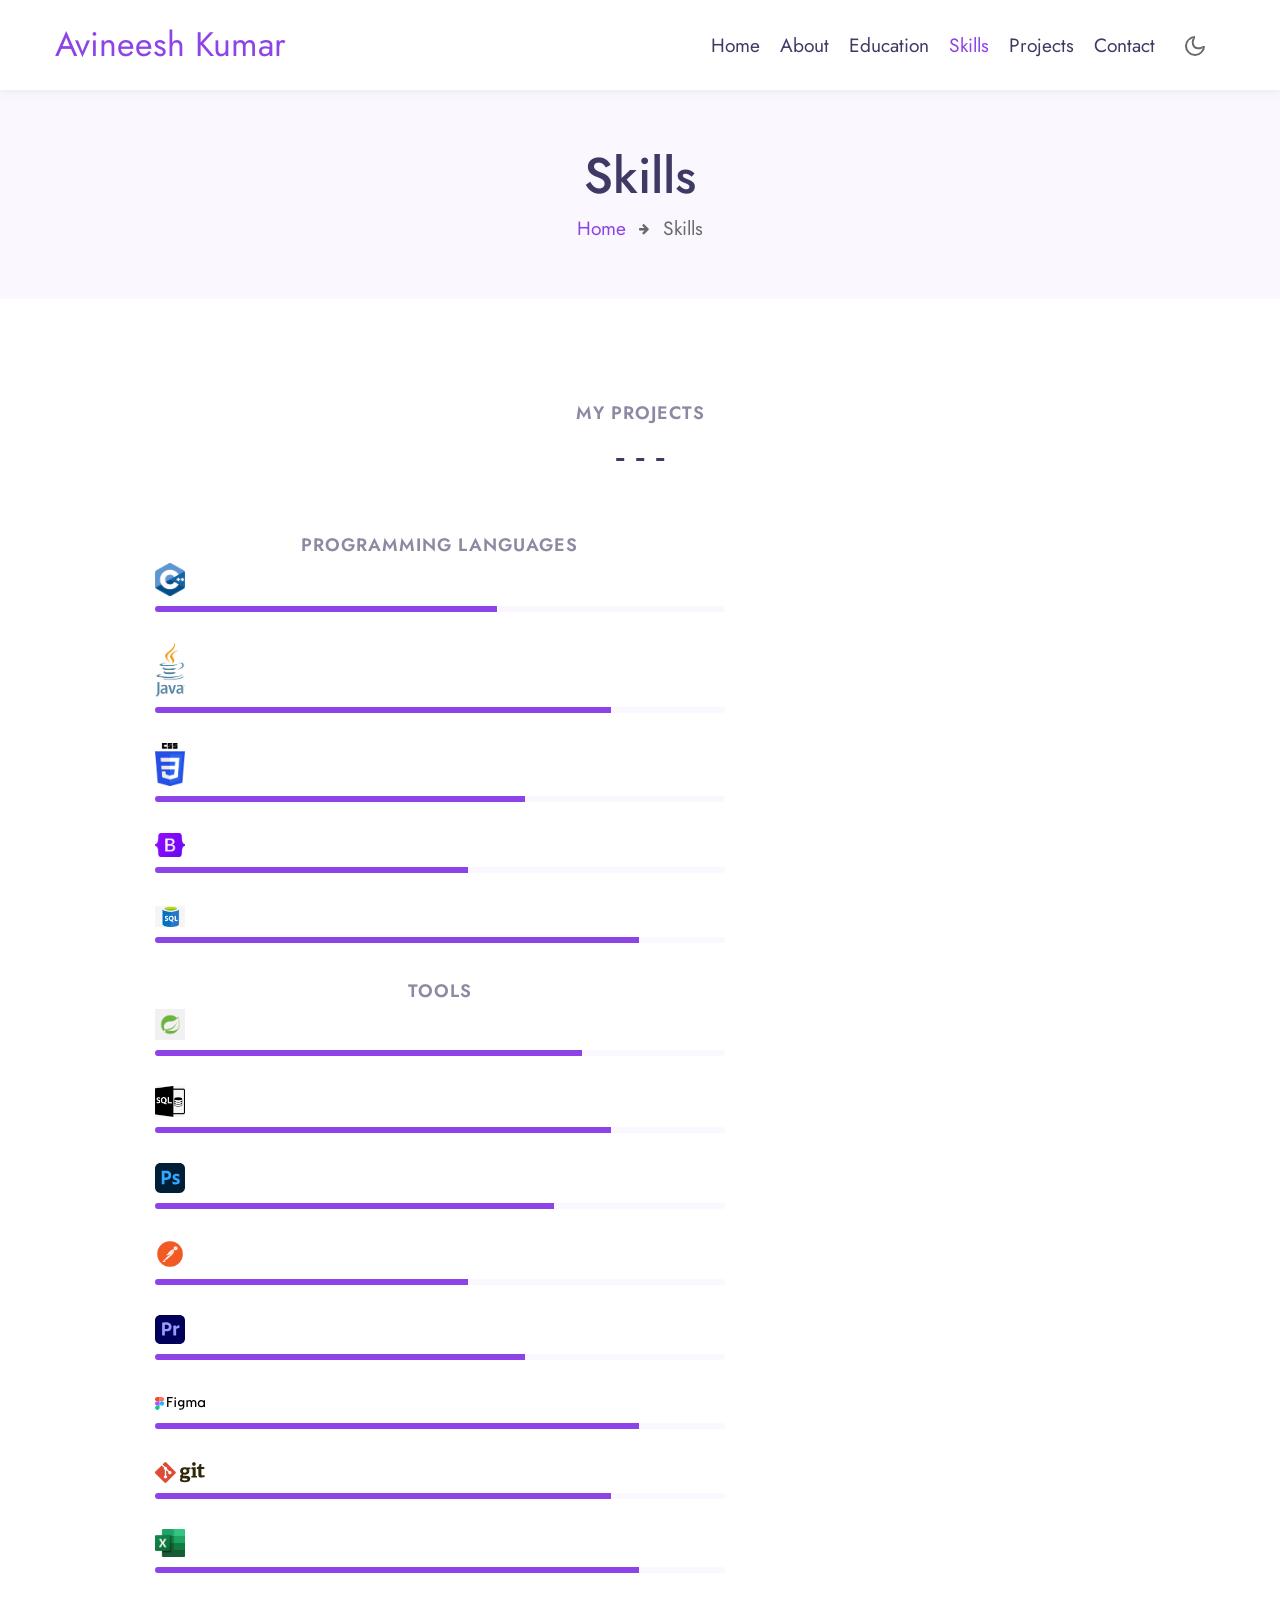
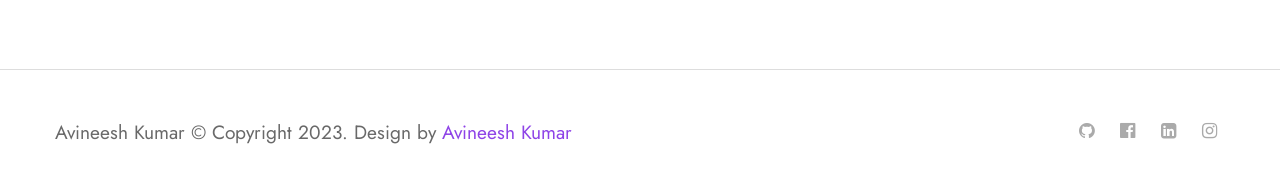
==== commit 4cb0ff0c: "images size reduced" ====
--- a/skills.html
+++ b/skills.html
@@ -93,14 +93,6 @@
                 <div class="content-gd col-lg-6 offset-lg-1">
                     <h5 class="title-small text-center">Programming languages</h5>
                     <div class="progress-info ">
-                      <h6 class="progress-tittle"><img src="assets/images/c.png " width="30px" alt=""></h6>
-                      <div class="progress">
-                          <div class="progress-bar progress-bar-striped" role="progressbar" style="width: 70%"
-                              aria-valuenow="80" aria-valuemin="0" aria-valuemax="100">
-                          </div>
-                      </div>
-                  </div>
-                    <div class="progress-info ">
                         <h6 class="progress-tittle"><img src="assets/images/c-plus-plus.png " width="30px" alt=""></h6>
                         <div class="progress">
                             <div class="progress-bar progress-bar-striped" role="progressbar" style="width: 60%"
@@ -133,7 +125,7 @@
                       </div>
                   </div>
                   <div class="progress-info ">
-                    <h6 class="progress-tittle"><img src="assets/images/sql.png " width="30px" alt=""></h6>
+                    <h6 class="progress-tittle"><img src="assets/images/sql-server-logo.jpg " width="30px" alt=""></h6>
                     <div class="progress">
                         <div class="progress-bar progress-bar-striped" role="progressbar" style="width: 85%"
                             aria-valuenow="80" aria-valuemin="0" aria-valuemax="100">
